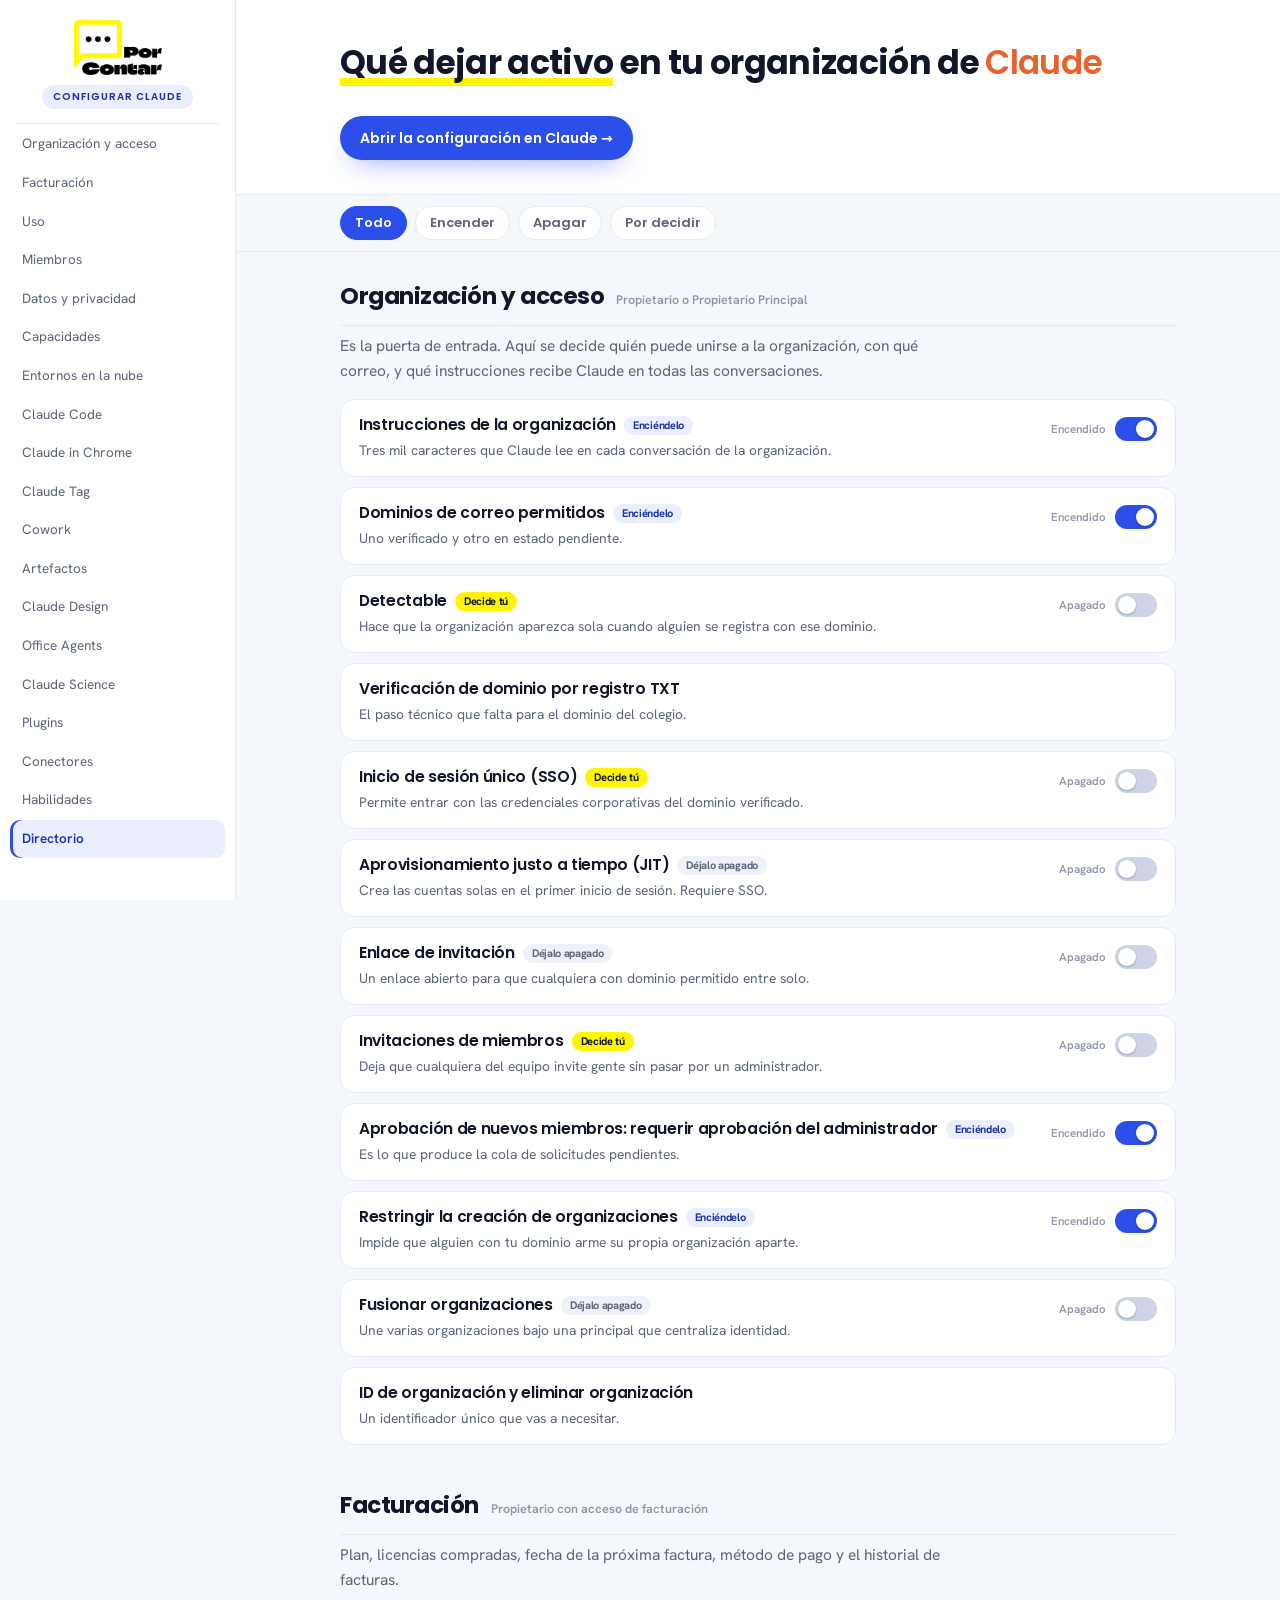
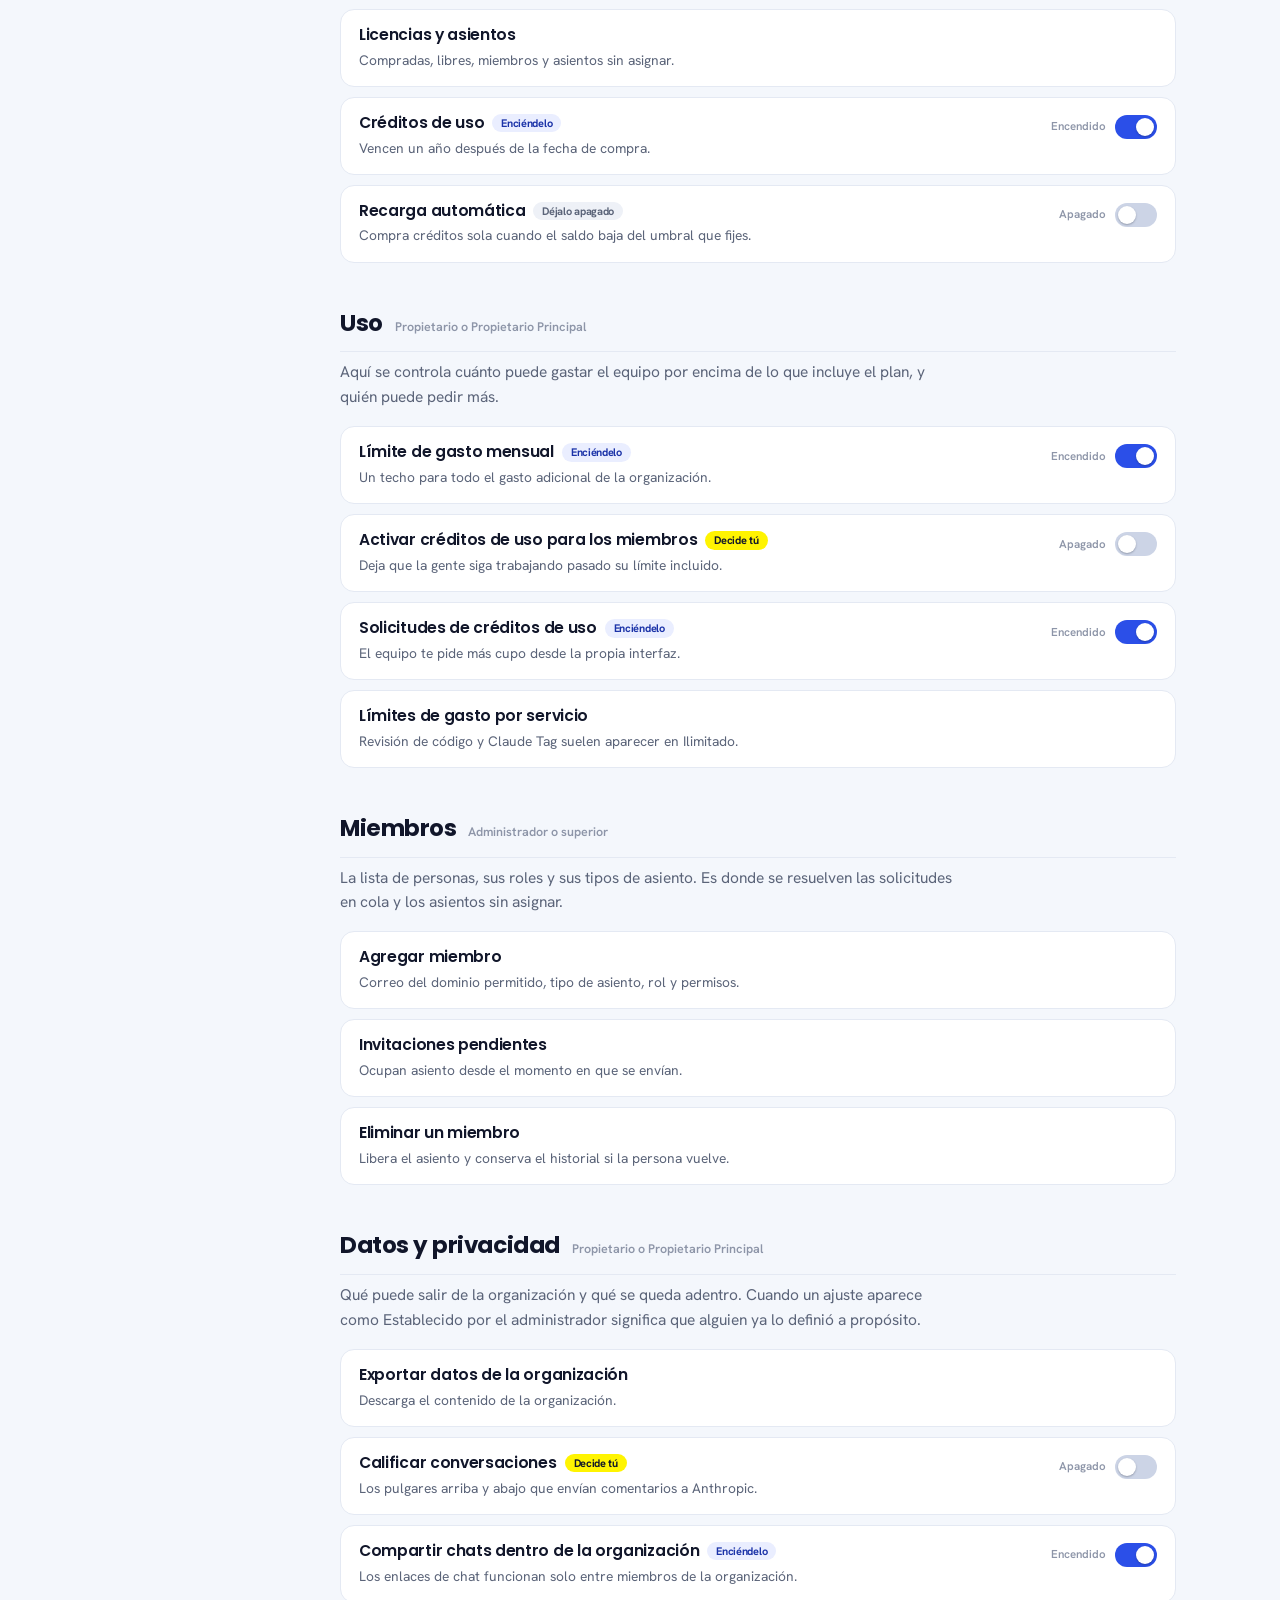
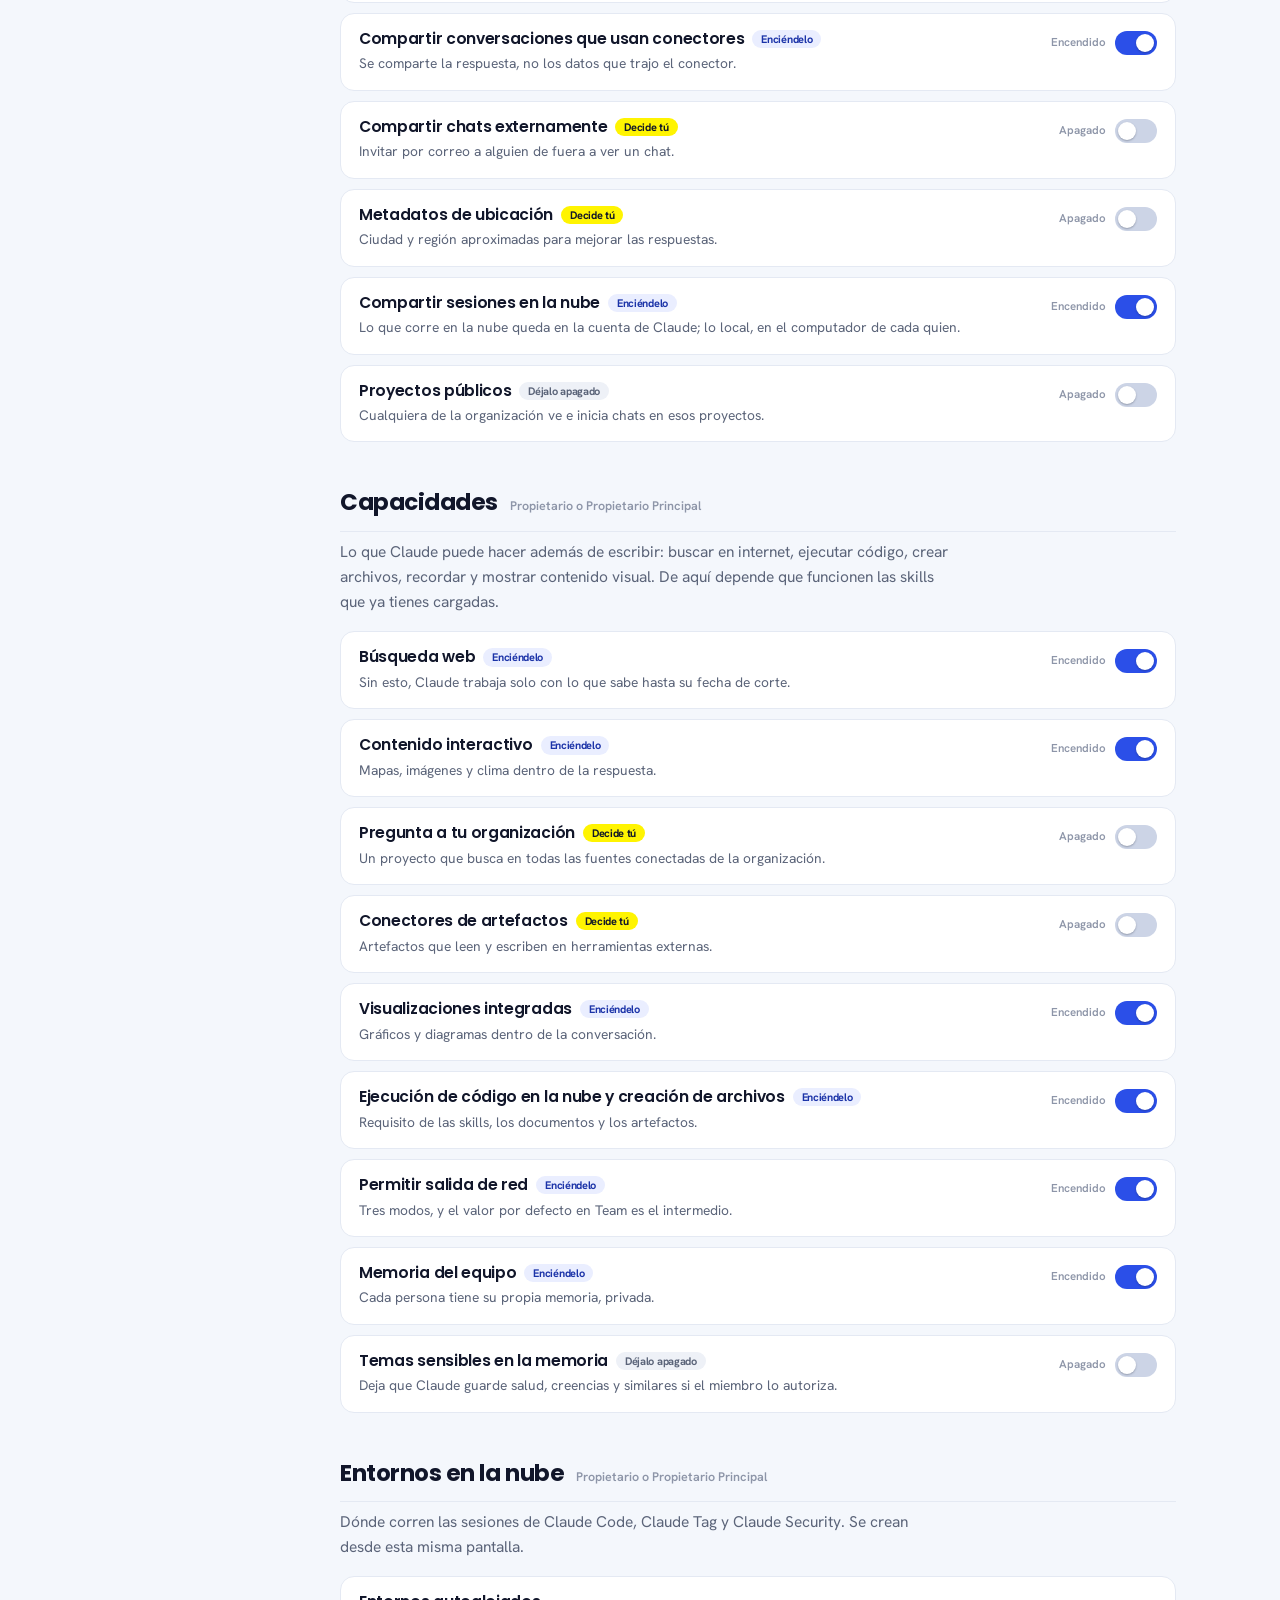
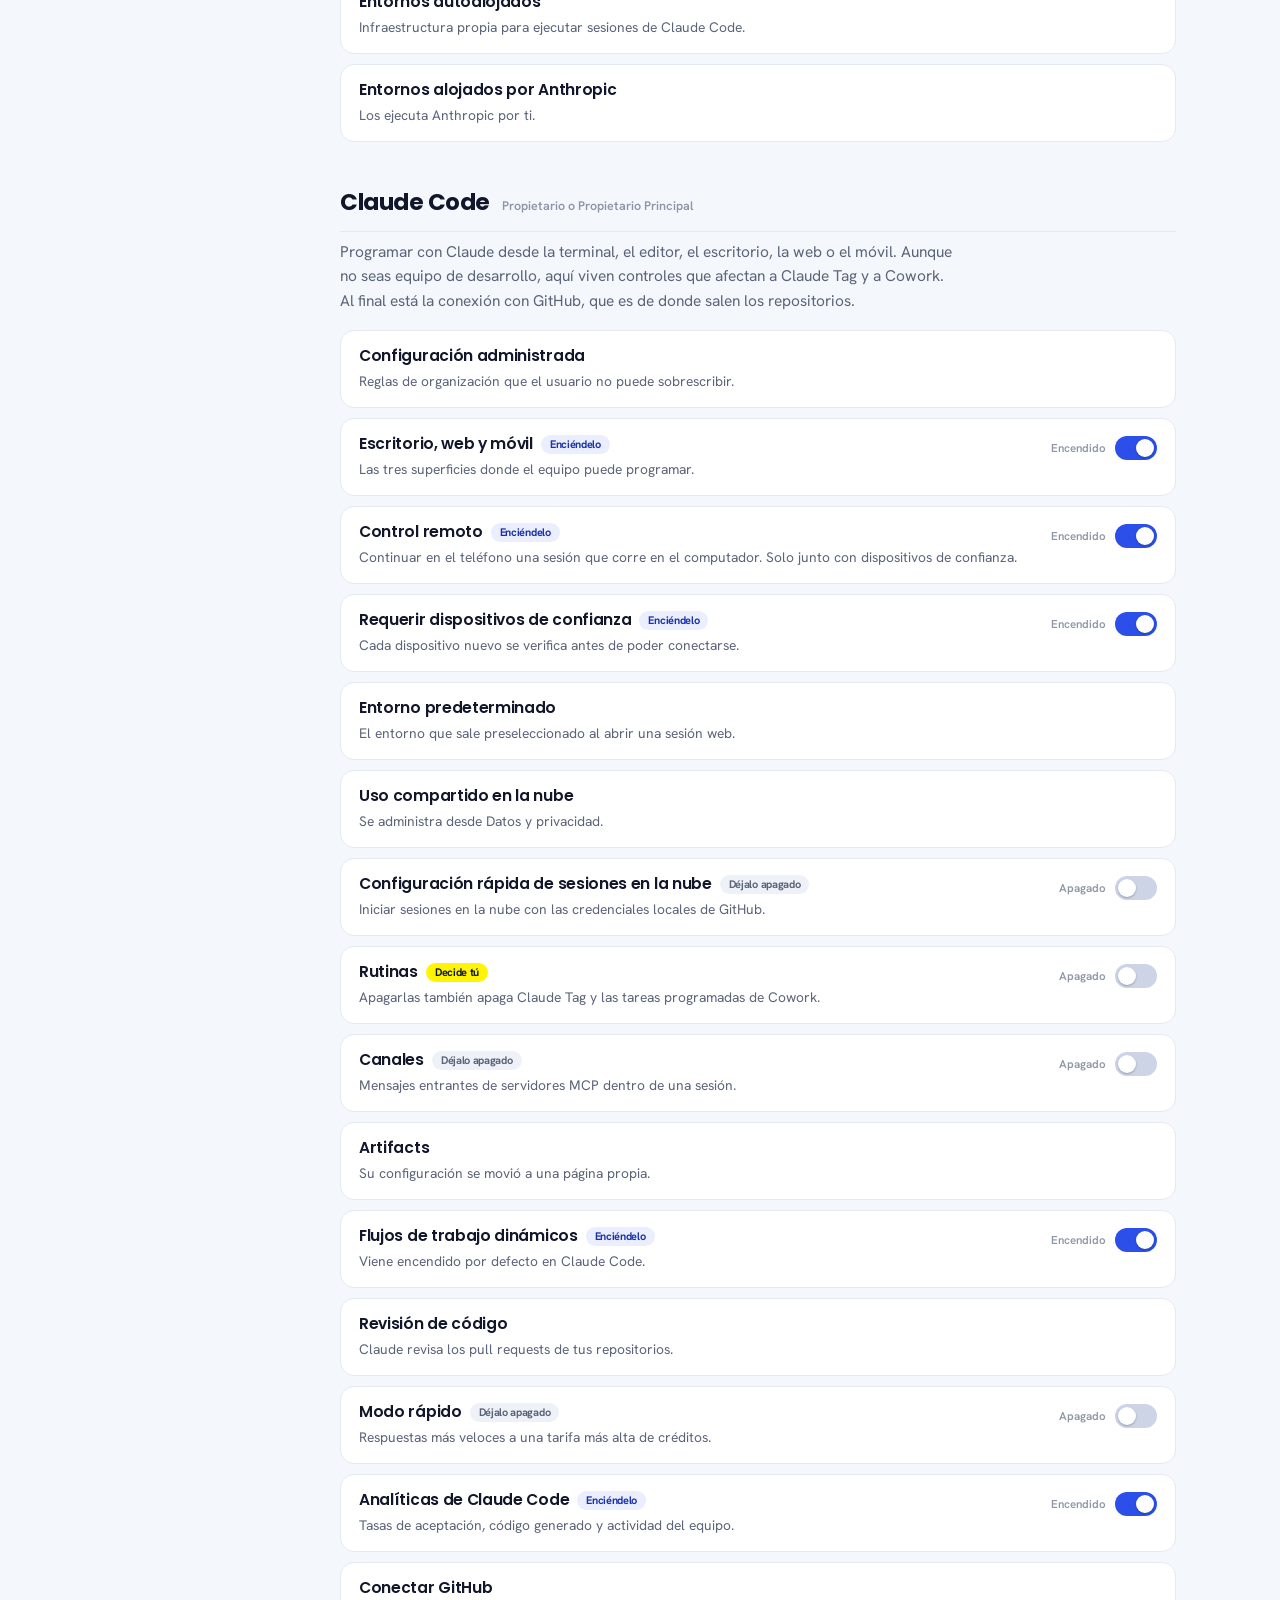
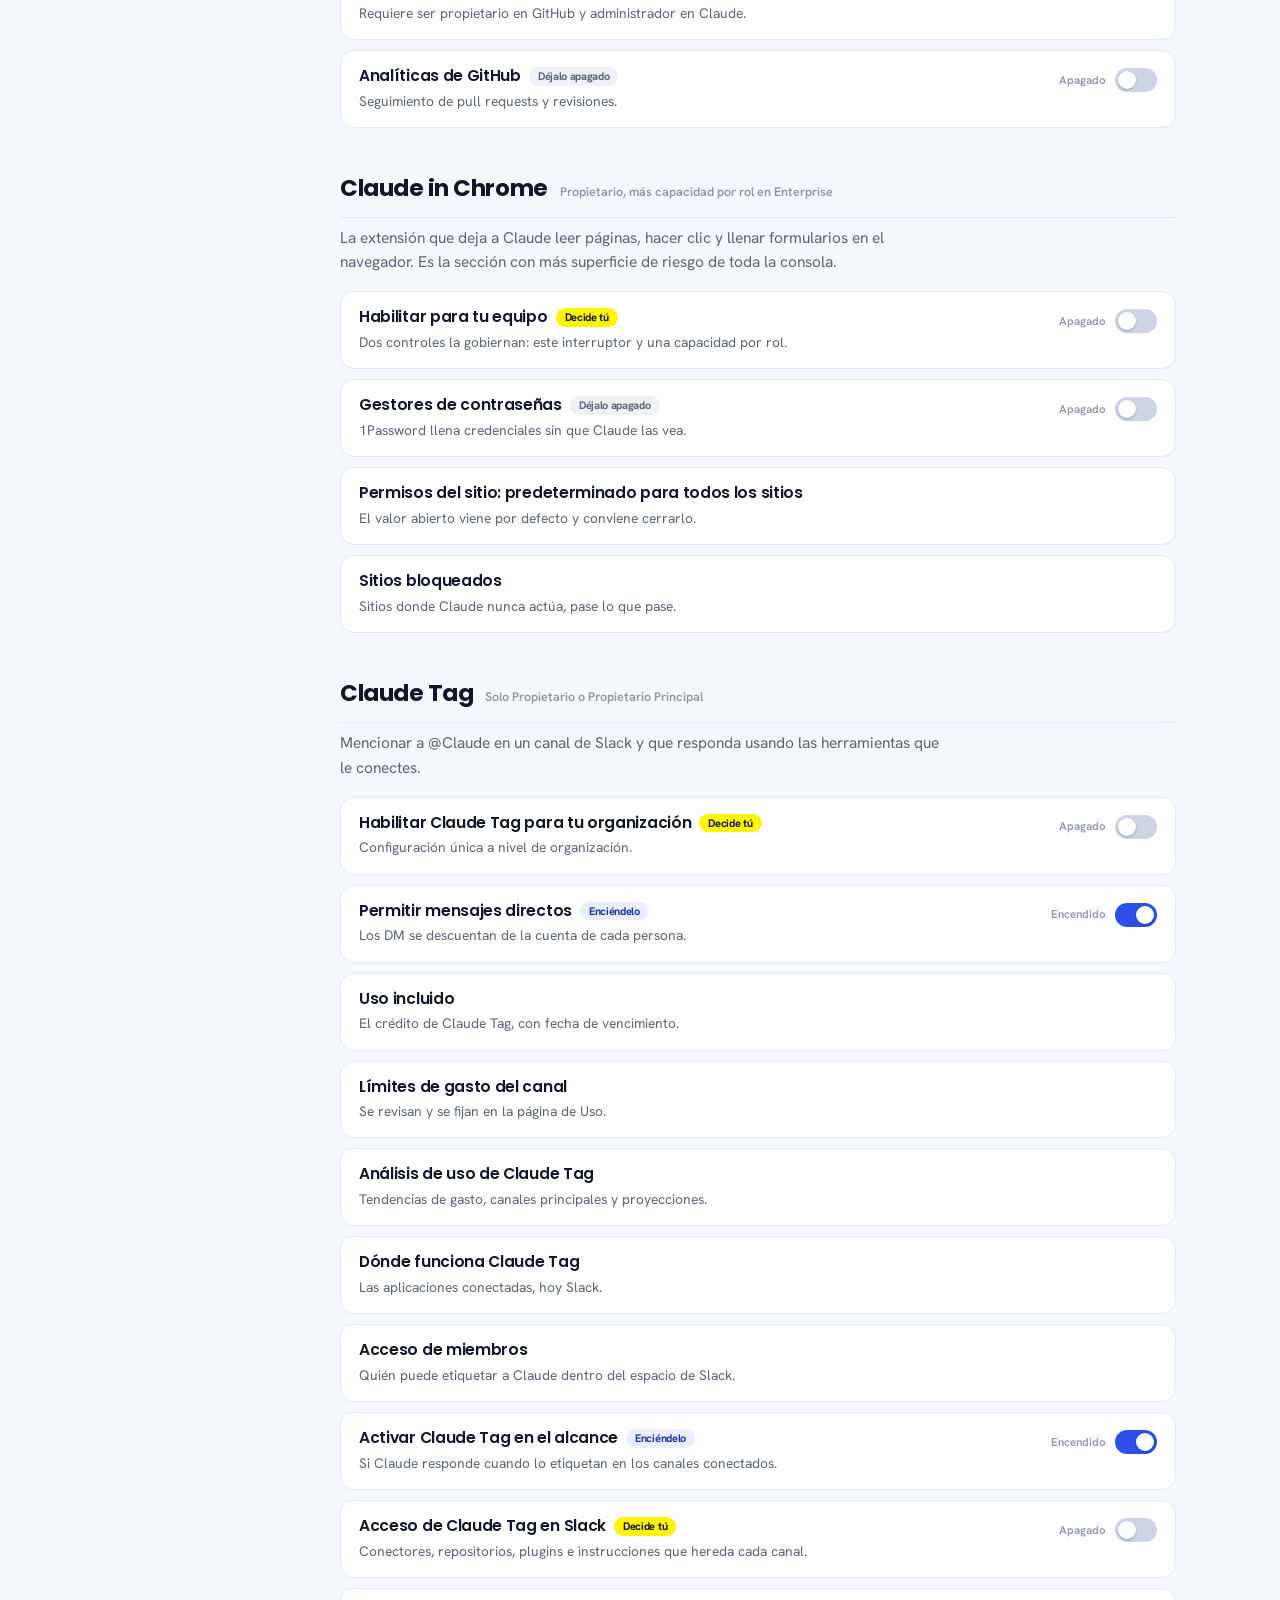
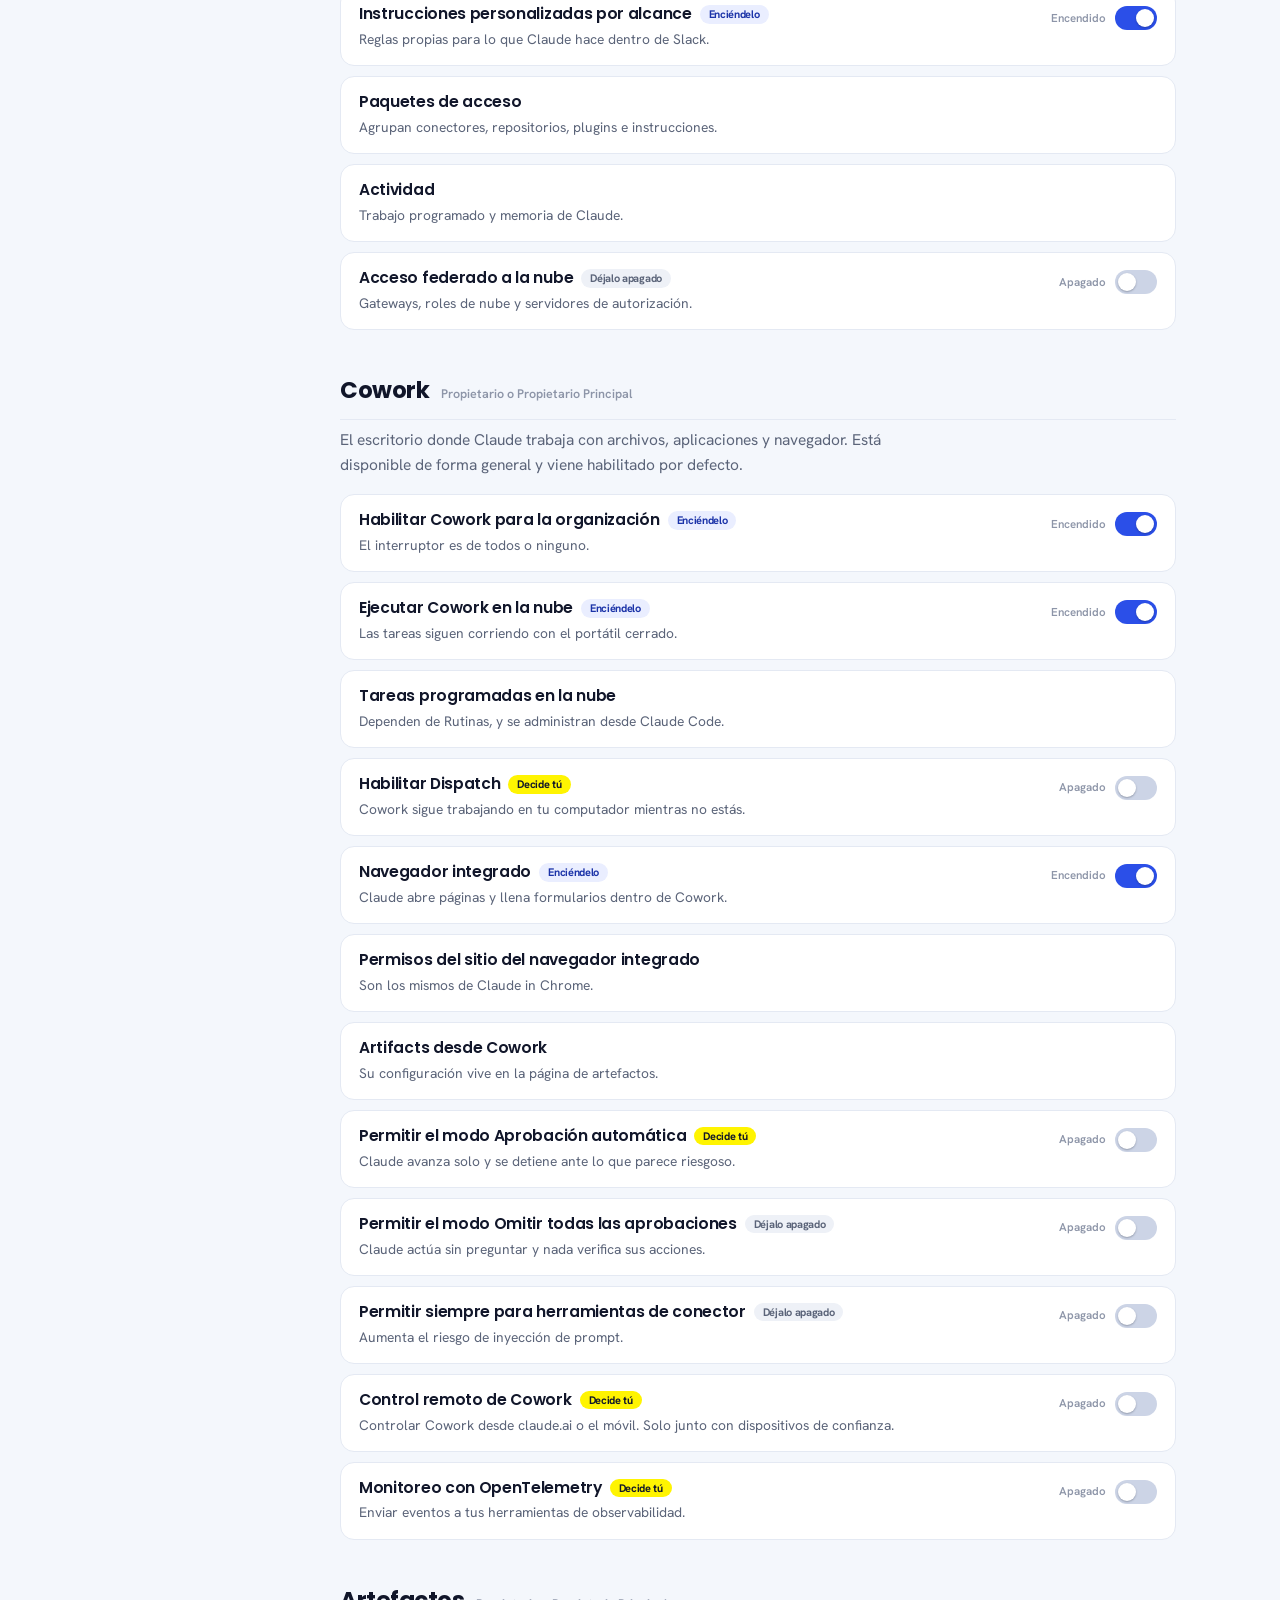
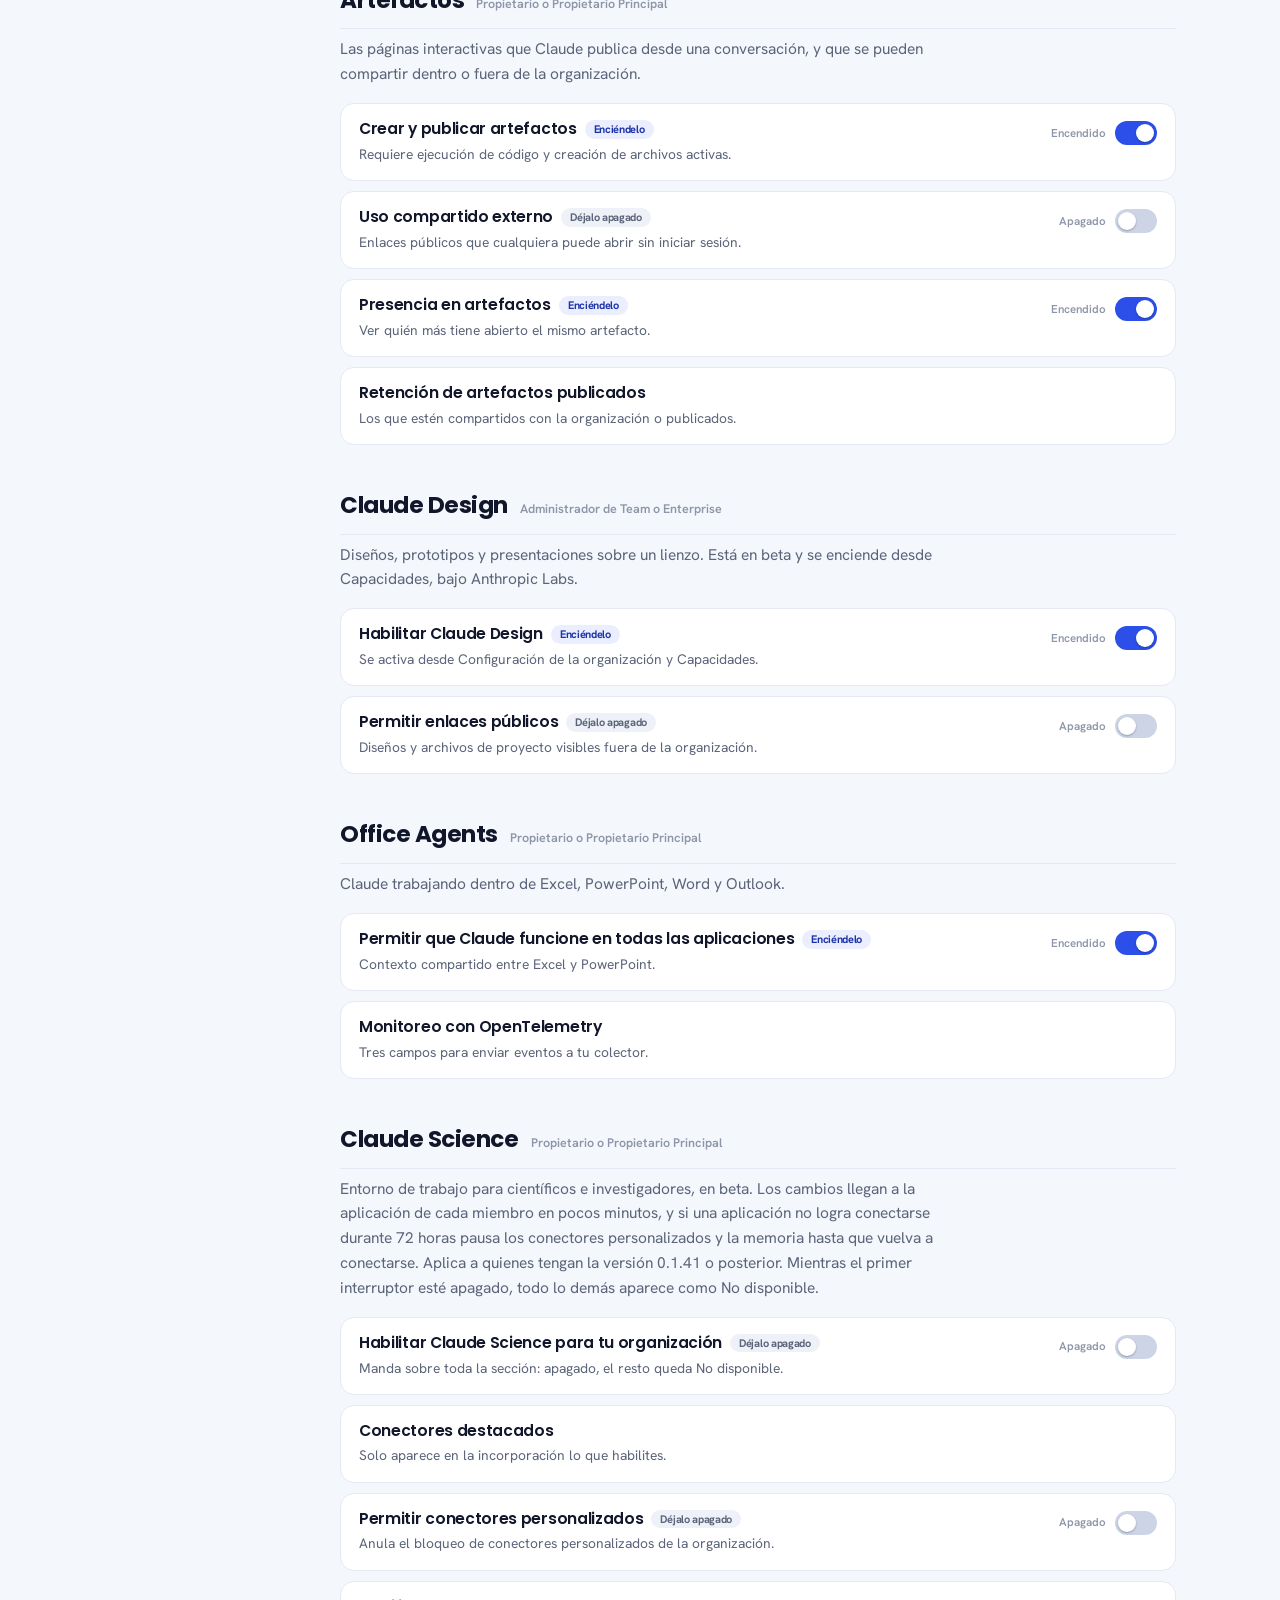
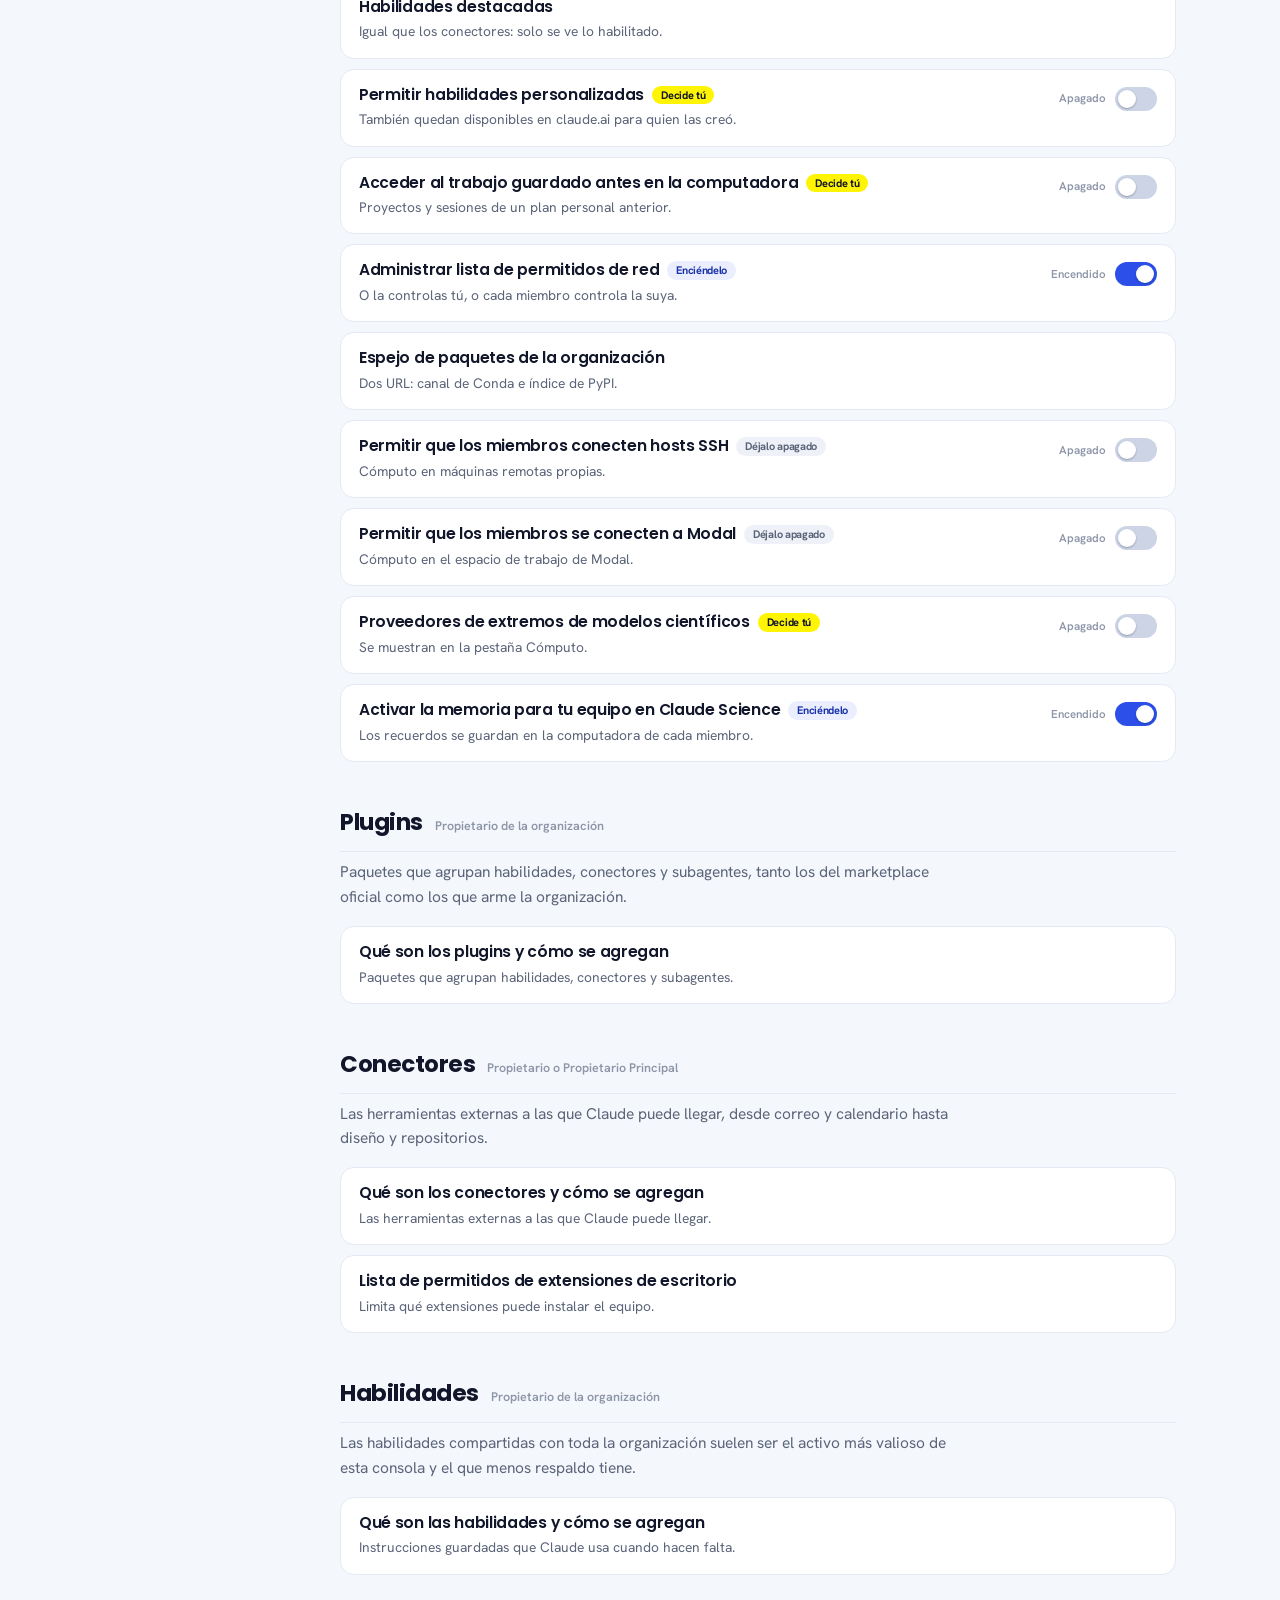
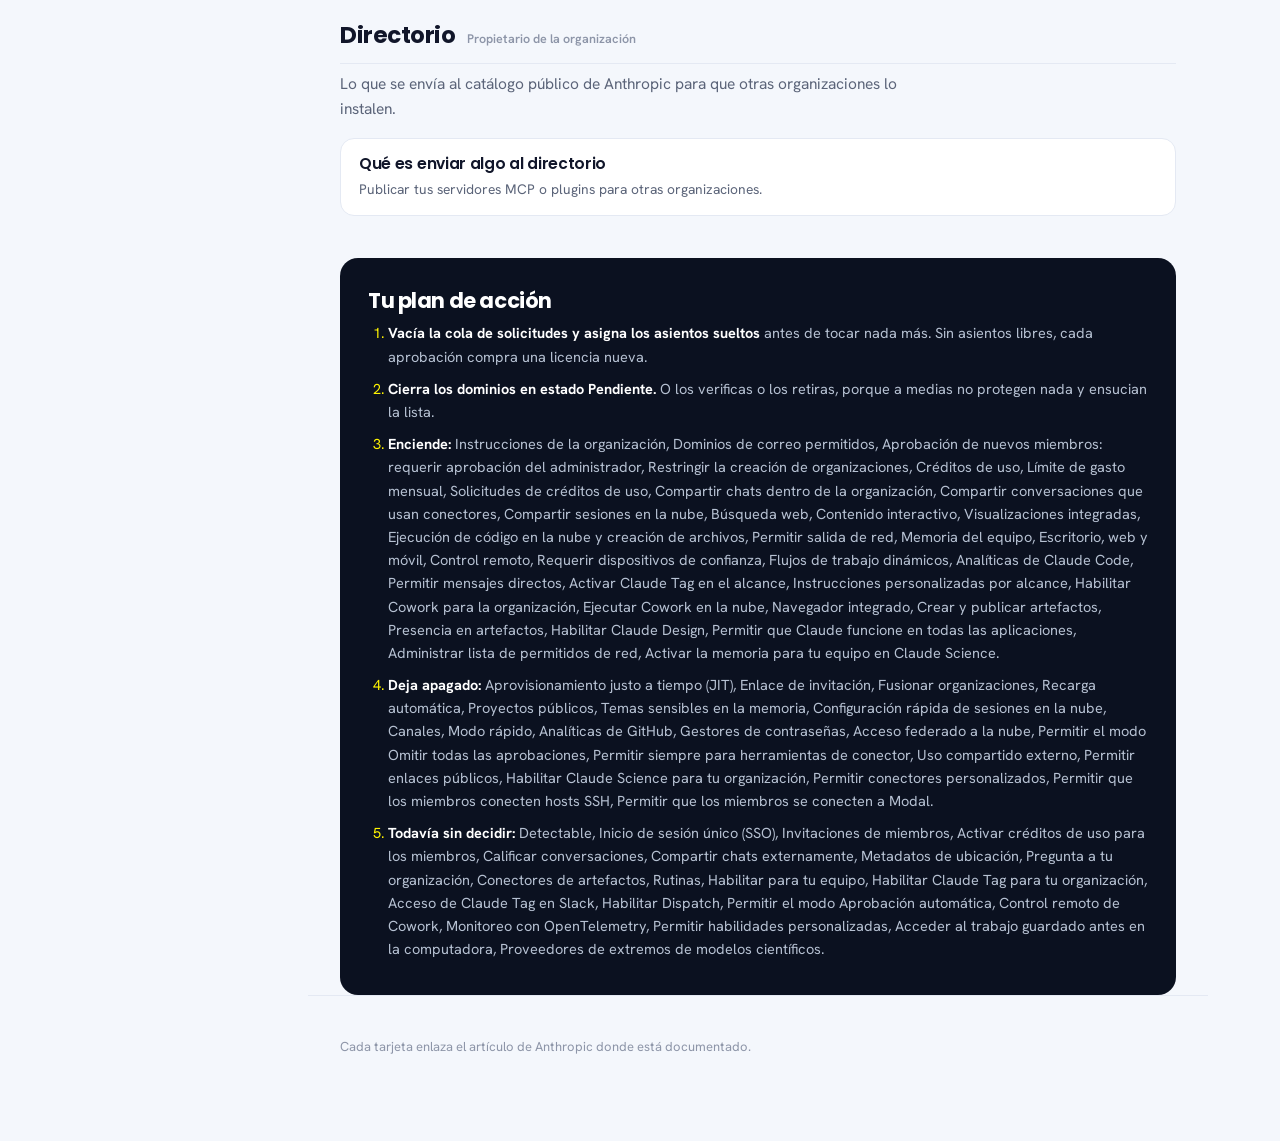
==== public/configuracion.html @ 643439f8 "PorContar Academia Oficial: primera version Copia del muro Program Biz IA Marketing con la linea gra" ====
<!DOCTYPE html>
<html lang="es">
<head>
<meta charset="utf-8">
<meta name="viewport" content="width=device-width, initial-scale=1">
<title>Configurar Claude — PorContar Academia</title>
<link rel="icon" type="image/svg+xml" href="marca/burbuja.svg">
<link rel="preconnect" href="https://fonts.googleapis.com">
<link rel="preconnect" href="https://fonts.gstatic.com" crossorigin>
<link href="https://fonts.googleapis.com/css2?family=Poppins:wght@500;600;700;800&family=Hanken+Grotesk:wght@400;500;600;700&display=swap" rel="stylesheet">
<style>
:root{
  /* marca */
  --pc-blue:#2b4fe8;
  --pc-blue-bright:#4668ff;
  --pc-blue-deep:#1b33a8;
  --pc-blue-tint:#eaeeff;
  --pc-yellow:#fff401;

  --claude:#e8622d;

  /* neutros */
  --ink:#11162a;
  --ink-2:#5b6479;
  --ink-3:#8d95a8;
  --paper:#f4f7fc;
  --card:#ffffff;
  --line:#e4e9f3;

  /* superficies oscuras */
  --night:#0b1120;
  --night-2:#111827;
  --night-line:rgba(255,255,255,.08);
  --on-night:#f1f5f9;
  --on-night-soft:#b6c1d2;

  --radius:14px;
  --pill:999px;
  --shadow:0 20px 50px -34px rgba(17,22,42,.35);
  --display:'Poppins','Segoe UI',system-ui,sans-serif;
  --body:'Hanken Grotesk','Segoe UI',system-ui,-apple-system,sans-serif;
}
*{box-sizing:border-box}
html{scroll-behavior:smooth}
body{
  margin:0;background:var(--paper);color:var(--ink);
  font-family:var(--body);font-size:15.5px;line-height:1.6;-webkit-font-smoothing:antialiased;
}
h1,h2,h3,h4{font-family:var(--display);letter-spacing:-.02em;margin:0}
a{color:var(--pc-blue);text-decoration:underline;text-underline-offset:3px;text-decoration-thickness:1.5px}
a:hover{color:var(--pc-blue-deep)}
:focus-visible{outline:3px solid var(--pc-blue-bright);outline-offset:2px;border-radius:8px}
.u-claude{color:var(--claude);font-weight:600}

/* ---------- layout ---------- */
.shell{display:flex;min-height:100vh}
/* Menú claro: dentro del muro ya hay una barra oscura, no compiten */
.side{
  width:236px;flex:0 0 236px;background:var(--card);color:var(--ink-2);
  border-right:1px solid var(--line);
  position:sticky;top:0;height:100vh;overflow-y:auto;padding:0 0 32px;z-index:60;
}
.side::-webkit-scrollbar{width:6px}
.side::-webkit-scrollbar-thumb{background:#dbe2f0;border-radius:6px}
.brand{
  display:flex;flex-direction:column;align-items:center;gap:10px;text-align:center;
  margin:0 16px;padding:20px 0 14px;border-bottom:1px solid var(--line);
}
.brand img{width:88px;height:auto;display:block}
.brand b{
  display:inline-block;padding:4px 11px;border-radius:var(--pill);
  background:var(--pc-blue-tint);font-family:var(--display);font-size:10px;font-weight:600;
  letter-spacing:.1em;text-transform:uppercase;color:var(--pc-blue-deep);
}
.brand span{display:none}
.side h4{
  margin:18px 0 6px;padding:0 20px;font-family:var(--display);font-size:10.5px;font-weight:600;
  letter-spacing:.12em;text-transform:uppercase;color:var(--ink-3);
}
.side a.nav{
  cursor:pointer;display:flex;align-items:center;justify-content:space-between;gap:8px;
  margin:1px 10px;padding:8px 12px;border-radius:10px;
  color:var(--ink-2);font-size:13.5px;border:0;text-decoration:none;
}
.side a.nav:hover{background:var(--paper);color:var(--ink)}
.side a.nav.on{background:var(--pc-blue-tint);color:var(--pc-blue-deep);font-weight:600;box-shadow:inset 3px 0 0 var(--pc-blue)}
.pill{font-size:11px;font-weight:600;padding:1px 8px;border-radius:var(--pill);background:var(--paper);color:var(--ink-3)}
.pill.alerta{background:var(--pc-yellow);color:var(--ink)}

#abrirMenu{
  display:none;position:fixed;left:14px;bottom:16px;z-index:80;
  font-family:var(--display);font-size:14px;font-weight:600;cursor:pointer;
  background:var(--pc-blue);color:#fff;border:0;border-radius:var(--pill);
  padding:11px 20px;box-shadow:0 12px 26px -12px rgba(43,79,232,.55);
}
#velo{display:none;position:fixed;inset:0;background:rgba(11,17,32,.55);z-index:55}
body.menu #velo{display:block}

.main{flex:1;min-width:0;padding:0 0 70px}
.wrap{max-width:900px;margin:0 auto;padding:0 32px}

/* ---------- portada ---------- */
.hero{background:var(--card);border-bottom:1px solid var(--line);padding:44px 0 34px}
.deco{display:none}
.hero h1{margin:0 0 14px;font-size:33px;line-height:1.14;font-weight:700}
.hero h1 br{display:none}
.hero h1 .bloque{display:inline;font-size:inherit;padding:0}
.hero h1 .am{background:linear-gradient(transparent 82%,var(--pc-yellow) 82%)}
.hero h1 .bl:before{content:' '}
.hero p{margin:0;max-width:64ch;color:var(--ink-2);font-size:16px}
.hero-cta{
  display:inline-flex;align-items:center;gap:8px;margin-top:20px;padding:11px 20px;
  border-radius:var(--pill);background:var(--pc-blue);color:#fff;text-decoration:none;
  font-family:var(--display);font-size:14px;font-weight:600;
  box-shadow:0 12px 26px -12px rgba(43,79,232,.55);
}
.hero-cta:hover{background:var(--pc-blue-deep);color:#fff}

/* ---------- barra de progreso y filtros ---------- */
.barra{
  position:sticky;top:0;z-index:20;background:rgba(244,247,252,.94);backdrop-filter:blur(8px);
  border-bottom:1px solid var(--line);padding:11px 0;margin-bottom:26px;
}
.barra .wrap{display:flex;align-items:center;gap:8px;flex-wrap:wrap}
button.filtro{
  font-family:var(--display);font-size:13px;font-weight:600;border:1px solid var(--line);
  background:#fff;color:var(--ink-2);border-radius:var(--pill);padding:6px 14px;cursor:pointer;
}
button.filtro:hover{border-color:var(--pc-blue);color:var(--pc-blue)}
button.filtro[aria-pressed="true"]{background:var(--pc-blue);color:#fff;border-color:var(--pc-blue)}

/* ---------- secciones ---------- */
section{margin:0 0 42px;scroll-margin-top:78px}
.cab{border-bottom:1px solid var(--line);padding-bottom:10px;margin-bottom:8px;
     display:flex;align-items:baseline;gap:12px;flex-wrap:wrap}
.cab h2{font-size:23px;font-weight:700}
.cab .quien{font-size:12.5px;color:var(--ink-3);font-weight:600}
.intro{margin:0 0 16px;color:var(--ink-2);max-width:68ch}

.item{background:var(--card);border:1px solid var(--line);border-radius:var(--radius);margin-bottom:10px;overflow:hidden}
.item.oculto{display:none}
.fila{display:flex;align-items:flex-start;gap:14px;padding:15px 18px;cursor:pointer}
.fila:hover{background:#fafbff}
.fila .txt{flex:1;min-width:0}
.fila h3{margin:0 0 3px;font-size:15.5px;font-weight:600;line-height:1.35}
.fila p{margin:0;font-size:13.8px;color:var(--ink-2)}
.marca{
  display:inline-block;font-family:var(--body);font-size:11px;font-weight:700;padding:2px 9px;
  border-radius:var(--pill);margin-left:8px;vertical-align:1px;white-space:nowrap;
}
.m-activar{background:var(--pc-blue-tint);color:var(--pc-blue-deep)}
.m-desactivar{background:#eef1f7;color:var(--ink-2)}
.m-decidir{background:var(--pc-yellow);color:var(--ink)}
.m-info{background:#f1f4f9;color:var(--ink-3)}

.sw{flex:0 0 auto;display:flex;align-items:center;gap:9px;padding-top:2px}
.sw small{font-size:11.5px;color:var(--ink-3);width:56px;text-align:right;font-weight:600}
.toggle{
  width:42px;height:24px;border-radius:var(--pill);background:#ccd4e6;border:0;
  position:relative;cursor:pointer;flex:0 0 42px;transition:background .18s;
}
.toggle::after{
  content:'';position:absolute;top:3px;left:3px;width:18px;height:18px;border-radius:50%;
  background:#fff;box-shadow:0 1px 2px rgba(17,22,42,.3);transition:transform .18s;
}
.toggle[aria-checked="true"]{background:var(--pc-blue)}
.toggle[aria-checked="true"]::after{transform:translateX(18px)}
.toggle[disabled]{opacity:.4;cursor:not-allowed}
/* Estos no se prenden ni se apagan: se agregan a mano. Sin switch y sin etiqueta:
   la tarjeta queda solo con la explicación. */
.item[data-rec="info"] .toggle{display:none}
.marca.m-info{display:none}

.detalle{display:none;padding:0 18px 18px;border-top:1px solid var(--line)}
.item.abierto .detalle{display:block}
.detalle h5{
  margin:15px 0 5px;font-family:var(--display);font-size:11px;font-weight:600;
  text-transform:uppercase;letter-spacing:.09em;color:var(--ink-3);
}
.detalle p{margin:0 0 8px;font-size:14.5px;color:var(--ink-2);max-width:70ch}
.detalle .criterio{border-left:3px solid var(--pc-blue);padding:2px 0 2px 14px;background:none}
.detalle .criterio p{margin:0;color:var(--ink)}
.fuente{margin-top:12px;font-size:12.5px;color:var(--ink-3);display:flex;gap:7px;align-items:baseline;flex-wrap:wrap}
.aviso{
  border-left:3px solid var(--pc-yellow);background:#fffdf0;padding:10px 14px;
  border-radius:0 8px 8px 0;font-size:14px;margin:10px 0;color:var(--ink);
}
.sinverificar{
  border-left:3px solid var(--line);background:var(--paper);padding:10px 14px;
  border-radius:0 8px 8px 0;font-size:13.6px;color:var(--ink-2);margin:10px 0;
}

/* ---------- plan ---------- */
.plan{background:var(--night);color:var(--on-night-soft);border-radius:18px;padding:26px 28px;margin-top:14px}
.plan h2{margin:0 0 4px;color:#fff;font-size:21px;font-weight:700}
.plan p.sub{margin:0 0 16px;color:var(--on-night-soft);opacity:.8;font-size:14px}
.plan ol{margin:0;padding-left:20px}
.plan li{margin-bottom:9px;font-size:14.5px}
.plan li b{color:#fff}
.plan li::marker{color:var(--pc-yellow)}
.plan .vacio{color:var(--on-night-soft);opacity:.8}

footer{max-width:900px;margin:0 auto;padding:28px 32px 0;color:var(--ink-3);font-size:13px;border-top:1px solid var(--line)}

@media(max-width:860px){
  .side{position:fixed;top:0;left:0;height:100vh;transform:translateX(-100%);transition:transform .22s ease}
  body.menu .side{transform:translateX(0);box-shadow:0 0 40px rgba(11,17,32,.4)}
  #abrirMenu{display:block;left:auto;right:14px;bottom:14px}   /* a la derecha: no tapa los filtros */
  .main{padding-bottom:96px}
  .wrap{padding:0 20px}
  .hero h1{font-size:27px}
  .sw small{display:none}
}
@media(prefers-reduced-motion:reduce){*{transition:none!important}}
</style>
</head>
<body>
<button id="abrirMenu" aria-expanded="false">Secciones</button>
<div id="velo"></div>
<div class="shell">
<nav class="side" id="side">
  <div class="brand">
    <img src="marca/porcontar-tinta.png" alt="PorContar" width="480" height="302">
    <b>Configurar Claude</b>
  </div>
  <div id="nav"></div>
</nav>

<main class="main">
  <div class="hero">
    <div class="deco rayas"></div>
    <div class="deco cuarto"></div>
    <div class="wrap">
      <h1><span class="bloque am">Qué dejar activo</span> <span class="bloque bl">en tu organización de <span class="u-claude">Claude</span></span></h1>
      <a class="hero-cta" href="https://claude.ai/admin-settings/organization" target="_blank" rel="noopener">
        Abrir la configuración en Claude →
      </a>
    </div>
  </div>


  <div class="barra">
    <div class="wrap">
      <button class="filtro" data-f="todo" aria-pressed="true">Todo</button>
      <button class="filtro" data-f="activar" aria-pressed="false">Encender</button>
      <button class="filtro" data-f="desactivar" aria-pressed="false">Apagar</button>
      <button class="filtro" data-f="decidir" aria-pressed="false">Por decidir</button>
    </div>
  </div>

  <div class="wrap" id="contenido"></div>

  <div class="wrap">
    <div class="plan" id="plan"></div>
  </div>

  <footer>
    <p>Cada tarjeta enlaza el artículo de Anthropic donde está documentado.</p>
  </footer>
</main>
</div>

<script>
const S = [];

S.push({
id:'org', nombre:'Organización y acceso', quien:'Propietario o Propietario Principal',
intro:'Es la puerta de entrada. Aquí se decide quién puede unirse a la organización, con qué correo, y qué instrucciones recibe Claude en todas las conversaciones.',
items:[
 {titulo:'Instrucciones de la organización', rec:'activar', resumen:'Tres mil caracteres que Claude lee en cada conversación de la organización.',
  que:'Son instrucciones que Claude sigue en cada conversación de toda la organización. Cuando una instrucción personal de un miembro contradice una de la organización, Claude favorece la de la organización. El máximo es de 3000 caracteres y los cambios tardan hasta una hora en aplicarse en todos los productos. Para borrarlas, se vacía el campo y se guarda. Anthropic recomienda mantenerlas cortas porque se incluyen en cada mensaje que envía cualquier persona del equipo.',
  criterio:'La mayoría lo deja con una regla suelta de formato y ahí se queda. Ese campo es el lugar para lo que no quieres repetir nunca, como el idioma en que escribe el equipo, el paso de revisión obligatorio antes de publicar o las promesas que nunca se pueden hacer. Escríbelo corto y revísalo cada trimestre.',
  fuente:{t:'Establecer instrucciones de organización', u:'https://support.claude.com/es/articles/14546867-establecer-instrucciones-de-organizacion'}},

 {titulo:'Dominios de correo permitidos', rec:'activar', resumen:'Uno verificado y otro en estado pendiente.',
  que:'El dominio del propietario aparece en la lista automáticamente. Los administradores pueden agregar dominios adicionales, verificarlos y activarlos como Detectable. La documentación advierte que los dominios de correo personal, como Gmail, y los dominios .edu no se pueden agregar a la lista permitida.',
  aviso:'Si el dominio que tienes pendiente es un .edu o una variante por país como .edu.co, revisa esto antes de insistir. La documentación menciona los .edu como no permitidos, aunque no dice de forma explícita si esa regla cubre las variantes por país. Antes de invertir más tiempo en el registro TXT, vale confirmarlo con soporte.',
  criterio:'Un dominio en Pendiente no protege nada y confunde a quien lea la consola después de ti. O lo verificas esta semana o lo retiras y trabajas con esa contraparte por invitación individual.',
  fuente:{t:'Buscar y unirse a una organización de Team o Enterprise', u:'https://support.claude.com/es/articles/13566435-buscar-y-unirse-a-una-organizacion-de-team-o-enterprise'}},

 {titulo:'Detectable', rec:'decidir', resumen:'Hace que la organización aparezca sola cuando alguien se registra con ese dominio.',
  que:'Cuando alguien se registra en Claude con un correo de trabajo que coincide con una organización detectable, ve la opción de unirse durante el flujo de registro. Puede unirse o seguir con una cuenta personal. Si varias organizaciones comparten el mismo dominio y todas son detectables, la persona las ve todas y elige.',
  criterio:'Sin asientos libres, Detectable es una llave abierta hacia una fila de solicitudes que no puedes atender. Enciéndelo cuando haya asientos comprados y un criterio claro de quién entra.',
  fuente:{t:'Buscar y unirse a una organización de Team o Enterprise', u:'https://support.claude.com/es/articles/13566435-buscar-y-unirse-a-una-organizacion-de-team-o-enterprise'}},

 {titulo:'Verificación de dominio por registro TXT', rec:'info', resumen:'El paso técnico que falta para el dominio del colegio.',
  que:'La pantalla de configuración muestra un registro TXT que empieza con anthropic-domain-verification-. En tu proveedor de DNS se agrega un registro TXT con Host o Nombre en @, que es la raíz del dominio, y el valor pegado exacto. Se suma a los registros TXT existentes, no los reemplaza. El valor distingue mayúsculas de minúsculas y hay que copiarlo completo. Guárdalo antes de salir de la pantalla: una vez que el dominio queda en Pendiente, la consola no vuelve a mostrarlo y hay que eliminar y volver a agregar el dominio para generar uno nuevo.',
  criterio:'Aquí es donde se atascan casi todos los dominios que quedan en Pendiente. Si nadie guardó ese valor TXT, la salida es eliminar el dominio y empezar de nuevo con el DNS abierto en otra pestaña.',
  fuente:{t:'Configurar inicio de sesión único (SSO)', u:'https://support.claude.com/es/articles/13132885-configurar-inicio-de-sesion-unico-sso'}},

 {titulo:'Inicio de sesión único (SSO)', rec:'decidir', resumen:'Permite entrar con las credenciales corporativas del dominio verificado.',
  que:'Permite que las cuentas con correos de dominio verificado inicien sesión mediante SSO. Anthropic usa WorkOS como proveedor para la verificación de dominio y la configuración de SSO. Al activarlo, los usuarios existentes son forzados a cerrar sesión e iniciar sesión de nuevo. El descubrimiento de organizaciones deja de aplicar: el aprovisionamiento pasa a manejarse desde el proveedor de identidad.',
  criterio:'En un equipo pequeño no vale la fricción. SSO empieza a pagar cuando entra y sale gente seguido o cuando un cliente corporativo lo exige por contrato.',
  fuente:{t:'Configurar inicio de sesión único (SSO)', u:'https://support.claude.com/es/articles/13132885-configurar-inicio-de-sesion-unico-sso'}},

 {titulo:'Aprovisionamiento justo a tiempo (JIT)', rec:'desactivar', resumen:'Crea las cuentas solas en el primer inicio de sesión. Requiere SSO.',
  que:'Los miembros asignados a la aplicación de Anthropic en tu proveedor de identidad tienen cuentas creadas automáticamente la primera vez que inician sesión. En planes con varios tipos de asiento, los usuarios se asignan al tipo disponible más alto en ese primer ingreso, y los administradores pueden reasignarlos después. Solo funciona con SSO habilitado.',
  criterio:'Sin SSO no es una opción real, y sin asientos libres se convierte en una máquina de comprar licencias sin que nadie lo apruebe.',
  fuente:{t:'Gestionar miembros en planes Team y Enterprise', u:'https://support.claude.com/es/articles/13133750-gestionar-miembros-en-planes-team-y-enterprise'}},

 {titulo:'Enlace de invitación', rec:'desactivar', resumen:'Un enlace abierto para que cualquiera con dominio permitido entre solo.',
  que:'Comparte un enlace para que las personas con un dominio de correo permitido se unan, y quien entra por ahí se aprueba automáticamente. Los nuevos miembros se asignan al nivel de asiento disponible más bajo, con un asiento estándar por defecto si no hay ninguno. Deshabilitar el enlace invalida de inmediato todos los enlaces existentes, y regenerarlo también invalida el anterior.',
  criterio:'Es el ajuste que más rápido vacía el presupuesto sin que nadie decida nada. Déjalo apagado mientras el equipo sea pequeño y las licencias estén al tope.',
  fuente:{t:'Gestionar miembros en planes Team y Enterprise', u:'https://support.claude.com/es/articles/13133750-gestionar-miembros-en-planes-team-y-enterprise'}},

 {titulo:'Invitaciones de miembros', rec:'decidir', resumen:'Deja que cualquiera del equipo invite gente sin pasar por un administrador.',
  que:'Cualquier miembro accede al flujo de invitación desde el selector de cuenta en Claude. Lo que pasa después depende de tu configuración de aprobación: con aprobación individual la solicitud llega a un administrador y la invitación solo se envía cuando la apruebas; con aprobación automática se envía de inmediato. Las invitaciones enviadas por miembros siguen las mismas restricciones de dominio que cualquier otra vía de entrada.',
  criterio:'Encendido tiene sentido justamente cuando la aprobación está en manual, porque la persona propone y un administrador confirma. Si algún día pasas a aprobación automática, apágalo el mismo día.',
  fuente:{t:'Gestionar miembros en planes Team y Enterprise', u:'https://support.claude.com/es/articles/13133750-gestionar-miembros-en-planes-team-y-enterprise'}},

 {titulo:'Aprobación de nuevos miembros: requerir aprobación del administrador', rec:'activar', resumen:'Es lo que produce la cola de solicitudes pendientes.',
  que:'Con este modo el administrador revisa y aprueba cada solicitud de forma individual, y nadie entra hasta que apruebes. La facturación empieza cuando se aprueba la solicitud, y si en ese momento no hay asientos disponibles se compra un asiento nuevo. La alternativa, aprobar automáticamente, agrega a los usuarios al nivel de asiento disponible. Este modo también aplica a las invitaciones que envían los miembros existentes.',
  aviso:'Si la organización está sin asientos libres, cada aprobación compra una licencia nueva. Multiplica la cola pendiente por el precio del asiento antes de empezar a aprobar.',
  criterio:'Déjalo en manual, pero atiende la cola rápido. Las solicitudes sin responder terminan en gente que se creó una cuenta personal y trabaja por fuera de la organización, que es justo lo que este ajuste quiere evitar.',
  fuente:{t:'Buscar y unirse a una organización de Team o Enterprise', u:'https://support.claude.com/es/articles/13566435-buscar-y-unirse-a-una-organizacion-de-team-o-enterprise'}},

 {titulo:'Restringir la creación de organizaciones', rec:'activar', resumen:'Impide que alguien con tu dominio arme su propia organización aparte.',
  que:'Evita que se creen nuevas organizaciones bajo tus dominios verificados, incluidas las cuentas personales. Los propietarios ven este control una vez que los dominios de la organización están verificados.',
  criterio:'Enciéndelo. Es la diferencia entre que el trabajo viva en un solo lugar administrable o que se disperse en cuentas sueltas que nadie puede auditar ni exportar.',
  fuente:{t:'Consideraciones antes de habilitar SSO y aprovisionamiento JIT/SCIM', u:'https://support.claude.com/es/articles/10276682-consideraciones-importantes-antes-de-habilitar-el-inicio-de-sesion-unico-sso-y-el-aprovisionamiento-jit-scim'}},

 {titulo:'Fusionar organizaciones', rec:'desactivar', resumen:'Une varias organizaciones bajo una principal que centraliza identidad.',
  que:'Invita organizaciones a unirse a tu organización principal para centralizar SSO y cumplimiento. La organización que inicia la propuesta debe tener dominios verificados, todos los miembros de la invitada deben usar esos dominios, un administrador de la invitada debe aprobar la fusión y esa organización no puede pertenecer ya a otra principal. Las organizaciones principales solo administran identidad y acceso: la facturación y el seguimiento de uso siguen siendo de cada organización.',
  criterio:'Es para cuando manejes dos o más organizaciones separadas y quieras una sola identidad para todas. En un equipo pequeño no aplica.',
  fuente:{t:'Consideraciones antes de habilitar SSO y aprovisionamiento JIT/SCIM', u:'https://support.claude.com/es/articles/10276682-consideraciones-importantes-antes-de-habilitar-el-inicio-de-sesion-unico-sso-y-el-aprovisionamiento-jit-scim'}},

 {titulo:'ID de organización y eliminar organización', rec:'info', resumen:'Un identificador único que vas a necesitar.',
  que:'El identificador de la organización es el que piden algunas configuraciones avanzadas y el soporte de Anthropic. Para eliminar la organización primero hay que cancelar la suscripción.',
  criterio:'Guarda ese identificador donde lo encuentres rápido. Cuando escribas a soporte te lo van a pedir en el primer correo.',
  fuente:null}
]});

S.push({
id:'facturacion', nombre:'Facturación', quien:'Propietario con acceso de facturación',
intro:'Plan, licencias compradas, fecha de la próxima factura, método de pago y el historial de facturas.',
items:[
 {titulo:'Licencias y asientos', rec:'info', resumen:'Compradas, libres, miembros y asientos sin asignar.',
  que:'Las invitaciones pendientes ocupan tus asientos disponibles de inmediato: un nuevo miembro no necesita aceptar la invitación para ocupar un asiento. Al eliminar a alguien del equipo, el asiento queda libre para reasignarlo, y si más adelante lo agregas con el mismo correo se mantiene el historial de su cuenta.',
  criterio:'Si tienes más miembros que licencias, alguien va a aparecer sin asiento asignado y esa persona no tiene acceso hasta que se lo des. Antes de comprar licencias nuevas, revisa si alguno de los asientos actuales está en manos de alguien que ya no abre Claude.',
  fuente:{t:'Gestionar miembros en planes Team y Enterprise', u:'https://support.claude.com/es/articles/13133750-gestionar-miembros-en-planes-team-y-enterprise'}},

 {titulo:'Créditos de uso', rec:'activar', resumen:'Vencen un año después de la fecha de compra.',
  que:'Los créditos de uso permiten que el equipo siga trabajando cuando alcanza el límite del plan. Se facturan a tarifas estándar de API. Los créditos comprados vencen un año después de la fecha de compra, la fecha de vencimiento no se puede extender y las compras no son reembolsables.',
  criterio:'Si ya compraste créditos y el panel de uso muestra cero gastado, ese saldo está parado con reloj corriendo. Mira en Uso quién está topando límites y activa los créditos para esas personas antes de que caduque.',
  fuente:{t:'Gestionar créditos de uso para planes Team y Enterprise', u:'https://support.claude.com/es/articles/12005970-gestionar-creditos-de-uso-para-planes-team-y-enterprise-basados-en-asientos'}},

 {titulo:'Recarga automática', rec:'desactivar', resumen:'Compra créditos sola cuando el saldo baja del umbral que fijes.',
  que:'Compra automáticamente más créditos de uso cuando el saldo se acerca a cero. Se configura eligiendo el saldo que dispara la compra y la cantidad a recargar. El límite de gasto mensual sigue aplicando por encima de esto.',
  criterio:'Si el saldo está intacto no hay nada que recargar. Enciéndela el día que el consumo sea real y predecible, no antes.',
  fuente:{t:'Gestionar créditos de uso para planes Team y Enterprise', u:'https://support.claude.com/es/articles/12005970-gestionar-creditos-de-uso-para-planes-team-y-enterprise-basados-en-asientos'}}
]});

S.push({
id:'uso', nombre:'Uso', quien:'Propietario o Propietario Principal',
intro:'Aquí se controla cuánto puede gastar el equipo por encima de lo que incluye el plan, y quién puede pedir más.',
items:[
 {titulo:'Límite de gasto mensual', rec:'activar', resumen:'Un techo para todo el gasto adicional de la organización.',
  que:'Los propietarios pueden establecer un límite de gasto mensual que aplica al uso adicional de toda la organización, y también fijar límites por nivel de asiento o por miembro individual. Cuando un usuario alcanza su límite, sus créditos se pausan automáticamente hasta el fin del mes y debe esperar a que se restablezcan los límites incluidos. La sección de límites por usuario trae una columna de gasto del mes hasta la fecha.',
  criterio:'Mantén el techo global, pero baja el detalle a nivel persona. Un límite único para toda la organización no te dice nada hasta que alguien se lo gasta entero en una tarde.',
  fuente:{t:'Gestionar créditos de uso para planes Team y Enterprise', u:'https://support.claude.com/es/articles/12005970-gestionar-creditos-de-uso-para-planes-team-y-enterprise-basados-en-asientos'}},

 {titulo:'Activar créditos de uso para los miembros', rec:'decidir', resumen:'Deja que la gente siga trabajando pasado su límite incluido.',
  que:'Un propietario habilita los créditos de uso desde Configuración de la organización y luego los activa para toda la organización o para usuarios específicos. Una vez habilitados, cuando alguien alcanza su límite de uso y elige continuar, su consumo se rastrea y se factura según el tipo de plan.',
  criterio:'Actívalo persona por persona, empezando por quien produce entregables de cliente. No lo abras a toda la organización de una vez: la factura llega antes que el aprendizaje.',
  fuente:{t:'Gestionar créditos de uso para planes Team y Enterprise', u:'https://support.claude.com/es/articles/12005970-gestionar-creditos-de-uso-para-planes-team-y-enterprise-basados-en-asientos'}},

 {titulo:'Solicitudes de créditos de uso', rec:'activar', resumen:'El equipo te pide más cupo desde la propia interfaz.',
  que:'Los miembros ven un enlace para solicitar créditos de uso al alcanzar su límite incluido. Al usarlo envían una solicitud a los administradores para que los pasen a un asiento superior o les habiliten créditos en su cuenta. En Claude Code, los miembros sin acceso de facturación envían la solicitud desde la línea de comandos.',
  criterio:'Enciéndelo. Es una señal gratis de quién está trabajando de verdad con Claude, que es exactamente el dato que necesitas para decidir dónde poner las próximas licencias.',
  fuente:{t:'Gestionar costos de manera efectiva (Claude Code)', u:'https://code.claude.com/docs/es/costs'}},

 {titulo:'Límites de gasto por servicio', rec:'info', resumen:'Revisión de código y Claude Tag suelen aparecer en Ilimitado.',
  que:'La tabla de servicios muestra el gasto del mes hasta la fecha y el límite de cada servicio automatizado. En Claude Tag, el gasto por canal se revisa y se limita desde la página de Uso.',
  criterio:'Ilimitado en un servicio que responde solo dentro de Slack es la combinación con la que uno se lleva sorpresas. Ponle techo antes de activar Claude Tag, no después.',
  fuente:null}
]});

S.push({
id:'miembros', nombre:'Miembros', quien:'Administrador o superior',
intro:'La lista de personas, sus roles y sus tipos de asiento. Es donde se resuelven las solicitudes en cola y los asientos sin asignar.',
items:[
 {titulo:'Agregar miembro', rec:'info', resumen:'Correo del dominio permitido, tipo de asiento, rol y permisos.',
  que:'Se navega a Configuración de la organización y Miembros, se hace clic en Agregar miembro y se ingresa el correo, que debe usar uno de los dominios permitidos. Se elige el tipo de asiento y se establecen el rol y los permisos. Los asientos estándar dan funciones básicas y límites de uso normales; los asientos premium dan límites más altos y acceso a Claude Code.',
  criterio:'Antes de agregar a nadie más, decide qué perfil merece asiento premium. Normalmente es quien toca Claude Code o construye agentes para clientes.',
  fuente:{t:'Gestión de miembros y puestos en Team y Enterprise', u:'https://support.claude.com/es/articles/9778024-gestion-de-miembros-y-puestos-en-los-planes-team-y-enterprise-sin-sso-habilitado'}},

 {titulo:'Invitaciones pendientes', rec:'info', resumen:'Ocupan asiento desde el momento en que se envían.',
  que:'La invitación por correo expira después de 21 días, y si la persona no la usa hay que volver a invitarla. Desde la pestaña Pendiente se puede reenviar la invitación o revocarla. Las invitaciones pendientes ocupan asientos disponibles de inmediato.',
  criterio:'Revísala antes de comprar nada. Si hay invitaciones viejas sin aceptar, cada una está reteniendo un asiento que podrías darle a alguien de la cola.',
  fuente:{t:'Gestionar miembros en planes Team y Enterprise', u:'https://support.claude.com/es/articles/13133750-gestionar-miembros-en-planes-team-y-enterprise'}},

 {titulo:'Eliminar un miembro', rec:'info', resumen:'Libera el asiento y conserva el historial si la persona vuelve.',
  que:'Se elimina desde el menú a la derecha del miembro. La persona sale de la organización y el asiento que ocupaba queda disponible para otro usuario. Si más adelante se agrega de nuevo con el mismo correo, se mantiene el historial de su cuenta.',
  criterio:'Esta es tu fuente de asientos gratis. Antes de comprar licencias nuevas, mira quién de las actuales no abre Claude hace un mes.',
  fuente:{t:'Gestión de miembros y puestos en Team y Enterprise', u:'https://support.claude.com/es/articles/9778024-gestion-de-miembros-y-puestos-en-los-planes-team-y-enterprise-sin-sso-habilitado'}}
]});
S.push({
id:'privacidad', nombre:'Datos y privacidad', quien:'Propietario o Propietario Principal',
intro:'Qué puede salir de la organización y qué se queda adentro. Cuando un ajuste aparece como Establecido por el administrador significa que alguien ya lo definió a propósito.',
items:[
 {titulo:'Exportar datos de la organización', rec:'info', resumen:'Descarga el contenido de la organización.',
  que:'La consola permite exportar los datos de la organización desde la sección de configuración de privacidad.',
  criterio:'Hazlo una vez al trimestre y guarda el archivo fuera de Claude. Es tu respaldo si algún día hay que migrar de plan o de organización.',
  fuente:null},

 {titulo:'Calificar conversaciones', rec:'decidir', resumen:'Los pulgares arriba y abajo que envían comentarios a Anthropic.',
  que:'Como Propietario Principal o Propietario puedes gestionar la capacidad de los miembros de enviar comentarios a Anthropic mediante pulgar arriba o pulgar abajo, habilitándola o deshabilitándola para toda la organización.',
  criterio:'Si el equipo trabaja con material de clientes que no debería salir ni siquiera en un reporte de calidad, apágalo. Si lo que se busca es que Claude mejore en esos casos de uso, déjalo encendido y explícale al equipo qué implica.',
  fuente:{t:'Gestión de configuraciones de comentarios de usuarios', u:'https://support.anthropic.com/es/articles/10504844-gestion-de-configuraciones-de-comentarios-de-usuarios-en-claude-for-work-planes-team-y-enterprise'}},

 {titulo:'Compartir chats dentro de la organización', rec:'activar', resumen:'Los enlaces de chat funcionan solo entre miembros de la organización.',
  que:'En Team y Enterprise los enlaces a chats solo funcionan para miembros de la misma organización. Al compartir, solo el resultado final y la conversación quedan visibles para quien la abre: los datos de las llamadas de herramientas subyacentes permanecen privados, de modo que la información de archivos y herramientas conectadas no se expone en la instantánea.',
  criterio:'Es la forma más barata de que el equipo aprenda de los prompts de los demás. Enciéndelo y usa los chats compartidos como material de formación interna.',
  fuente:{t:'Compartir y dejar de compartir chats', u:'https://support.claude.com/es/articles/10593882-compartir-y-dejar-de-compartir-chats'}},

 {titulo:'Compartir conversaciones que usan conectores', rec:'activar', resumen:'Se comparte la respuesta, no los datos que trajo el conector.',
  que:'Permite que las personas compartan chats que usan conectores con otros en la organización. Los destinatarios ven la respuesta de Claude, pero no los datos del conector.',
  criterio:'El corte que hace Claude aquí es sensato: se comparte el razonamiento, no la base de datos. Déjalo encendido.',
  fuente:{t:'Compartir y dejar de compartir chats', u:'https://support.claude.com/es/articles/10593882-compartir-y-dejar-de-compartir-chats'}},

 {titulo:'Compartir chats externamente', rec:'decidir', resumen:'Invitar por correo a alguien de fuera a ver un chat.',
  que:'Permite que las personas invitadas inviten a alguien fuera de la organización a un chat por correo. El destinatario inicia sesión con la dirección invitada y obtiene una copia de solo lectura.',
  criterio:'Es útil para mostrarle a un cliente cómo se llegó a un entregable. También es la puerta por la que sale material que no debía salir. Si lo enciendes, que sea con una regla escrita en las instrucciones de la organización sobre cuándo se puede usar.',
  fuente:{t:'Compartir y dejar de compartir chats', u:'https://support.claude.com/es/articles/10593882-compartir-y-dejar-de-compartir-chats'}},

 {titulo:'Metadatos de ubicación', rec:'decidir', resumen:'Ciudad y región aproximadas para mejorar las respuestas.',
  que:'Permite que Claude use metadatos de ubicación aproximada, a nivel de ciudad o región, para mejorar la experiencia de producto de los miembros del equipo.',
  criterio:'Si el equipo trabaja en varios países, ahorra tener que aclarar la ubicación en cada consulta. Es dato de las personas, no de la empresa, así que decídelo con la misma regla que uses para cualquier otro dato personal.',
  fuente:null},

 {titulo:'Compartir sesiones en la nube', rec:'activar', resumen:'Lo que corre en la nube queda en la cuenta de Claude; lo local, en el computador de cada quien.',
  que:'En las sesiones en la nube, las sesiones y los archivos se guardan en la cuenta de Claude del miembro. En las sesiones locales, el historial se guarda en el computador del usuario: esos datos no están sujetos a las políticas estándar de retención de Anthropic y los administradores no pueden gestionarlos ni exportarlos de forma centralizada.',
  criterio:'Enciéndelo. Suena al revés, pero es lo más seguro: lo que vive en la nube se puede administrar, auditar y exportar; lo que queda en un portátil, no. Compartir dentro de la organización no expone los datos de los conectores, solo la respuesta.',
  fuente:{t:'Usar Claude Cowork en planes Team y Enterprise', u:'https://support.claude.com/es/articles/13455879-usar-claude-cowork-en-planes-team-y-enterprise'}},

 {titulo:'Proyectos públicos', rec:'desactivar', resumen:'Cualquiera de la organización ve e inicia chats en esos proyectos.',
  que:'Todos los usuarios de la organización pueden ver e iniciar chats en los proyectos marcados como públicos. Existe un procedimiento documentado para desactivar los proyectos públicos a nivel de organización.',
  criterio:'Déjalo apagado. Público aquí significa que cualquiera de la organización ve e inicia chats en ese proyecto, y los de cliente no deberían estarlo. Si quieres uno abierto de marca o formación, abre ese proyecto en particular, no la opción general.',
  fuente:{t:'Gestionar la visibilidad y el intercambio de proyectos', u:'https://support.claude.com/es/articles/9519189-gestionar-la-visibilidad-y-el-intercambio-de-proyectos'}}
]});

S.push({
id:'capacidades', nombre:'Capacidades', quien:'Propietario o Propietario Principal',
intro:'Lo que Claude puede hacer además de escribir: buscar en internet, ejecutar código, crear archivos, recordar y mostrar contenido visual. De aquí depende que funcionen las skills que ya tienes cargadas.',
items:[
 {titulo:'Búsqueda web', rec:'activar', resumen:'Sin esto, Claude trabaja solo con lo que sabe hasta su fecha de corte.',
  que:'Un Propietario o Propietario Principal debe habilitar primero la búsqueda web para todo el espacio de trabajo. Una vez habilitada a nivel de organización, cada miembro puede activarla en su propia configuración. Cuando está encendida, Claude también puede buscar y mostrar imágenes en la conversación: no hay que habilitar nada aparte porque los resultados de imágenes son parte de la búsqueda web y vienen de Bing.',
  criterio:'Para cualquier equipo que trabaje con información de mercado o actualidad esto no se discute. Encendido.',
  fuente:{t:'Habilitar y usar búsqueda web', u:'https://support.claude.com/es/articles/10684626-habilitar-y-usar-busqueda-web'}},

 {titulo:'Contenido interactivo', rec:'activar', resumen:'Mapas, imágenes y clima dentro de la respuesta.',
  que:'Permite que Claude muestre mapas, imágenes y otro contenido visual usando servicios de terceros. En planes Team estas funciones vienen habilitadas de forma predeterminada. Los mensajes de los usuarios no se envían a Google ni a Bing: Claude transforma las consultas en solicitudes de búsqueda genéricas. Google sí recibe la dirección IP de los usuarios y, si dieron consentimiento, sus datos de ubicación. Las entradas interactivas no involucran servicios de terceros.',
  criterio:'El detalle que importa aquí es que la consulta original no viaja completa a Google ni a Bing. Con eso claro, no hay razón para apagarlo.',
  fuente:{t:'Contenido visual e interactivo para planes Team y Enterprise', u:'https://support.claude.com/es/articles/13663666-contenido-visual-e-interactivo-para-planes-team-y-enterprise'}},

 {titulo:'Pregunta a tu organización', rec:'decidir', resumen:'Un proyecto que busca en todas las fuentes conectadas de la organización.',
  que:'La búsqueda empresarial agrega un proyecto preconfigurado que aparece en la barra lateral de cada miembro y que busca en las fuentes de datos conectadas de la organización para dar respuestas citadas. Viene habilitado por defecto en Team y Enterprise, pero el Propietario debe completar la configuración inicial antes de que otros miembros puedan usarlo, y es quien controla qué aplicaciones quedan conectadas al proyecto. Cada usuario debe autenticarse por su cuenta en esas aplicaciones antes de usarlas.',
  criterio:'Suele estar encendido pero sin configurar, que es lo mismo que apagado con ruido visual. Dedícale veinte minutos. Con Drive y el correo conectados deja de existir la pregunta de dónde quedó tal documento.',
  fuente:{t:'Usar búsqueda empresarial', u:'https://support.claude.com/es/articles/12489464-usar-busqueda-empresarial'}},

 {titulo:'Conectores de artefactos', rec:'decidir', resumen:'Artefactos que leen y escriben en herramientas externas.',
  que:'Los artefactos pueden conectarse a servicios externos mediante MCP, lo que permite aplicaciones interactivas que leen y escriben en herramientas como Asana, Google Calendar o Slack, incluidos servidores MCP personalizados. Cuando un artefacto necesita acceder a una herramienta, se pide aprobación en la primera interacción. Cada usuario debe autenticar los servidores por separado, incluso con artefactos compartidos. Los administradores pueden habilitar o deshabilitar el acceso MCP de artefactos a nivel de organización, pero no pueden administrar qué servidores MCP específicos usan los artefactos.',
  aviso:'Esa última parte es la que hay que sopesar: puedes abrir o cerrar la puerta, pero no elegir por dónde entran una vez abierta.',
  criterio:'Enciéndelo si vas a construir tableros vivos para clientes. Si no tienes ese caso todavía, no abras una puerta que no puedes acotar.',
  fuente:{t:'Qué son los artefactos y cómo los uso', u:'https://support.claude.com/es/articles/9487310-que-son-los-artefactos-y-como-los-uso'}},

 {titulo:'Visualizaciones integradas', rec:'activar', resumen:'Gráficos y diagramas dentro de la conversación.',
  que:'Permite que Claude genere visualizaciones interactivas, gráficos y diagramas directamente en la conversación para los miembros de la organización.',
  criterio:'Encendido. Explicarle un embudo o una estructura de campaña a un cliente con un diagrama en pantalla ahorra media reunión.',
  fuente:null},

 {titulo:'Ejecución de código en la nube y creación de archivos', rec:'activar', resumen:'Requisito de las skills, los documentos y los artefactos.',
  que:'Permite que Claude ejecute código en un servidor y cree o edite documentos, hojas de cálculo, presentaciones, PDF y reportes. Es necesario para las skills. En planes Team viene habilitada por defecto a nivel de organización, con la salida de red activada solo a gestores de paquetes. También es requisito para los artefactos.',
  criterio:'Es la base de casi todo lo que un equipo hace con Claude. Si esto se apaga, se caen todas las habilidades de la organización de un golpe.',
  fuente:{t:'Crear y editar archivos con Claude', u:'https://support.claude.com/es/articles/12111783-crear-y-editar-archivos-con-claude'}},

 {titulo:'Permitir salida de red', rec:'activar', resumen:'Tres modos, y el valor por defecto en Team es el intermedio.',
  que:'Hay tres modos. Con la salida de red desactivada, Claude opera solo con paquetes preinstalados y sin acceso a internet, lo que da la máxima seguridad. Con acceso solo a gestores de paquetes, que es el predeterminado, Claude puede llegar a npm, PyPI, GitHub y similares para instalar lo que necesite. El tercer modo agrega los dominios que tú especifiques. Estos controles no aplican a la búsqueda web, a web fetch ni a los conectores MCP: web fetch corre por los servidores de Anthropic y se limita a las URL del mensaje del usuario o de los resultados de búsqueda.',
  criterio:'Quédate en gestores de paquetes. Es el equilibrio que Anthropic ya eligió para Team y hace falta un caso muy concreto para abrirlo más.',
  fuente:{t:'Crear y editar archivos con Claude', u:'https://support.claude.com/es/articles/12111783-crear-y-editar-archivos-con-claude'}},

 {titulo:'Memoria del equipo', rec:'activar', resumen:'Cada persona tiene su propia memoria, privada.',
  que:'Cada miembro puede tener un Claude que recuerda el contexto de sus conversaciones anteriores. La memoria es privada para cada persona: los administradores controlan la disponibilidad general pero no pueden consultar ni editar los recuerdos individuales. El miembro la activa desde su configuración, la puede pausar sin borrar lo guardado, o restablecerla, lo que elimina de forma permanente todos los recuerdos incluidos los de proyectos.',
  criterio:'Enciéndela y explícale al equipo la diferencia entre pausar y restablecer, porque el segundo botón no tiene vuelta atrás.',
  fuente:{t:'Usa la búsqueda de chat y la memoria de Claude', u:'https://support.claude.com/es/articles/11817273-usa-la-busqueda-de-chat-y-la-memoria-de-claude-para-construir-sobre-contexto-anterior'}},

 {titulo:'Temas sensibles en la memoria', rec:'desactivar', resumen:'Deja que Claude guarde salud, creencias y similares si el miembro lo autoriza.',
  que:'Permite que cada miembro decida si Claude puede guardar detalles sobre temas sensibles, como afecciones de salud o creencias religiosas. La activación no es retroactiva y la interfaz avisa cuando incorpora información sensible. Si el miembro rechaza el aviso o desactiva la opción después, Claude elimina lo sensible ya guardado. Cierta información nunca se guarda aunque se pida: números de identificación gubernamental, antecedentes penales, números de cuentas financieras y estado migratorio.',
  criterio:'En una cuenta de trabajo no hay razón para que Claude recuerde la salud de nadie. Déjalo apagado a nivel organización y que quien lo necesite lo pida.',
  fuente:{t:'Usa la búsqueda de chat y la memoria de Claude', u:'https://support.claude.com/es/articles/11817273-usa-la-busqueda-de-chat-y-la-memoria-de-claude-para-construir-sobre-contexto-anterior'}}
]});

S.push({
id:'nube', nombre:'Entornos en la nube', quien:'Propietario o Propietario Principal',
intro:'Dónde corren las sesiones de Claude Code, Claude Tag y Claude Security. Se crean desde esta misma pantalla.',
items:[
 {titulo:'Entornos autoalojados', rec:'info', resumen:'Infraestructura propia para ejecutar sesiones de Claude Code.',
  que:'Permite que la organización implemente y use infraestructura de runners autoalojados para las sesiones de Claude Code.',
  nodoc:'No encontré un artículo de soporte publicado que detalle esta opción. Lo anterior es lo que declara la propia consola.',
  criterio:'No es un interruptor: los entornos se crean desde esa pantalla. Es un tema de equipo de infraestructura, así que déjalo sin crear hasta que un cliente exija que el cómputo no salga de su nube.',
  fuente:null},

 {titulo:'Entornos alojados por Anthropic', rec:'info', resumen:'Los ejecuta Anthropic por ti.',
  que:'Los entornos alojados por Anthropic ejecutan sesiones de Claude Code y son los que usan también Claude Tag y Claude Security. La configuración de cada producto se hace en su propia sección.',
  nodoc:'La documentación pública que encontré describe las sesiones en la nube de Claude Code, pero no el flujo de creación de entornos desde esta pantalla. Confirma los pasos en la consola antes de seguir una guía.',
  criterio:'Tampoco es un interruptor: se crea un entorno cuando hace falta. Solo lo necesitas si vas a activar Claude Tag o a correr Claude Code desde la web. Si no, se deja vacío.',
  fuente:{t:'Continuar sesiones con Remote Control (Claude Code)', u:'https://code.claude.com/docs/es/remote-control'}}
]});
S.push({
id:'code', nombre:'Claude Code', quien:'Propietario o Propietario Principal',
intro:'Programar con Claude desde la terminal, el editor, el escritorio, la web o el móvil. Aunque no seas equipo de desarrollo, aquí viven controles que afectan a Claude Tag y a Cowork. Al final está la conexión con GitHub, que es de donde salen los repositorios.',
items:[
 {titulo:'Configuración administrada', rec:'info', resumen:'Reglas de organización que el usuario no puede sobrescribir.',
  que:'Define permisos, directorios permitidos y otras políticas para toda la organización. Anula la configuración de usuarios y de proyectos, y se aplica a Claude Code en la línea de comandos, el editor y la aplicación de escritorio. Existen dos vías: la configuración administrada por endpoint, que se despliega con tu herramienta de MDM y queda protegida a nivel de sistema operativo, y la administrada por servidor, que se define en la consola. La de endpoint no llega a las sesiones en la nube, así que quien use Claude Code en la web también necesita la de servidor.',
  criterio:'En la consola no es un interruptor: se abre con el botón Administrar y adentro se definen los permisos. En un equipo pequeño, la de servidor desde la consola es suficiente. La de MDM es para cuando haya máquinas corporativas administradas, no antes.',
  fuente:{t:'Configuración administrada por servidor', u:'https://code.claude.com/docs/es/server-managed-settings'}},

 {titulo:'Escritorio, web y móvil', rec:'activar', resumen:'Las tres superficies donde el equipo puede programar.',
  que:'Cada superficie tiene su propio interruptor para permitir que la organización programe con Claude en la aplicación de escritorio, en la web o en la aplicación móvil. El acceso móvil sigue actualmente la configuración web.',
  criterio:'Déjalas encendidas. El costo lo controlas por límites de gasto, no cerrando puertas de entrada.',
  fuente:null},

 {titulo:'Control remoto', rec:'activar', resumen:'Continuar en el teléfono una sesión que corre en el computador. Solo junto con dispositivos de confianza.',
  que:'Permite continuar sesiones locales de Claude Code desde la web o la aplicación móvil. Las sesiones se ejecutan en la máquina del usuario con acceso completo a su sistema de archivos local, sus herramientas y la configuración del proyecto. Viene deshabilitado de forma predeterminada hasta que un administrador lo habilita.',
  aviso:'La frase clave es acceso completo al sistema de archivos local. Quien controle esa sesión desde un teléfono controla el computador de esa persona.',
  criterio:'Enciéndelo, pero nunca solo: va de la mano con Requerir dispositivos de confianza, que ya está encendido más abajo. Con los dos activos, seguir una sesión desde el teléfono exige un dispositivo verificado y un inicio de sesión reciente.',
  fuente:{t:'Continuar sesiones locales con Remote Control', u:'https://code.claude.com/docs/es/remote-control'}},

 {titulo:'Requerir dispositivos de confianza', rec:'activar', resumen:'Cada dispositivo nuevo se verifica antes de poder conectarse.',
  que:'Es una configuración de toda la organización que exige que los miembros verifiquen su dispositivo antes de ver o controlar sesiones de control remoto desde la web, la aplicación móvil o el escritorio. Aplica sin importar si el control remoto está activo en Claude Code, en Cowork o en ambos. Interactuar con una sesión requiere un dispositivo inscrito y un inicio de sesión reciente: si el último login tiene más de 18 horas, hay que volver a autenticarse con Face ID, Touch ID, Windows Hello o una clave de acceso. La inscripción ocurre como parte del inicio de sesión, no hay un comando aparte.',
  criterio:'Enciéndelo. Vincula el acceso a un dispositivo conocido en vez de a una sesión abierta que quedó viva en un navegador prestado.',
  fuente:{t:'Dispositivos de confianza en Remote Control', u:'https://code.claude.com/docs/es/remote-control'}},

 {titulo:'Entorno predeterminado', rec:'info', resumen:'El entorno que sale preseleccionado al abrir una sesión web.',
  que:'Es el entorno preseleccionado cuando los miembros inician una nueva sesión web de Claude Code. Solo los entornos compartidos con la organización pueden ser el predeterminado. En la consola es una lista desplegable, no un interruptor, y puede quedar en Sin predeterminado.',
  nodoc:'Sin artículo de soporte publicado localizado. Lo descrito es lo que declara la consola.',
  criterio:'Déjalo en Sin predeterminado mientras no tengas entornos creados. Cuando exista uno del equipo, ponlo aquí para que nadie tenga que elegir.',
  fuente:null},

 {titulo:'Uso compartido en la nube', rec:'info', resumen:'Se administra desde Datos y privacidad.',
  que:'La consola indica que la configuración de uso compartido en la nube se trasladó a la sección de Datos y privacidad, y deja un botón para ir allá.',
  criterio:'No lo busques aquí: es el ajuste de compartir sesiones en la nube que está en Datos y privacidad, el que conviene dejar encendido.',
  fuente:null},

 {titulo:'Configuración rápida de sesiones en la nube', rec:'desactivar', resumen:'Iniciar sesiones en la nube con las credenciales locales de GitHub.',
  que:'Permite que el equipo inicie sesiones en la nube usando sus credenciales locales de GitHub. Está marcado como vista previa y viene apagado.',
  nodoc:'Sin artículo de soporte publicado localizado. Lo descrito es lo que declara la consola.',
  criterio:'Déjalo apagado mientras GitHub no esté conectado a la organización. Cuando lo esté, el acceso a repositorios debería decidirse en la conexión, no con las credenciales sueltas de cada quien.',
  fuente:null},

 {titulo:'Rutinas', rec:'decidir', resumen:'Apagarlas también apaga Claude Tag y las tareas programadas de Cowork.',
  que:'Permite que el equipo cree rutinas programadas y activadas por webhook que ejecutan Claude Code de forma autónoma en la nube. Al desactivar esta opción también se desactivan Claude Tag y las tareas programadas para Cowork en la nube.',
  nodoc:'La dependencia entre Rutinas, Claude Tag y las tareas de Cowork está declarada en la consola. No encontré un artículo de soporte que la desarrolle.',
  criterio:'Ojo con este: es un interruptor que apaga tres cosas. Si algún día Claude Tag deja de responder en Slack sin explicación, este es el primer lugar donde mirar.',
  fuente:{t:'Rutinas de Claude Code', u:'https://code.claude.com/docs/en/routines'}},

 {titulo:'Canales', rec:'desactivar', resumen:'Mensajes entrantes de servidores MCP dentro de una sesión.',
  que:'Permite que el equipo reciba mensajes entrantes de servidores MCP en sesiones de Claude Code. Los usuarios conectan servidores de canales mediante un indicador al iniciar la sesión y eligen en cuáles confiar. Los eventos pueden venir de plataformas de mensajería o herramientas de monitoreo. En planes Team y Enterprise, el administrador de la organización debe habilitar los canales en la configuración administrada.',
  criterio:'Es una función para equipos que operan incidentes en vivo. Fuera de ese escenario, sobra.',
  fuente:{t:'Canales en Claude Code', u:'https://code.claude.com/docs/es/channels'}},

 {titulo:'Artifacts', rec:'info', resumen:'Su configuración se movió a una página propia.',
  que:'La consola indica que la configuración de artefactos se movió a su propia página y deja un botón para administrarla.',
  criterio:'Los ajustes de artefactos están en su sección de esta misma guía: crear y publicar encendido, y el uso compartido externo apagado.',
  fuente:null},

 {titulo:'Flujos de trabajo dinámicos', rec:'activar', resumen:'Viene encendido por defecto en Claude Code.',
  que:'Permite que el equipo ejecute flujos de trabajo dinámicos en Claude Code. En la consola aparece como interruptor y viene encendido de forma predeterminada.',
  nodoc:'Sin artículo de soporte publicado localizado. Lo descrito es lo que declara la consola.',
  criterio:'Déjalo como viene. Es una capacidad de Claude Code, no una puerta de acceso a datos, y el gasto ya lo controlas con los límites.',
  fuente:null},

 {titulo:'Revisión de código', rec:'info', resumen:'Claude revisa los pull requests de tus repositorios.',
  que:'Una vez que un administrador habilita la revisión de código para la organización, las revisiones se activan al abrir un pull request, en cada push, o cuando se piden manualmente, según lo que se configure por repositorio. Comentar una mención de revisión en un pull request inicia el proceso. Varios agentes analizan el diff en paralelo en la infraestructura de Anthropic y un paso de verificación filtra falsos positivos. El comportamiento se ajusta agregando un archivo de instrucciones al repositorio.',
  criterio:'En la consola no es un interruptor: se entra por el botón Configurar y se define repositorio por repositorio. Solo tiene sentido después de conectar GitHub; cuando lo hagas, empieza por uno y mira si los comentarios sirven antes de extenderlo.',
  fuente:{t:'Revisión de código', u:'https://code.claude.com/docs/es/code-review'}},

 {titulo:'Modo rápido', rec:'desactivar', resumen:'Respuestas más veloces a una tarifa más alta de créditos.',
  que:'Ofrece salida significativamente más rápida con la misma calidad del modelo. Se cobra a una tarifa más alta de los créditos de uso y requiere que los créditos estén activados.',
  nodoc:'Está en vista previa y no encontré artículo de soporte publicado. Lo descrito es lo que declara la consola.',
  criterio:'Pagar más por velocidad tiene sentido cuando alguien está esperando del otro lado. Para trabajo de fondo, no.',
  fuente:null},

 {titulo:'Analíticas de Claude Code', rec:'activar', resumen:'Tasas de aceptación, código generado y actividad del equipo.',
  que:'Muestra cómo trabaja el equipo con Claude Code, incluyendo tasas de aceptación y código generado. Existe además una API de analíticas para planes Enterprise que expone métricas de conversaciones, proyectos, archivos, artefactos, skills y conectores, con datos agregados por día.',
  criterio:'Si hay que defender el gasto de licencias frente a socios o dirección, estos números son el argumento. Enciéndelo desde el principio para tener histórico.',
  fuente:{t:'API de Analytics de Claude Enterprise', u:'https://support.claude.com/es/articles/13694757-comienza-con-la-api-de-analytics-de-claude-enterprise'}},

 /* ---- GitHub: de aquí salen los repositorios ---- */
 {titulo:'Conectar GitHub', rec:'info', resumen:'Requiere ser propietario en GitHub y administrador en Claude.',
  que:'Conectar GitHub es lo que le da a Claude acceso a los repositorios: es lo que habilita la revisión de pull requests, que Claude lea código cuando lo etiquetan en Slack y que el marketplace de plugins se sincronice con un repositorio. La pantalla tiene un solo botón, Conectar Claude a GitHub, y muestra las cuentas disponibles. La conexión la hace quien sea propietario de la cuenta de GitHub y además administrador del espacio de Claude; si no eres tú, ahí mismo hay un mensaje listo para copiar y enviárselo a esa persona. El permiso se otorga instalando la aplicación de GitHub de Claude, y es GitHub quien pregunta a qué repositorios puede acceder: ese alcance se cambia y se revoca después desde GitHub, no desde Claude. Desde la misma zona se conectan instancias de GitHub Enterprise y, aparte, GitLab, que hoy solo sirve para sincronizar el marketplace de plugins.',
  aviso:'La consola puede mostrar un crédito promocional que se libera al conectar GitHub y que tiene fecha de vencimiento.',
  criterio:'Si no vas a usar Claude Code ni Claude Tag, no conectes GitHub solo por el crédito: abrir acceso a repositorios es una decisión de seguridad, no una promoción. Cuando lo conectes, elige repositorios uno por uno en vez de Todos, empezando por uno donde no viva código de clientes. Y recuerda que Claude Tag actúa con una identidad compartida de la organización: si un canal de Slack tiene acceso al repositorio, alguien que no lo tiene por su cuenta puede pedirle a Claude que lo lea.',
  fuente:{t:'Revisión de código', u:'https://code.claude.com/docs/es/code-review'}},

 {titulo:'Analíticas de GitHub', rec:'desactivar', resumen:'Seguimiento de pull requests y revisiones.',
  que:'Hace seguimiento a las pull requests y a las revisiones de código para mostrar cambios en la productividad del equipo. Está en beta y viene apagado. Es distinto de las Analíticas de Claude Code, que miden el uso de la herramienta y sí conviene tener encendidas.',
  criterio:'Medir productividad por pull requests en un equipo que no es de desarrollo no dice nada útil, y medirla en uno que sí lo es suele salir mal. Déjalo apagado; para justificar licencias usa las analíticas de Claude Code.',
  fuente:null}
]});

S.push({
id:'chrome', nombre:'Claude in Chrome', quien:'Propietario, más capacidad por rol en Enterprise',
intro:'La extensión que deja a Claude leer páginas, hacer clic y llenar formularios en el navegador. Es la sección con más superficie de riesgo de toda la consola.',
items:[
 {titulo:'Habilitar para tu equipo', rec:'decidir', resumen:'Dos controles la gobiernan: este interruptor y una capacidad por rol.',
  que:'Claude in Chrome tiene su propio permiso, separado del de Cowork, y no hereda el acceso de Cowork de un usuario. Dos configuraciones lo controlan: un interruptor a nivel de organización y una capacidad por rol que se otorga o se retiene, esta última aplicable a organizaciones Enterprise con roles personalizados. El tráfico de chat de la extensión pasa por los mismos puntos de conexión de Claude que ya usas, así que los controles de red que tengas ahí también aplican.',
  criterio:'Si lo enciendes, hazlo como piloto con dos personas y con lista de permitidos, no para todo el equipo de golpe.',
  fuente:{t:'Controles de administrador de Claude en Chrome', u:'https://support.claude.com/es/articles/13065128-controles-de-administrador-de-claude-en-chrome'}},



 {titulo:'Gestores de contraseñas', rec:'desactivar', resumen:'1Password llena credenciales sin que Claude las vea.',
  que:'La integración con 1Password permite a usuarios de macOS completar tareas que requieren iniciar sesión: 1Password rellena la credencial directamente en la página, de modo que Claude nunca ve la contraseña ni el código de un solo uso, y cada solicitud se aprueba con biometría. La integración está desactivada de forma predeterminada para la organización.',
  criterio:'Viene apagada por algo. Enciéndela solo si ya hay 1Password desplegado en el equipo y la lista de permitidos ajustada.',
  fuente:{t:'Controles de administrador de Claude en Chrome', u:'https://support.claude.com/es/articles/13065128-controles-de-administrador-de-claude-en-chrome'}},

 {titulo:'Permisos del sitio: predeterminado para todos los sitios', rec:'info', resumen:'El valor abierto viene por defecto y conviene cerrarlo.',
  que:'En la consola es un desplegable, no un interruptor, y define dónde funciona la extensión de forma predeterminada. Con el valor Permitir todos los sitios, Claude funciona en todas partes menos en los sitios que agregues a la lista de bloqueados. La recomendación de la documentación es la contraria: empezar con una lista de permitidos más restrictiva, limitando Claude a sitios específicos y confiables, y expandir el acceso con el tiempo a medida que te sientes cómodo con el comportamiento de la extensión. Estos permisos se aplican también al navegador integrado de la aplicación de escritorio, de Claude Code y de Cowork.',
  aviso:'Dejarlo en Permitir todos los sitios es exactamente lo contrario de lo que recomienda Anthropic para empezar.',
  criterio:'En la consola no es un interruptor: se entra por el botón Administrar permisos del sitio, y esos permisos son los mismos del navegador integrado de Claude Code y de Cowork. Empieza con lista de permitidos: mete ahí los cinco o seis sitios donde el equipo realmente necesita que Claude actúe y abre desde ese punto.',
  fuente:{t:'Controles de administrador de Claude en Chrome', u:'https://support.claude.com/es/articles/13065128-controles-de-administrador-de-claude-en-chrome'}},

 {titulo:'Sitios bloqueados', rec:'info', resumen:'Sitios donde Claude nunca actúa, pase lo que pase.',
  que:'Es una tabla de dominios que se llena con el botón Agregar sitios web: son los sitios donde Claude nunca actúa, sin importar otras configuraciones. Se suma a las categorías que Claude ya bloquea por defecto, que incluyen servicios financieros, banca, plataformas de inversión, intercambios de criptomonedas, contenido para adultos y contenido pirateado.',
  criterio:'Si el valor por defecto está en Permitir todos los sitios, esta lista es lo único que te protege: llénala antes que nada. Agrega la banca, la pasarela de pagos, la nómina y las plataformas donde se mueve dinero de clientes. Las categorías por defecto cubren banca general, pero un proveedor local puede no estar clasificado.',
  fuente:{t:'Controles de administrador de Claude en Chrome', u:'https://support.claude.com/es/articles/13065128-controles-de-administrador-de-claude-en-chrome'}},
]});

S.push({
id:'tag', nombre:'Claude Tag', quien:'Solo Propietario o Propietario Principal',
intro:'Mencionar a @Claude en un canal de Slack y que responda usando las herramientas que le conectes.',
items:[
 {titulo:'Habilitar Claude Tag para tu organización', rec:'decidir', resumen:'Configuración única a nivel de organización.',
  que:'Permite que la organización etiquete a Claude y le delegue tareas en aplicaciones externas. Es una configuración de organización que solo puede ejecutar un Propietario o Propietario Principal, no el rol de Administrador. El orden que indica Anthropic es vincular el espacio de Slack, dar acceso a las herramientas y repositorios que Claude vaya a necesitar, definir un límite de gasto mensual y probar en un canal privado antes de abrirlo. Después de eso los usuarios no configuran nada: cualquiera en un canal donde esté activo puede mencionarlo.',
  aviso:'El trabajo que Claude hace en un canal se factura a la organización, no a la persona que lo mencionó.',
  criterio:'Pon el límite de gasto antes de encenderlo, no después. Y arranca en un canal privado con dos personas.',
  fuente:{t:'Claude Code en Slack', u:'https://code.claude.com/docs/es/slack'}},

 {titulo:'Permitir mensajes directos', rec:'activar', resumen:'Los DM se descuentan de la cuenta de cada persona.',
  que:'Los miembros pueden enviarle mensajes privados a Claude. El uso de esos mensajes directos se descuenta de sus propios límites de Claude, no del uso de Claude Tag de la organización.',
  criterio:'Encendido. Es la única parte de Claude Tag que no te cuesta plata a nivel organización y sirve para que la gente pruebe sin ruido.',
  fuente:{t:'Comienza con Claude en Slack', u:'https://support.claude.com/es/articles/11506255-comienza-con-claude-en-slack'}},

 {titulo:'Uso incluido', rec:'info', resumen:'El crédito de Claude Tag, con fecha de vencimiento.',
  que:'La consola muestra el crédito incluido para Claude Tag y el día en que vence. En algunos casos queda condicionado a conectar GitHub, y la propia pantalla deja el botón para hacerlo.',
  nodoc:'Sin artículo de soporte publicado localizado. Lo descrito es lo que declara la consola.',
  criterio:'Mira la fecha antes que el monto. Un crédito que vence sin haber montado el primer canal es plata que se pierde, y conectar GitHub solo para liberarlo abre acceso a repositorios: decide eso por separado.',
  fuente:null},

 {titulo:'Límites de gasto del canal', rec:'info', resumen:'Se revisan y se fijan en la página de Uso.',
  que:'Desde aquí se revisa el gasto por canal y se establecen límites mensuales, pero la configuración vive en la página de Uso. En la consola es un botón Administrar, no un interruptor.',
  criterio:'Pon el límite antes de abrir el primer canal. El trabajo que Claude hace al ser etiquetado se factura a la organización, no a quien lo mencionó.',
  fuente:{t:'Claude Code en Slack', u:'https://code.claude.com/docs/es/slack'}},

 {titulo:'Análisis de uso de Claude Tag', rec:'info', resumen:'Tendencias de gasto, canales principales y proyecciones.',
  que:'Abre el panel de Analytics con las tendencias de gasto, los canales que más consumen y las proyecciones mensuales. Es un botón Ver.',
  criterio:'Es la pantalla que te dice si un canal se volvió caro antes de que llegue la factura. Míralo semanal el primer mes.',
  fuente:null},

 {titulo:'Dónde funciona Claude Tag', rec:'info', resumen:'Las aplicaciones conectadas, hoy Slack.',
  que:'Lista las aplicaciones donde la organización puede etiquetar a Claude, con el estado de cada conexión y cuántos espacios de trabajo hay conectados. Se agregan con el botón Conectar.',
  criterio:'Conecta un solo espacio de trabajo y pruébalo ahí. Cada aplicación nueva multiplica los lugares donde Claude puede actuar con la identidad de la organización.',
  fuente:{t:'Comienza con Claude en Slack', u:'https://support.claude.com/es/articles/11506255-comienza-con-claude-en-slack'}},

 {titulo:'Acceso de miembros', rec:'info', resumen:'Quién puede etiquetar a Claude dentro del espacio de Slack.',
  que:'Define qué personas del espacio de trabajo pueden usar Claude Tag. La consola muestra el estado actual, que puede ser abierto para cualquier persona del espacio de trabajo, y se ajusta con el botón Administrar.',
  aviso:'Abierto para cualquier persona significa exactamente eso: cualquiera en ese Slack puede etiquetar a Claude y gastar del presupuesto de la organización.',
  criterio:'Mientras estés probando, restríngelo a las personas del equipo que lo estén montando. Se abre después, cuando ya haya límites de gasto y un canal piloto que funcione.',
  fuente:null},

 {titulo:'Activar Claude Tag en el alcance', rec:'activar', resumen:'Si Claude responde cuando lo etiquetan en los canales conectados.',
  que:'Dentro del acceso predeterminado de cada aplicación hay un interruptor que indica si Claude responde cuando se le etiqueta en los canales de los espacios de trabajo conectados. Lo que definas en el acceso predeterminado se hereda en todos los espacios y canales.',
  criterio:'Si ya encendiste Claude Tag para la organización, este va encendido: es el que hace que responda. Lo que hay que cuidar no es este interruptor, sino qué conectores y repositorios cuelgan de ese alcance.',
  fuente:{t:'Claude Code en Slack', u:'https://code.claude.com/docs/es/slack'}},

 {titulo:'Acceso de Claude Tag en Slack', rec:'decidir', resumen:'Conectores, repositorios, plugins e instrucciones que hereda cada canal.',
  que:'El acceso predeterminado de Slack define a qué puede llegar Claude en todos los espacios y canales donde los miembros lo etiqueten. Se compone de conectores, repositorios, plugins e instrucciones personalizadas que se incluyen en el prompt del sistema para ese alcance. Los paquetes de acceso permiten adjuntar un conjunto de estos elementos de una sola vez.',
  aviso:'Claude Tag opera como una identidad compartida de la organización y no con las credenciales personales de cada quien. Eso significa que alguien sin acceso directo a un repositorio puede pedirle a Claude que lo lea, si el acceso del canal lo permite.',
  criterio:'Esa última frase es la que hay que entender antes de conectar nada. Configura el acceso pensando en el canal más abierto donde vayas a usarlo, no en el más cerrado.',
  fuente:{t:'Claude Code en Slack', u:'https://code.claude.com/docs/es/slack'}},

 {titulo:'Instrucciones personalizadas por alcance', rec:'activar', resumen:'Reglas propias para lo que Claude hace dentro de Slack.',
  que:'Permite incluir instrucciones específicas en el prompt del sistema de Claude para ese alcance, de modo que su comportamiento en Slack pueda diferir del que tiene en la aplicación.',
  criterio:'Aprovecha para fijar ahí el tono corto de Slack. Lo que sirve en un documento no sirve en un canal donde la gente lee de pasada.',
  fuente:null},

 {titulo:'Paquetes de acceso', rec:'info', resumen:'Agrupan conectores, repositorios, plugins e instrucciones.',
  que:'Los paquetes de acceso agrupan conectores, repositorios, plugins e instrucciones para adjuntarlos a un alcance de una sola vez. En la consola cada paquete muestra cuántas reglas, repositorios y plugins lleva, y se asigna por tipo de canal: canales solo con miembros, canales con invitados y canales con Slack Connect, cada uno con su propio paquete o ninguno.',
  nodoc:'No encontré un artículo de soporte publicado que documente los paquetes de acceso. Lo anterior viene de la consola.',
  criterio:'Ponle nombre a cualquier Paquete de acceso sin título antes de que existan cuatro y nadie sepa cuál hace qué. Y mira bien los tipos de canal: los de invitados y los de Slack Connect incluyen gente de fuera de la organización, así que ahí lo correcto casi siempre es Ninguno.',
  fuente:null},

 {titulo:'Actividad', rec:'info', resumen:'Trabajo programado y memoria de Claude.',
  que:'La sección de actividad permite revisar el trabajo programado y la memoria de Claude para hacer seguimiento de lo que hace.',
  nodoc:'Sin artículo de soporte publicado localizado.',
  criterio:'Cuando enciendas Claude Tag, esta pantalla es la bitácora. Míralas todos los días la primera semana.',
  fuente:null},

 {titulo:'Acceso federado a la nube', rec:'desactivar', resumen:'Gateways, roles de nube y servidores de autorización.',
  que:'Claude se conecta a gateways, roles de nube y servidores de autorización con tokens emitidos para la organización, sin almacenar claves. Cada elemento se conecta y luego se agrega a un paquete de acceso para que Claude pueda usarlo.',
  nodoc:'Sin artículo de soporte publicado localizado. Lo descrito es lo que declara la consola.',
  criterio:'Territorio de infraestructura corporativa. No lo toques hasta que un cliente pida integrarse a su nube con sus reglas.',
  fuente:null}
]});

S.push({
id:'cowork', nombre:'Cowork', quien:'Propietario o Propietario Principal',
intro:'El escritorio donde Claude trabaja con archivos, aplicaciones y navegador. Está disponible de forma general y viene habilitado por defecto.',
items:[
 {titulo:'Habilitar Cowork para la organización', rec:'activar', resumen:'El interruptor es de todos o ninguno.',
  que:'Cowork está habilitado de forma predeterminada, pero los propietarios pueden deshabilitarlo. El interruptor aplica a toda la organización: todos los miembros tienen acceso o ninguno. En planes Enterprise los administradores que necesiten control por equipo pueden usar grupos y roles personalizados. La configuración de salida de red que definiste en Capacidades se aplica al crear cada nueva sesión, y si cambias el modo de red mientras una conversación está activa, esos cambios no afectan esa sesión: hay que iniciar una nueva.',
  criterio:'Déjalo encendido. Es donde se hace el trabajo pesado de archivos y entregables.',
  fuente:{t:'Usar Claude Cowork en planes Team y Enterprise', u:'https://support.claude.com/es/articles/13455879-usar-claude-cowork-en-planes-team-y-enterprise'}},

 {titulo:'Ejecutar Cowork en la nube', rec:'activar', resumen:'Las tareas siguen corriendo con el portátil cerrado.',
  que:'Permite que los miembros ejecuten tareas en la infraestructura de Anthropic en lugar de sus propias máquinas, de modo que el trabajo continúa entre escritorio, web y móvil, y las tareas programadas corren aunque el computador esté cerrado y ningún dispositivo esté en línea. En las sesiones en la nube, las sesiones y los archivos se guardan en la cuenta de Claude del miembro.',
  aviso:'En las sesiones locales, Cowork guarda el historial en el computador del usuario. Esos datos no están sujetos a las políticas estándar de retención de Anthropic y los administradores no pueden gestionarlos ni exportarlos de forma centralizada.',
  criterio:'Enciéndelo justamente por ese aviso. Lo que corre en la nube queda en la cuenta y es administrable, lo local no.',
  fuente:{t:'Usar Claude Cowork en planes Team y Enterprise', u:'https://support.claude.com/es/articles/13455879-usar-claude-cowork-en-planes-team-y-enterprise'}},

 {titulo:'Tareas programadas en la nube', rec:'info', resumen:'Dependen de Rutinas, y se administran desde Claude Code.',
  que:'Las tareas programadas de Cowork usan Rutinas para ejecutarse en la nube. La consola no las enciende aquí: manda a la configuración de Claude Code, donde vive el interruptor de Rutinas.',
  criterio:'Si un día dejan de correr, revisa Rutinas en Claude Code antes que nada: ese interruptor apaga estas tareas y también Claude Tag.',
  fuente:{t:'Rutinas de Claude Code', u:'https://code.claude.com/docs/en/routines'}},

 {titulo:'Habilitar Dispatch', rec:'decidir', resumen:'Cowork sigue trabajando en tu computador mientras no estás.',
  que:'Permite que los miembros mantengan Cowork ejecutándose en su computador para trabajar en tareas en segundo plano. Pueden enviar instrucciones desde cualquier dispositivo con sesión iniciada, y Cowork puede acceder a archivos, aplicaciones y sitios web en esa máquina sin supervisión directa.',
  aviso:'Sin supervisión directa es la parte que hay que leer dos veces.',
  criterio:'Si lo enciendes, que sea con dispositivos de confianza activo. Es la misma exposición que el control remoto de Claude Code.',
  fuente:{t:'Usar Claude Cowork de forma segura', u:'https://support.claude.com/es/articles/13364135-usar-claude-cowork-de-forma-segura'}},

 {titulo:'Navegador integrado', rec:'activar', resumen:'Claude abre páginas y llena formularios dentro de Cowork.',
  que:'Permite que Claude use un navegador integrado dentro de Cowork para abrir sitios web, leer páginas y completar formularios. Si se desactiva, el panel del navegador y las herramientas de navegador desaparecen de Cowork, sin afectar a Claude in Chrome ni al navegador de Claude Code.',
  criterio:'Encendido, pero recuerda que los permisos de sitio que definas en Claude in Chrome también gobiernan este navegador.',
  fuente:null},

 {titulo:'Permisos del sitio del navegador integrado', rec:'info', resumen:'Son los mismos de Claude in Chrome.',
  que:'Controla en qué sitios puede actuar Claude dentro del navegador integrado. La consola aclara que se comparten con Claude in Chrome, y se ajustan con el botón Administrar permisos del sitio.',
  criterio:'No es una lista aparte: lo que definas en Chrome vale aquí. Por eso, dejar Chrome en Permitir todos los sitios también abre el navegador de Cowork.',
  fuente:{t:'Controles de administrador de Claude en Chrome', u:'https://support.claude.com/es/articles/13065128-controles-de-administrador-de-claude-en-chrome'}},

 {titulo:'Artifacts desde Cowork', rec:'info', resumen:'Su configuración vive en la página de artefactos.',
  que:'La consola indica que la configuración de artefactos se movió a su propia página y deja el botón para administrarla.',
  criterio:'Los ajustes están en la sección Artefactos de esta guía: crear y publicar encendido, uso compartido externo apagado.',
  fuente:null},

 {titulo:'Permitir el modo Aprobación automática', rec:'decidir', resumen:'Claude avanza solo y se detiene ante lo que parece riesgoso.',
  que:'Cuando está habilitado, los usuarios pueden permitir que Claude apruebe acciones por su cuenta en lugar de aprobar cada una, incluido el uso de herramientas, la edición de archivos y la navegación. Claude revisa cada acción por seguridad y hace una pausa ante cualquier cosa que parezca insegura. Está disponible de forma predeterminada, y si el administrador lo desactiva, el modo no aparece en el selector de los usuarios.',
  criterio:'Es el punto medio razonable: sin él, la gente aprueba cincuenta veces por tarea y termina aprobando sin leer. Aun así es una relajación de control, no una protección, así que decídelo según con qué material trabaje el equipo. Con archivos de clientes, aprobación por acción.',
  fuente:{t:'Comienza con Claude Cowork', u:'https://support.claude.com/es/articles/13345190-comienza-con-claude-cowork'}},

 {titulo:'Permitir el modo Omitir todas las aprobaciones', rec:'desactivar', resumen:'Claude actúa sin preguntar y nada verifica sus acciones.',
  que:'Cuando está habilitado, los usuarios pueden permitir que Claude actúe sin pedir aprobación, incluyendo uso de herramientas, edición de archivos y navegación. La documentación advierte que esto puede poner en riesgo los datos de la organización y que solo debe usarse cuando se confía por completo en cada acción, conector, archivo y aplicación involucrados.',
  criterio:'Apagado. No hay tarea que justifique quitarle el freno de mano a un agente que toca archivos de clientes.',
  fuente:{t:'Usar Claude Cowork de forma segura', u:'https://support.claude.com/es/articles/13364135-usar-claude-cowork-de-forma-segura'}},

 {titulo:'Permitir siempre para herramientas de conector', rec:'desactivar', resumen:'Aumenta el riesgo de inyección de prompt.',
  que:'Permite que los miembros elijan Permitir siempre al aprobar herramientas de conector. Solo aplica a herramientas que pueden realizar cambios; las de solo lectura no se ven afectadas. La documentación advierte de forma explícita que esto aumenta el riesgo de inyección de prompt, porque el contenido de las aplicaciones conectadas podría hacer que Claude realice acciones no deseadas sin aprobación por uso.',
  criterio:'Apagado. Una instrucción escondida en un correo o en un documento de cliente no debería poder escribir en el CRM sin que alguien lo vea.',
  fuente:{t:'Usar Claude Cowork de forma segura', u:'https://support.claude.com/es/articles/13364135-usar-claude-cowork-de-forma-segura'}},

 {titulo:'Control remoto de Cowork', rec:'decidir', resumen:'Controlar Cowork desde claude.ai o el móvil. Solo junto con dispositivos de confianza.',
  que:'Permite que el equipo controle Cowork en sus computadoras desde claude.ai o la aplicación móvil. Esas sesiones pueden acceder a archivos, herramientas y aplicaciones en la computadora del usuario. Es un interruptor distinto al de Claude Code, pero Requerir dispositivos de confianza es uno solo: aplica sin importar cuál de los dos controles remotos esté activo.',
  aviso:'Acceder a archivos, herramientas y aplicaciones de la computadora es exactamente lo que suena. Sin dispositivos de confianza, basta una sesión abierta en un navegador ajeno.',
  criterio:'Enciéndelo junto con Requerir dispositivos de confianza, nunca solo. Si hoy tienes el control remoto encendido y los dispositivos de confianza apagados, ese es el primer ajuste que hay que cambiar.',
  fuente:{t:'Usar Claude Cowork de forma segura', u:'https://support.claude.com/es/articles/13364135-usar-claude-cowork-de-forma-segura'}},

 {titulo:'Monitoreo con OpenTelemetry', rec:'decidir', resumen:'Enviar eventos a tus herramientas de observabilidad.',
  que:'Los propietarios pueden transmitir eventos de Cowork a herramientas de seguridad y observabilidad mediante OpenTelemetry, lo que da visibilidad sobre llamadas de herramientas, acceso a archivos y decisiones de aprobación humana. Cowork reutiliza el esquema de eventos de Claude Code a través del Claude Agent SDK. En la consola se llenan cuatro campos: punto de conexión OTLP, protocolo, encabezados y atributos de recurso. La documentación aclara que no reemplaza el registro de auditoría para fines de cumplimiento.',
  criterio:'Solo si hay dónde recibir esos eventos. Si no, es configurar un tubo que desemboca en el vacío.',
  fuente:{t:'Usar Claude Cowork en planes Team y Enterprise', u:'https://support.claude.com/es/articles/13455879-usar-claude-cowork-en-planes-team-y-enterprise'}}
]});

S.push({
id:'artefactos', nombre:'Artefactos', quien:'Propietario o Propietario Principal',
intro:'Las páginas interactivas que Claude publica desde una conversación, y que se pueden compartir dentro o fuera de la organización.',
items:[
 {titulo:'Crear y publicar artefactos', rec:'activar', resumen:'Requiere ejecución de código y creación de archivos activas.',
  que:'Permite que los miembros creen y publiquen artefactos desde Claude Code y Cowork en una página compartible alojada por Anthropic. Desactivarlo también impide compartir artefactos de chat y de Cowork con la organización, aunque los enlaces ya compartidos siguen funcionando. Anthropic dejó de admitir artefactos sin la ejecución de código y creación de archivos habilitada.',
  criterio:'Encendido. Es la forma más rápida de entregar algo que la otra persona puede tocar en vez de un PDF.',
  fuente:{t:'Publicar y compartir artefactos', u:'https://support.claude.com/es/articles/9547008-publicar-y-compartir-artefactos'}},

 {titulo:'Uso compartido externo', rec:'desactivar', resumen:'Enlaces públicos que cualquiera puede abrir sin iniciar sesión.',
  que:'Permite que los miembros publiquen artefactos que cualquier persona fuera de la organización pueda ver. El compartir público viene desactivado de forma predeterminada en Team y Enterprise, así que los miembros solo pueden compartir dentro de la organización hasta que un administrador lo active. Desactivarlo después hace que los enlaces públicos existentes dejen de funcionar sin cambiar la audiencia de cada artefacto, y el acceso se reanuda si lo vuelves a habilitar.',
  aviso:'Cuando compartes un artefacto, quien lo ve también obtiene acceso a los archivos adjuntos y a los archivos de la conversación que lo creó. Piénsalo dos veces si esa conversación tenía documentos de cliente.',
  criterio:'Déjalo apagado. Quien abre el artefacto también accede a los archivos de la conversación que lo creó. Si necesitas publicar uno concreto, enciéndelo ese día y vuelve a apagarlo.',
  fuente:{t:'Compartir la salida de la sesión como artefactos', u:'https://code.claude.com/docs/es/artifacts'}},

 {titulo:'Presencia en artefactos', rec:'activar', resumen:'Ver quién más tiene abierto el mismo artefacto.',
  que:'Permite que los miembros vean quién más en la organización tiene un artefacto abierto, junto con la actividad en vivo. Si se desactiva, aplica de inmediato a las páginas nuevas y en un plazo de una hora a las pestañas ya abiertas.',
  criterio:'Encendido. En trabajo a cuatro manos, saber que la otra persona está viendo lo mismo evita edición cruzada.',
  fuente:null},

 {titulo:'Retención de artefactos publicados', rec:'info', resumen:'Los que estén compartidos con la organización o publicados.',
  que:'La tabla lista los artefactos compartidos con la organización o públicamente, ordenados por actualización más reciente. Eliminar un artefacto lo borra de forma permanente junto con todas sus versiones. Los periodos de retención antes de la eliminación automática se establecen en la configuración de datos y privacidad, con plazos separados para artefactos privados y compartidos.',
  criterio:'Revisa esta lista cada cierre de mes y baja lo que ya no representa la oferta vigente. Un artefacto viejo circulando es una promesa desactualizada con enlace propio.',
  fuente:{t:'Compartir la salida de la sesión como artefactos', u:'https://code.claude.com/docs/es/artifacts'}}
]});

S.push({
id:'design', nombre:'Claude Design', quien:'Administrador de Team o Enterprise',
intro:'Diseños, prototipos y presentaciones sobre un lienzo. Está en beta y se enciende desde Capacidades, bajo Anthropic Labs.',
items:[
 {titulo:'Habilitar Claude Design', rec:'activar', resumen:'Se activa desde Configuración de la organización y Capacidades.',
  que:'Los administradores de planes Team y Enterprise lo habilitan para toda la organización desde Capacidades, con el control ubicado bajo Anthropic Labs, y en Enterprise se puede acotar con roles personalizados. La documentación es explícita en una cosa: activar Claude Design sin un sistema de diseño configurado significa que el equipo obtendrá resultados funcionales pero genéricos.',
  criterio:'Enciéndelo, pero el mismo día bloquea dos horas para cargar la marca. Si ya tienes habilidades con la paleta y las tipografías definidas, ese es el insumo.',
  fuente:{t:'Guía de administración de Claude Design', u:'https://support.claude.com/es/articles/14604406-guia-de-administracion-de-claude-design-para-planes-team-y-enterprise'}},

 {titulo:'Permitir enlaces públicos', rec:'desactivar', resumen:'Diseños y archivos de proyecto visibles fuera de la organización.',
  que:'Permite que Claude cree enlaces públicos a diseños y archivos de proyecto, y los use para exportaciones de socios.',
  criterio:'Mientras el sistema de diseño esté a medio configurar, lo último que quieres es que salgan piezas fuera de marca con enlace público.',
  fuente:null}
]});

S.push({
id:'office', nombre:'Office Agents', quien:'Propietario o Propietario Principal',
intro:'Claude trabajando dentro de Excel, PowerPoint, Word y Outlook.',
items:[
 {titulo:'Permitir que Claude funcione en todas las aplicaciones', rec:'activar', resumen:'Contexto compartido entre Excel y PowerPoint.',
  que:'Los miembros pueden permitir que Claude comparta contexto entre aplicaciones como Excel y PowerPoint.',
  nodoc:'No encontré un artículo de soporte publicado sobre esta pantalla en particular. Lo anterior es lo que declara la consola.',
  criterio:'Encendido. Pasar de un modelo en hoja de cálculo a las láminas sin volver a explicar el contexto ahorra horas al mes.',
  fuente:null},

 {titulo:'Monitoreo con OpenTelemetry', rec:'info', resumen:'Tres campos para enviar eventos a tu colector.',
  que:'Los agentes de Office admiten eventos de OpenTelemetry para monitoreo y observabilidad. En la consola no es un interruptor: son tres campos que se llenan, punto de conexión OTLP, protocolo y encabezados. Cowork tiene su propio bloque equivalente, con un cuarto campo para atributos de recurso.',
  criterio:'Déjalos vacíos mientras no exista un colector donde recibir los eventos. Configurarlos sin destino es un tubo que desemboca en el vacío.',
  fuente:null}
]});

S.push({
id:'science', nombre:'Claude Science', quien:'Propietario o Propietario Principal',
intro:'Entorno de trabajo para científicos e investigadores, en beta. Los cambios llegan a la aplicación de cada miembro en pocos minutos, y si una aplicación no logra conectarse durante 72 horas pausa los conectores personalizados y la memoria hasta que vuelva a conectarse. Aplica a quienes tengan la versión 0.1.41 o posterior. Mientras el primer interruptor esté apagado, todo lo demás aparece como No disponible.',
items:[
 {titulo:'Habilitar Claude Science para tu organización', rec:'desactivar', resumen:'Manda sobre toda la sección: apagado, el resto queda No disponible.',
  que:'Permite que los miembros usen Claude Science, el entorno de trabajo con IA para científicos e investigadores. La consola deja aquí los enlaces a la documentación, a la descarga de la aplicación y al panel de uso.',
  nodoc:'La mayor parte de esta sección no tiene artículo de soporte publicado que yo haya podido localizar. Lo descrito viene de la consola. Al ser una herramienta en beta, algunos controles administrativos todavía están incompletos.',
  criterio:'Salvo que el equipo haga investigación científica de verdad, esto no aplica. Déjalo apagado: así toda la sección queda cerrada de una vez.',
  fuente:null},

 {titulo:'Conectores destacados', rec:'info', resumen:'Solo aparece en la incorporación lo que habilites.',
  que:'Se elige qué conectores destacados pueden usar los miembros. La incorporación de miembros solo muestra los que habilites, y se puede abrir cada uno para ver sus detalles.',
  criterio:'La lógica es la misma que en el resto de la consola: lo que no habilitas no existe para quien entra nuevo.',
  fuente:null},

 {titulo:'Permitir conectores personalizados', rec:'desactivar', resumen:'Anula el bloqueo de conectores personalizados de la organización.',
  que:'Permite que los miembros agreguen conectores personalizados dentro de Claude Science. La consola advierte que esto anula el bloqueo predeterminado de conectores personalizados de la organización. Cada conector personalizado queda disponible solo para el miembro que lo agregó.',
  aviso:'Anular un bloqueo que pusiste en otra sección es justo el tipo de excepción que después nadie recuerda que existe.',
  criterio:'Déjalo apagado. Si alguien necesita un conector propio, que pase por la revisión de un propietario como cualquier otro.',
  fuente:null},

 {titulo:'Habilidades destacadas', rec:'info', resumen:'Igual que los conectores: solo se ve lo habilitado.',
  que:'Se elige qué habilidades destacadas pueden usar los miembros. La incorporación solo muestra las que habilites.',
  criterio:'Habilita las dos o tres que el equipo de verdad vaya a usar. Una lista larga en la incorporación no ayuda a nadie.',
  fuente:null},

 {titulo:'Permitir habilidades personalizadas', rec:'decidir', resumen:'También quedan disponibles en claude.ai para quien las creó.',
  que:'Permite que los miembros agreguen habilidades personalizadas en Claude Science. La consola advierte que esto anula cualquier otra restricción que tengas sobre agregar habilidades personalizadas, y que esas habilidades también quedan disponibles en claude.ai para el miembro que las creó.',
  criterio:'Si en el resto de la organización las habilidades pasan por revisión, aquí no deberían entrar por la puerta de atrás. Enciéndelo solo para un equipo que ya sepa lo que sube.',
  fuente:null},

 {titulo:'Acceder al trabajo guardado antes en la computadora', rec:'decidir', resumen:'Proyectos y sesiones de un plan personal anterior.',
  que:'Los miembros pueden acceder a proyectos, sesiones y artefactos de Claude Science guardados antes en su computadora, por ejemplo de un plan personal previo a entrar a la organización. A partir de ese momento ese trabajo sigue la configuración de la organización, y lo que la organización tenga desactivado no se transfiere. Las claves de API, las credenciales y los inicios de sesión de conectores nunca se transfieren.',
  criterio:'Útil cuando alguien llega con trabajo previo y molesto si tienes reglas estrictas de qué material puede vivir en la cuenta corporativa. Decídelo con la misma regla que usas para los archivos personales.',
  fuente:null},

 {titulo:'Administrar lista de permitidos de red', rec:'activar', resumen:'O la controlas tú, o cada miembro controla la suya.',
  que:'Administra la lista de dominios a los que Claude puede acceder cuando ejecuta código en nombre de los miembros en Claude Science. Si se desactiva, cada miembro administra su propia lista.',
  criterio:'Si algún día enciendes Claude Science, este va encendido. Dejar que cada quien defina a qué dominios sale el código es lo contrario de una política.',
  fuente:null},

 {titulo:'Espejo de paquetes de la organización', rec:'info', resumen:'Dos URL: canal de Conda e índice de PyPI.',
  que:'Dirige las instalaciones de paquetes de conda y Python a través del espejo de la organización en lugar de los registros públicos, y aplica sin importar si administras la lista de permitidos de red. Se llenan dos campos: la URL del canal de Conda y la del índice de PyPI. Los miembros inician sesión en el espejo por su cuenta, una vez por cada host, y esos datos no se guardan en la consola. El host del espejo siempre está permitido y las direcciones de intranet también funcionan. Para probar una dirección se abre Claude Science dentro de la red, en Configuración, Red, Espejo de paquetes, Configurar, y se usa Verificar.',
  criterio:'Solo aplica si la organización ya tiene un espejo de paquetes montado. Si no sabes si existe, no existe.',
  fuente:null},

 {titulo:'Permitir que los miembros conecten hosts SSH', rec:'desactivar', resumen:'Cómputo en máquinas remotas propias.',
  que:'Los miembros pueden ejecutar cómputo de Claude Science en sus propias máquinas remotas a través de SSH.',
  criterio:'Apagado. Cada máquina remota que alguien conecta por su cuenta es infraestructura que nadie inventarió.',
  fuente:null},

 {titulo:'Permitir que los miembros se conecten a Modal', rec:'desactivar', resumen:'Cómputo en el espacio de trabajo de Modal.',
  que:'Los miembros pueden ejecutar el procesamiento de Claude Science en el espacio de trabajo de Modal de la organización.',
  criterio:'Apagado mientras no exista ese espacio de trabajo y alguien responsable de lo que se gasta ahí.',
  fuente:null},

 {titulo:'Proveedores de extremos de modelos científicos', rec:'decidir', resumen:'Se muestran en la pestaña Cómputo.',
  que:'Los miembros pueden conectarse a los proveedores que aparecen en la pestaña Cómputo de Claude Science, como NVIDIA BioNeMo NIM.',
  criterio:'Solo tiene sentido en un equipo que corra modelos científicos. Para todo lo demás, es ruido en la interfaz.',
  fuente:null},

 {titulo:'Activar la memoria para tu equipo en Claude Science', rec:'activar', resumen:'Los recuerdos se guardan en la computadora de cada miembro.',
  que:'El Claude de cada miembro puede recordar el contexto de sus propias sesiones anteriores. Los recuerdos se almacenan en la computadora de ese miembro y permanecen privados para él.',
  criterio:'Es memoria local y privada, así que no expone nada de la organización. Si enciendes Claude Science, enciéndela también; sin ella cada sesión empieza de cero.',
  fuente:null}
]});
S.push({
id:'plugins', nombre:'Plugins', quien:'Propietario de la organización',
intro:'Paquetes que agrupan habilidades, conectores y subagentes, tanto los del marketplace oficial como los que arme la organización.',
items:[
 {titulo:'Qué son los plugins y cómo se agregan', rec:'info', resumen:'Paquetes que agrupan habilidades, conectores y subagentes.',
  que:'Un plugin es un paquete que reúne varias cosas a la vez: habilidades, conectores y subagentes que se instalan juntos. Piénsalo como una caja de herramientas ya armada para un trabajo, por ejemplo todo lo necesario para producir una campaña. La pantalla administra marketplaces, que son las colecciones de plugins que el equipo puede explorar e instalar: viene uno oficial de Anthropic y socios, y puedes conectar el tuyo desde un repositorio de GitHub. El único botón es Agregar plugins.',
  criterio:'Lo que gana la organización: que nadie tenga que armar su propio kit. En vez de que cada persona instale por su lado lo que cree que necesita, el equipo abre un plugin y ya tiene el conjunto completo, igual para todos. Si ya tienes habilidades propias, conectarlas como marketplace desde Git es lo que las convierte en un activo versionado y no en archivos sueltos.',
  fuente:{t:'Administrar complementos para tu organización', u:'https://support.claude.com/es/articles/13837433-administrar-complementos-para-tu-organizacion'}}
]});

S.push({
id:'conectores', nombre:'Conectores', quien:'Propietario o Propietario Principal',
intro:'Las herramientas externas a las que Claude puede llegar, desde correo y calendario hasta diseño y repositorios.',
items:[
 {titulo:'Qué son los conectores y cómo se agregan', rec:'info', resumen:'Las herramientas externas a las que Claude puede llegar.',
  que:'Un conector es un puente entre Claude y una herramienta que el equipo ya usa: el correo, el calendario, Drive, Canva, el CRM. Con el conector puesto, Claude lee y escribe ahí mismo en vez de que alguien copie y pegue de una ventana a otra. También puedes conectar un servidor MCP propio, que es un conector hecho a la medida del negocio. La pantalla es una lista con buscador y filtros, y el único botón es Agregar. La columna Authorization indica que cada persona se autentica por su cuenta: que el conector esté en la lista no significa que alguien ya tenga acceso.',
  criterio:'Lo que gana la organización: que Claude trabaje con los datos reales de la empresa y no con lo que alguien alcanzó a pegar en el chat. Ahí se acaba el "dónde quedó ese archivo". Agrega solo lo que el equipo usa de verdad, porque cada conector activo ocupa espacio en cada conversación, y recuerda que los personalizados conectan Claude con servicios que Anthropic no ha verificado: ninguno debería entrar sin que un propietario lo revise.',
  fuente:{t:'Usar conectores para ampliar las capacidades de Claude', u:'https://support.claude.com/es/articles/11176164-usar-conectores-para-ampliar-las-capacidades-de-claude'}},

 {titulo:'Lista de permitidos de extensiones de escritorio', rec:'info', resumen:'Limita qué extensiones puede instalar el equipo.',
  que:'Es una lista de extensiones de escritorio aprobadas, que se llena una por una con el botón Agregar extensiones de escritorio. Cuando está en uso, los miembros solo pueden instalar las que estén en esa lista. Los controles de política empresarial a nivel de usuario y de máquina la anulan dentro de la aplicación.',
  criterio:'Mientras la lista esté vacía no restringe nada. En un equipo pequeño esto se gobierna hablando; a partir de quince personas, deja de ser opcional.',
  fuente:{t:'Configuración empresarial para Claude Desktop', u:'https://support.claude.com/es/articles/12622667-configuracion-empresarial-para-claude-desktop'}}
]});

S.push({
id:'habilidades', nombre:'Habilidades', quien:'Propietario de la organización',
intro:'Las habilidades compartidas con toda la organización suelen ser el activo más valioso de esta consola y el que menos respaldo tiene.',
items:[
 {titulo:'Qué son las habilidades y cómo se agregan', rec:'info', resumen:'Instrucciones guardadas que Claude usa cuando hacen falta.',
  que:'Una habilidad, o skill, es un instructivo guardado que Claude aplica solo cuando la tarea lo pide: cómo se escribe en la marca, el checklist de compliance antes de publicar, el formato exacto de una presentación. En vez de que alguien pegue el mismo prompt largo cada vez, queda escrito una sola vez y Claude lo usa cuando corresponde. Las habilidades de la organización quedan disponibles para todo el equipo sin que nadie las instale. La pantalla tiene buscador y tres pestañas, Biblioteca, Solicitudes y Política, y el único botón es Agregar, que sube un archivo comprimido con la definición. Necesitan que la ejecución de código esté habilitada.',
  criterio:'Lo que gana la organización: que el criterio deje de vivir en la cabeza de una persona. La habilidad de compliance revisa igual a las tres de la tarde que un domingo, y alguien que entra nuevo produce en marca desde el primer día. Es el activo más valioso de esta consola y el que menos respaldo tiene: descarga las que ya tienes y guárdalas en Git, porque ese archivo comprimido es lo único que te devuelve el trabajo si alguien borra una por error. En la pestaña Política define quién aprueba lo que se sube.',
  fuente:{t:'Aprovisionamiento y gestión de skills para su organización', u:'https://support.claude.com/es/articles/13119606-aprovisionamiento-y-gestion-de-skills-para-su-organizacion'}}
]});


S.push({
id:'directorio', nombre:'Directorio', quien:'Propietario de la organización',
intro:'Lo que se envía al catálogo público de Anthropic para que otras organizaciones lo instalen.',
items:[
 {titulo:'Qué es enviar algo al directorio', rec:'info', resumen:'Publicar tus servidores MCP o plugins para otras organizaciones.',
  que:'El directorio es el catálogo público de Claude. Desde aquí se envían los servidores MCP y los plugins que construyó el equipo: pasan por una revisión de Anthropic y, si los aprueban, aparecen en claude.ai/directory para que cualquier otra organización los instale. Son dos listas con su estado, y los únicos botones son Enviar un servidor y Enviar un plugin. Está en beta.',
  criterio:'Aquí hay una jugada de posicionamiento: aparecer en el directorio de Anthropic es distribución que no se compra con pauta. Antes de enviar nada, decide qué es producto abierto y qué es ventaja competitiva; lo que codifica tu criterio interno no va al directorio.',
  fuente:{t:'Explora habilidades, conectores y complementos en un directorio', u:'https://support.claude.com/es/articles/14328846-explora-habilidades-conectores-y-complementos-en-un-directorio'}}
]});
</script>

<script>
/* ---------- render ---------- */
const cont = document.getElementById('contenido');
const nav  = document.getElementById('nav');
const estado = {};

S.forEach(sec => {
  const a = document.createElement('a');
  a.className = 'nav'; a.dataset.sec = sec.id;
  a.setAttribute('role', 'link'); a.setAttribute('tabindex', '0');
  a.innerHTML = '<span>' + sec.nombre + '</span>' + (sec.aviso ? '<span class="pill alerta">' + sec.aviso + '</span>' : '');
  nav.appendChild(a);

  const s = document.createElement('section');
  s.id = sec.id;
  let html = '<div class="cab"><h2>' + sec.nombre + '</h2><span class="quien">' + sec.quien + '</span></div>';
  html += '<p class="intro">' + sec.intro + '</p>';

  sec.items.forEach((it, i) => {
    const key = sec.id + '-' + i;
    const encendido = it.rec === 'activar';
    estado[key] = { on: encendido, rec: it.rec, titulo: it.titulo, seccion: sec.nombre, tocado: false };
    const etiqueta = {activar:'Enciéndelo', desactivar:'Déjalo apagado', decidir:'Decide tú', info:'Sin interruptor'}[it.rec];
    const clase = 'm-' + it.rec;
    const bloqueado = it.rec === 'info' ? ' disabled' : '';

    html += '<div class="item" data-key="' + key + '" data-rec="' + it.rec + '">';
    html += '<div class="fila" role="button" tabindex="0" aria-expanded="false">';
    html += '<div class="txt"><h3>' + it.titulo + '<span class="marca ' + clase + '">' + etiqueta + '</span></h3><p>' + it.resumen + '</p></div>';
    html += '<div class="sw"><small>' + (it.rec === 'info' ? '' : (encendido ? 'Encendido' : 'Apagado')) + '</small>';
    html += '<button class="toggle" role="switch" aria-checked="' + encendido + '" aria-label="Interruptor de ' + it.titulo + '"' + bloqueado + '></button></div>';
    html += '</div>';

    html += '<div class="detalle">';
    html += '<h5>Qué hace</h5><p>' + it.que + '</p>';
    if (it.aviso)  html += '<div class="aviso">' + it.aviso + '</div>';
    if (it.nodoc)  html += '<div class="sinverificar">' + it.nodoc + '</div>';
    html += '<h5>Qué haría yo</h5><div class="criterio"><p>' + it.criterio + '</p></div>';
    if (it.fuente) html += '<div class="fuente"><span>Fuente</span><a href="' + it.fuente.u + '" target="_blank" rel="noopener">' + it.fuente.t + '</a></div>';
    html += '</div></div>';
  });

  s.innerHTML = html;
  cont.appendChild(s);
});

/* ---------- interacción ---------- */
cont.addEventListener('click', e => {
  const tg = e.target.closest('.toggle');
  if (tg) {
    e.stopPropagation();
    if (tg.disabled) return;
    const item = tg.closest('.item');
    const on = tg.getAttribute('aria-checked') === 'true';
    tg.setAttribute('aria-checked', String(!on));
    item.querySelector('.sw small').textContent = !on ? 'Encendido' : 'Apagado';
    estado[item.dataset.key].on = !on;
    estado[item.dataset.key].tocado = true;
    refrescar();
    return;
  }
  const fila = e.target.closest('.fila');
  if (fila) {
    const item = fila.closest('.item');
    const abierto = item.classList.toggle('abierto');
    fila.setAttribute('aria-expanded', String(abierto));
  }
});
cont.addEventListener('keydown', e => {
  if ((e.key === 'Enter' || e.key === ' ') && e.target.classList.contains('fila')) {
    e.preventDefault(); e.target.click();
  }
});

document.querySelectorAll('.filtro').forEach(b => {
  b.addEventListener('click', () => {
    document.querySelectorAll('.filtro').forEach(x => x.setAttribute('aria-pressed', 'false'));
    b.setAttribute('aria-pressed', 'true');
    const f = b.dataset.f;
    document.querySelectorAll('.item').forEach(it => {
      it.classList.toggle('oculto', f !== 'todo' && it.dataset.rec !== f);
    });
    document.querySelectorAll('section').forEach(s => {
      const vis = s.querySelectorAll('.item:not(.oculto)').length;
      s.style.display = vis ? '' : 'none';
    });
  });
});

/* ---------- plan y progreso ---------- */
function refrescar() {
  const todos = Object.values(estado).filter(x => x.rec !== 'info');

  const pendientes = todos.filter(x => x.rec === 'decidir' && !x.tocado);
  const encender  = todos.filter(x => x.on && x.rec === 'activar');
  const apagar    = todos.filter(x => !x.on && x.rec === 'desactivar');

  let h = '<h2>Tu plan de acción</h2><ol>';
  h += '<li><b>Vacía la cola de solicitudes y asigna los asientos sueltos</b> antes de tocar nada más. Sin asientos libres, cada aprobación compra una licencia nueva.</li>';
  h += '<li><b>Cierra los dominios en estado Pendiente.</b> O los verificas o los retiras, porque a medias no protegen nada y ensucian la lista.</li>';
  if (encender.length) h += '<li><b>Enciende:</b> ' + encender.map(x => x.titulo).join(', ') + '.</li>';
  if (apagar.length)   h += '<li><b>Deja apagado:</b> ' + apagar.map(x => x.titulo).join(', ') + '.</li>';
  if (pendientes.length) h += '<li><b>Todavía sin decidir:</b> ' + pendientes.map(x => x.titulo).join(', ') + '.</li>';
  else h += '<li class="vacio">Ya no queda nada por decidir en esta guía.</li>';
  h += '</ol>';
  document.getElementById('plan').innerHTML = h;
}
const totalAjustes = document.getElementById('tAjustes');   // la portada ya no lo muestra
if (totalAjustes) totalAjustes.textContent = Object.keys(estado).length;
refrescar();

/* ---------- navegación interna sin salir de la página ---------- */
function irA(id){
  const s = document.getElementById(id);
  if (!s) return;
  s.scrollIntoView({ behavior: 'smooth', block: 'start' });
}
document.getElementById('nav').addEventListener('click', e => {
  const a = e.target.closest('a.nav');
  if (!a) return;
  e.preventDefault();
  irA(a.dataset.sec);
});
document.getElementById('nav').addEventListener('keydown', e => {
  if (e.key !== 'Enter' && e.key !== ' ') return;
  const a = e.target.closest('a.nav');
  if (!a) return;
  e.preventDefault();
  irA(a.dataset.sec);
  menu(false);
});

/* ---------- menú replegable ---------- */
const btnMenu = document.getElementById('abrirMenu');
const velo = document.getElementById('velo');
function menu(abrir){
  document.body.classList.toggle('menu', abrir);
  btnMenu.setAttribute('aria-expanded', String(abrir));
  btnMenu.textContent = abrir ? 'Cerrar' : 'Secciones';
}
btnMenu.addEventListener('click', () => menu(!document.body.classList.contains('menu')));
velo.addEventListener('click', () => menu(false));
document.getElementById('nav').addEventListener('click', () => menu(false));
document.addEventListener('keydown', e => { if (e.key === 'Escape') menu(false); });

/* ---------- nav activa ---------- */
const obs = new IntersectionObserver(es => {
  es.forEach(en => {
    if (en.isIntersecting) {
      document.querySelectorAll('.side a.nav').forEach(a => a.classList.remove('on'));
      const a = document.querySelector('.side a.nav[data-sec="' + en.target.id + '"]');
      if (a) a.classList.add('on');
    }
  });
}, { rootMargin: '-72px 0px -70% 0px' });
document.querySelectorAll('section').forEach(s => obs.observe(s));
</script>
</body>
</html>
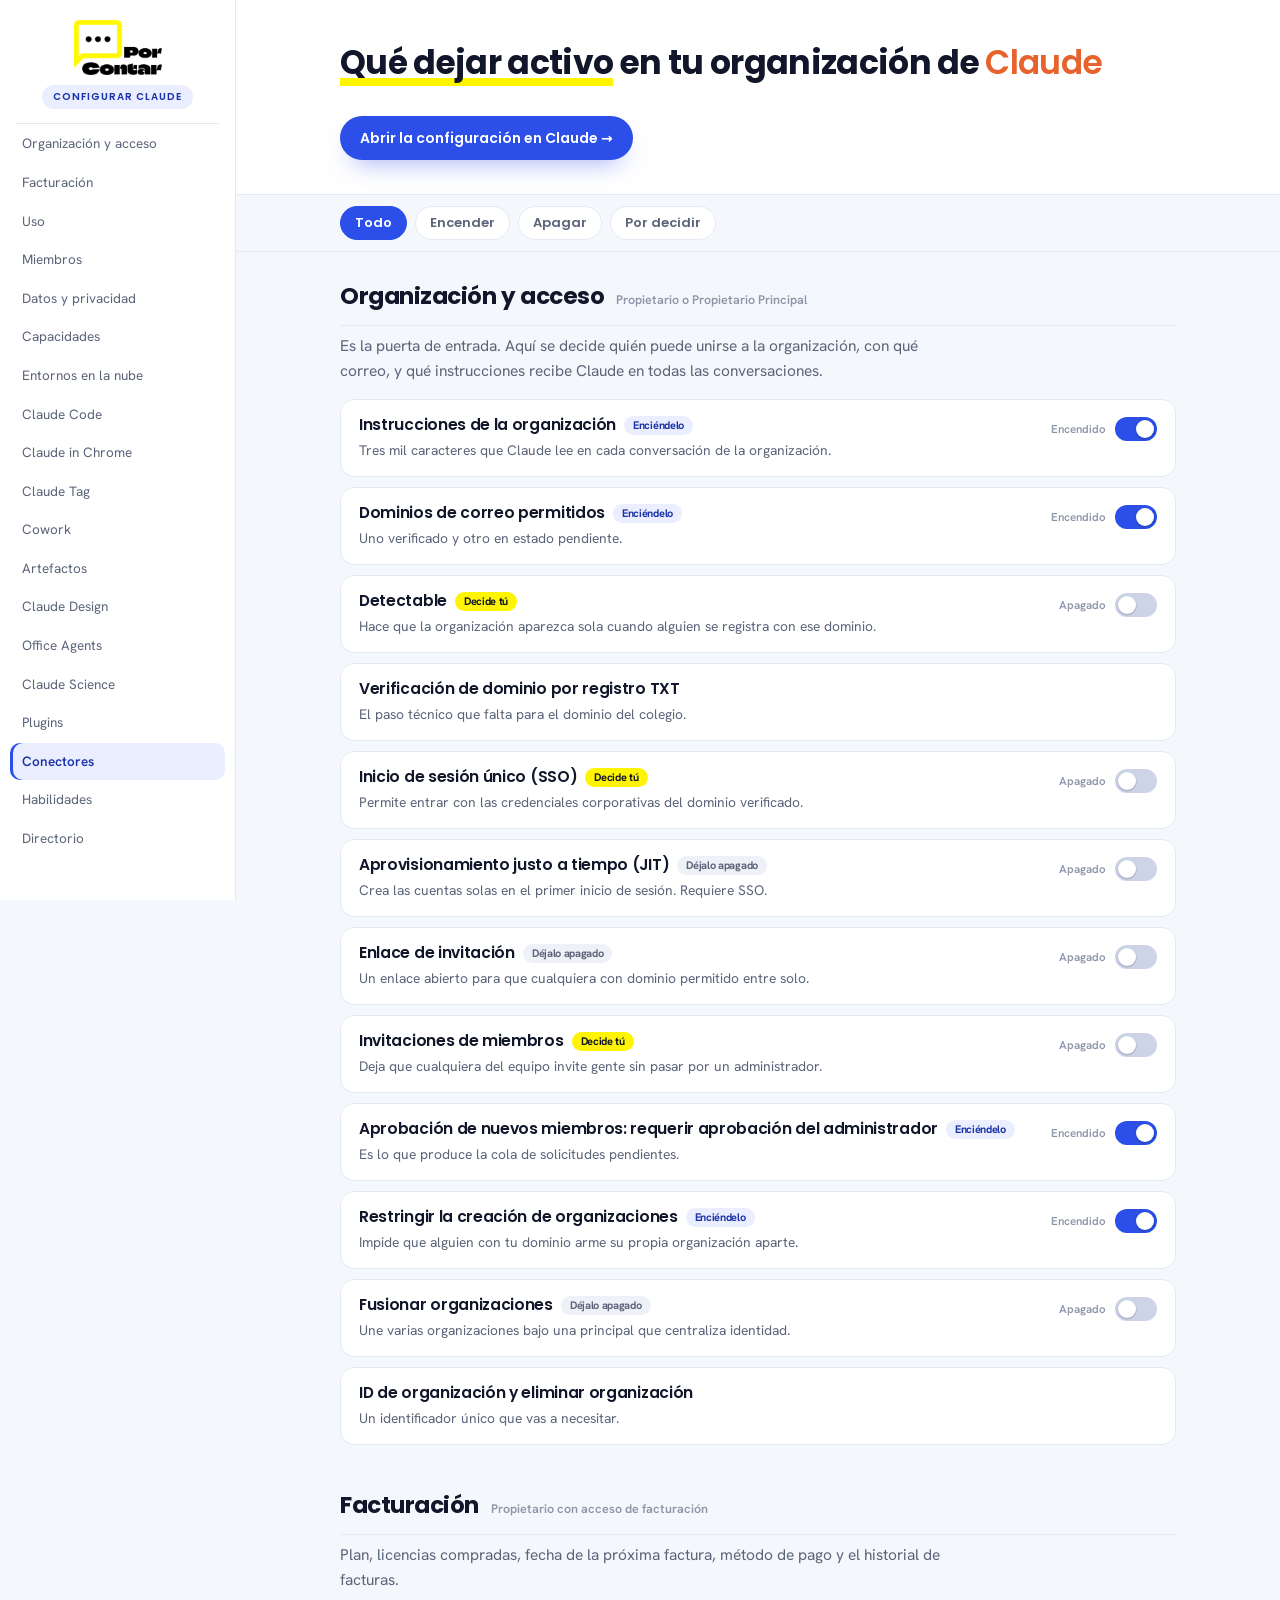
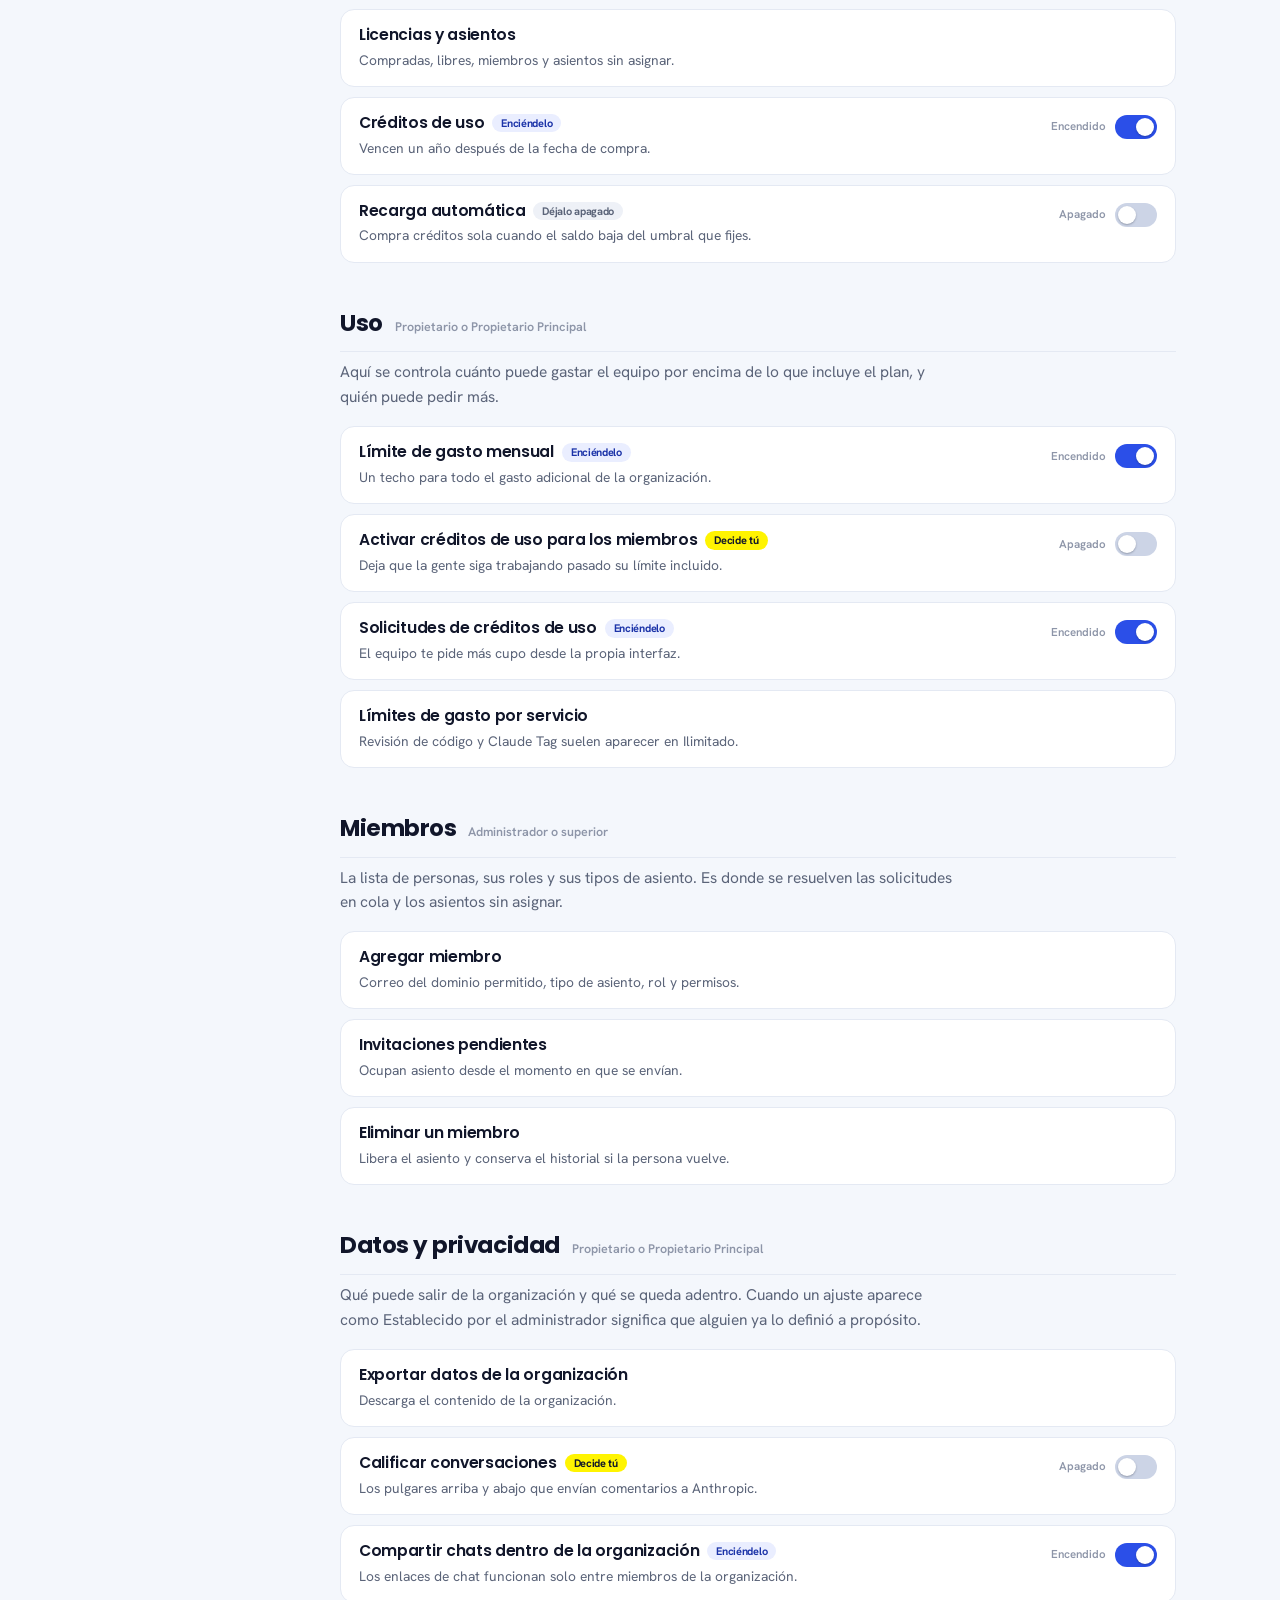
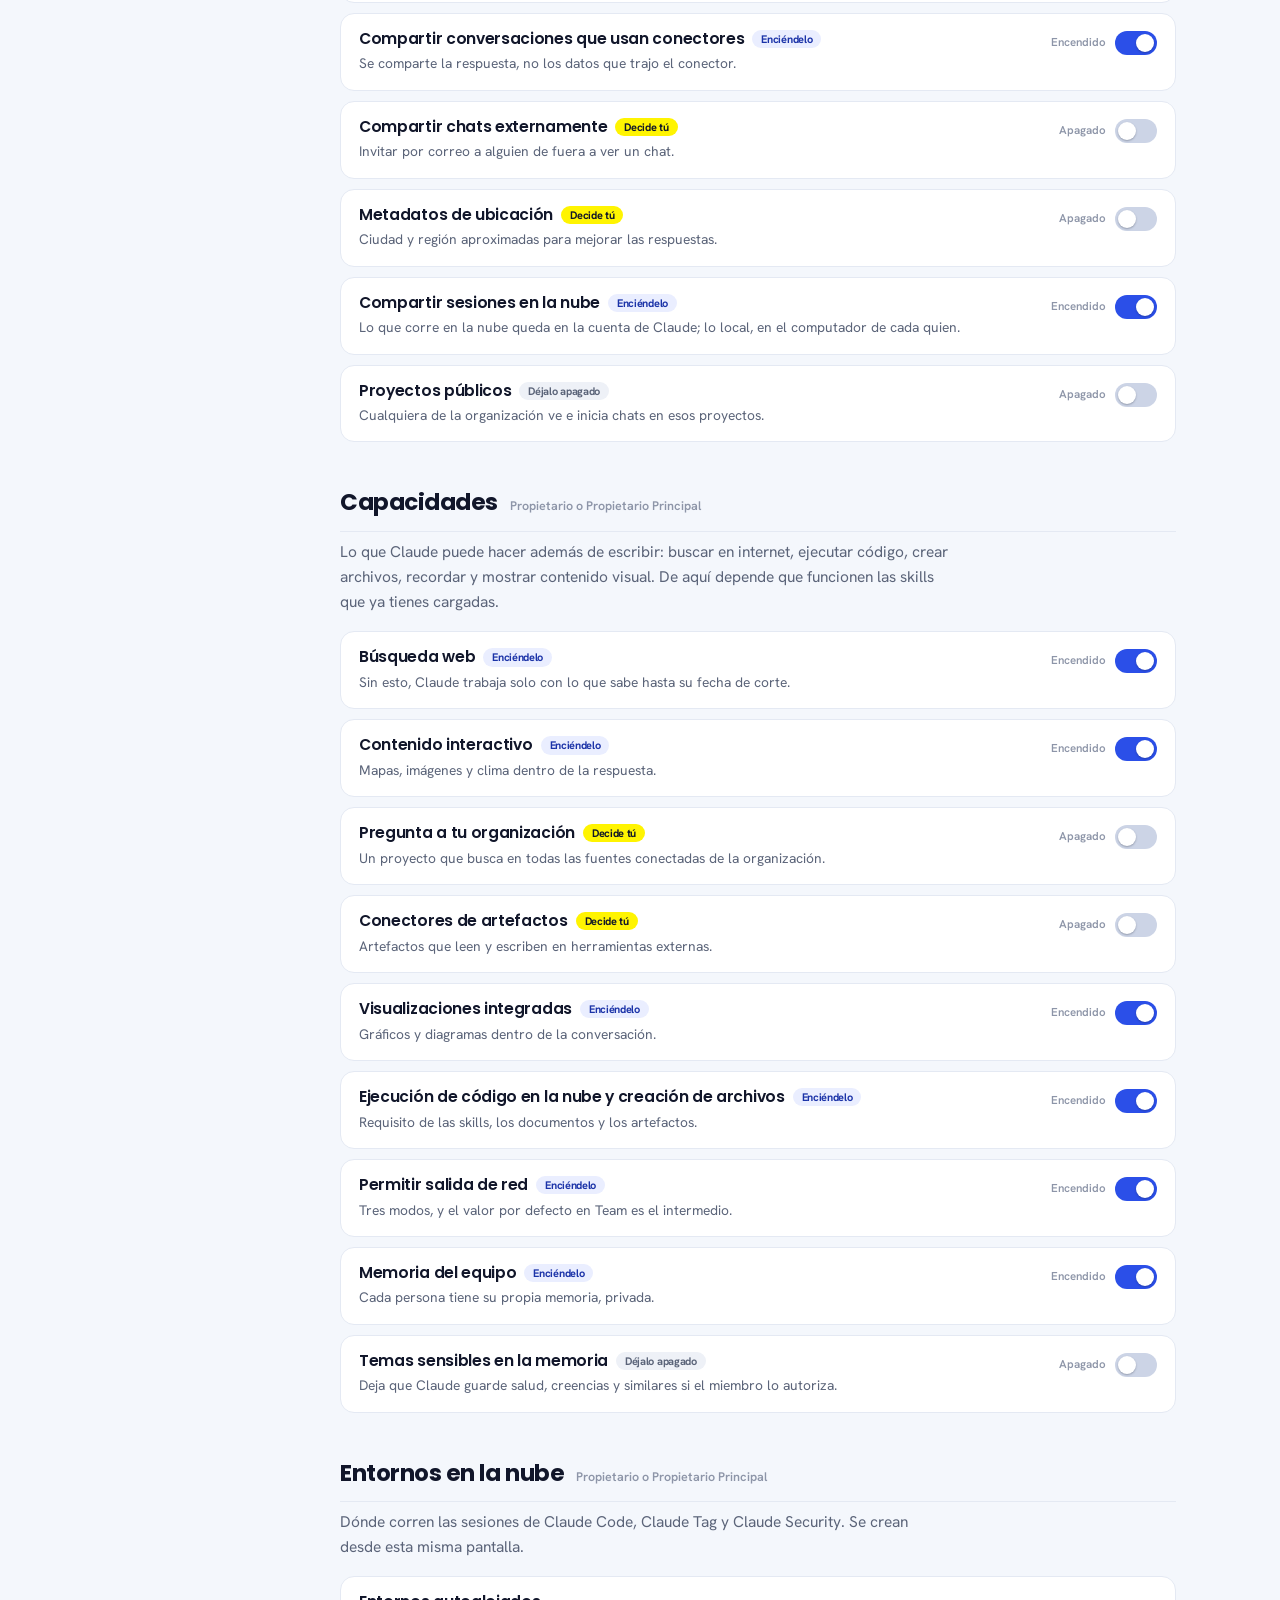
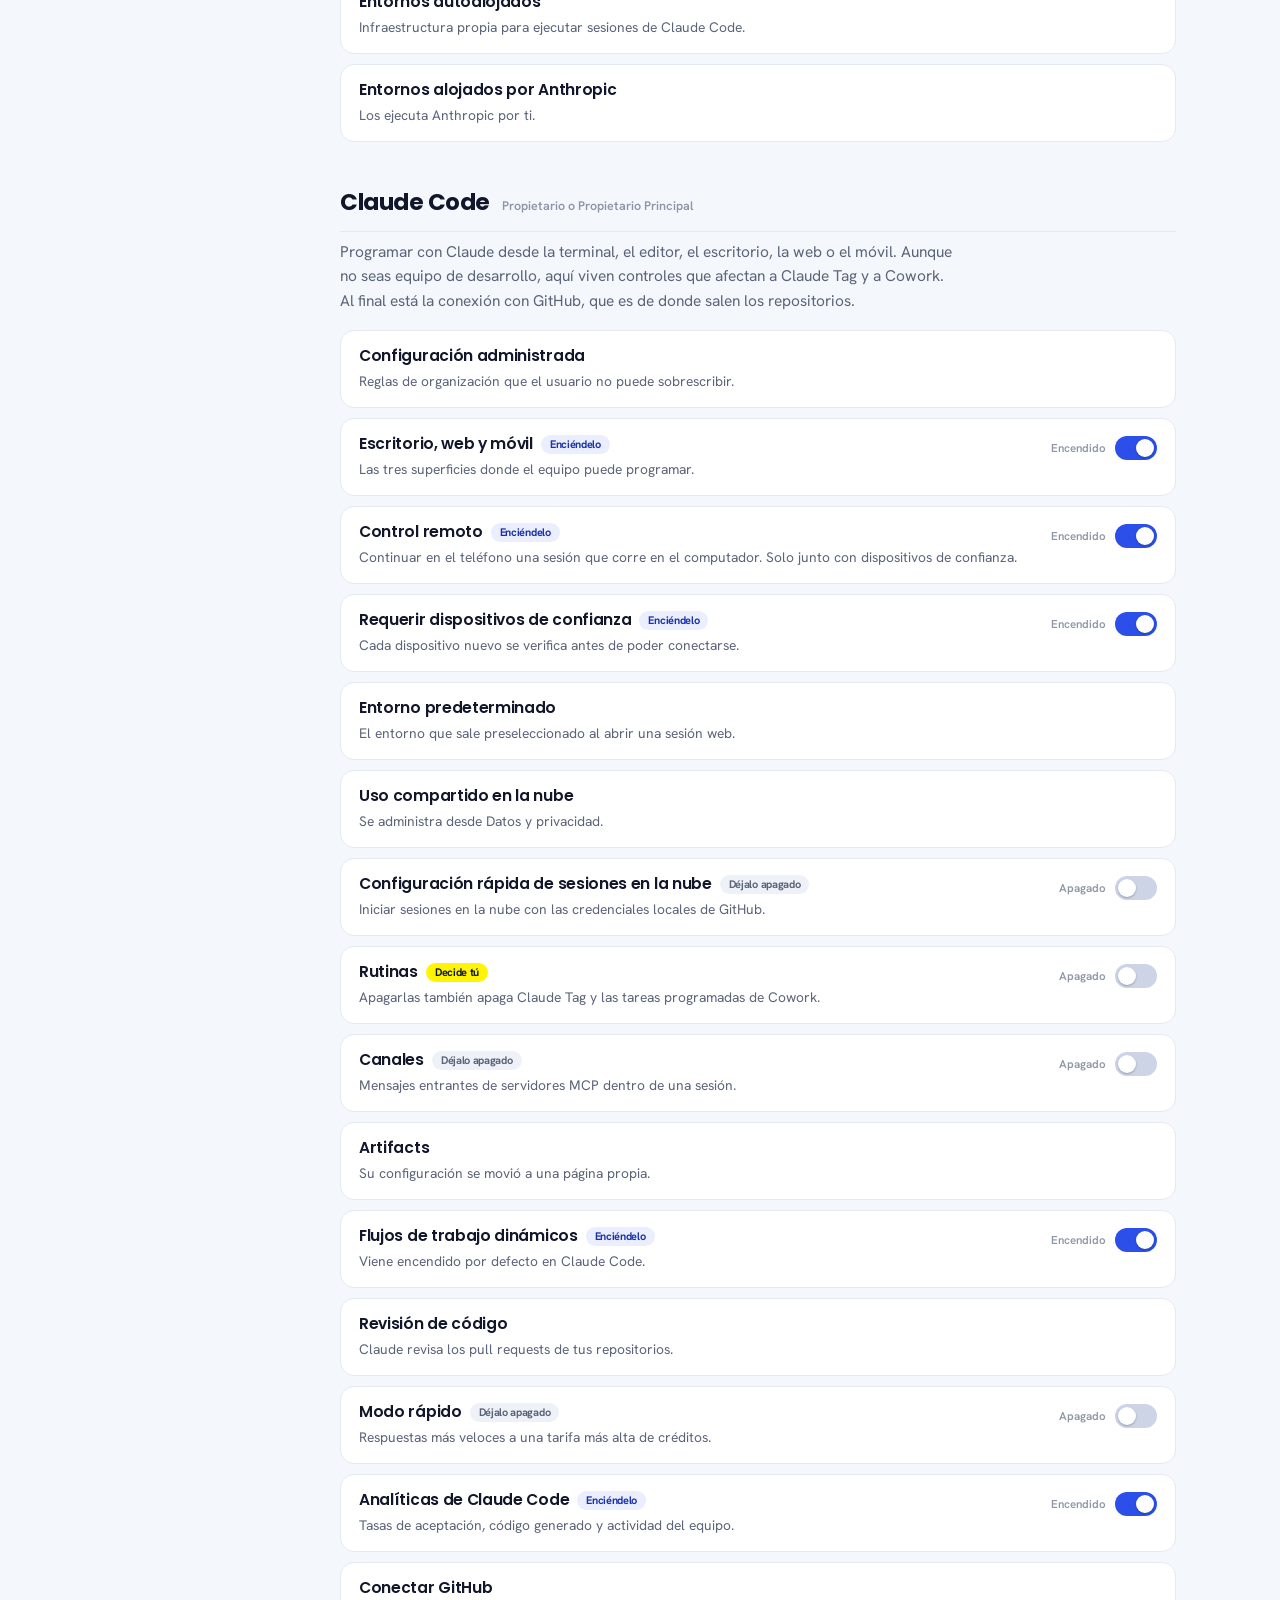
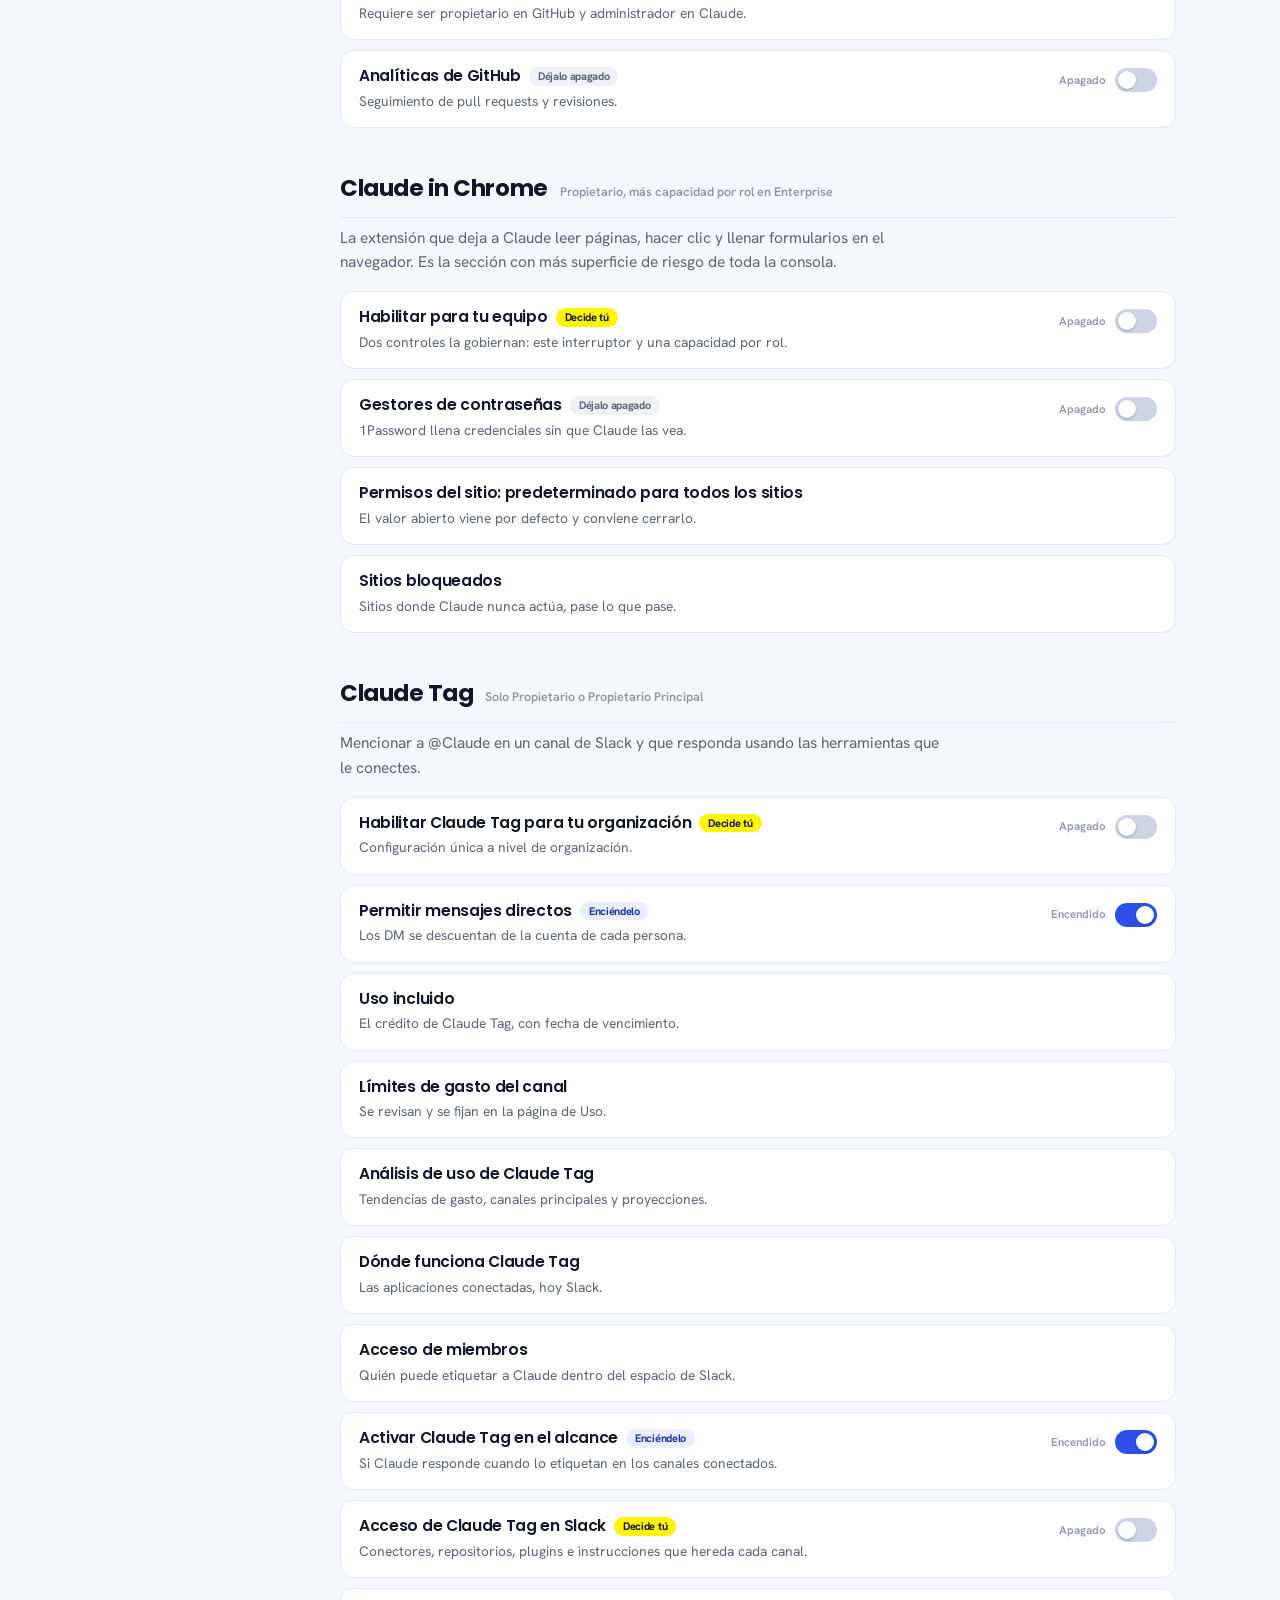
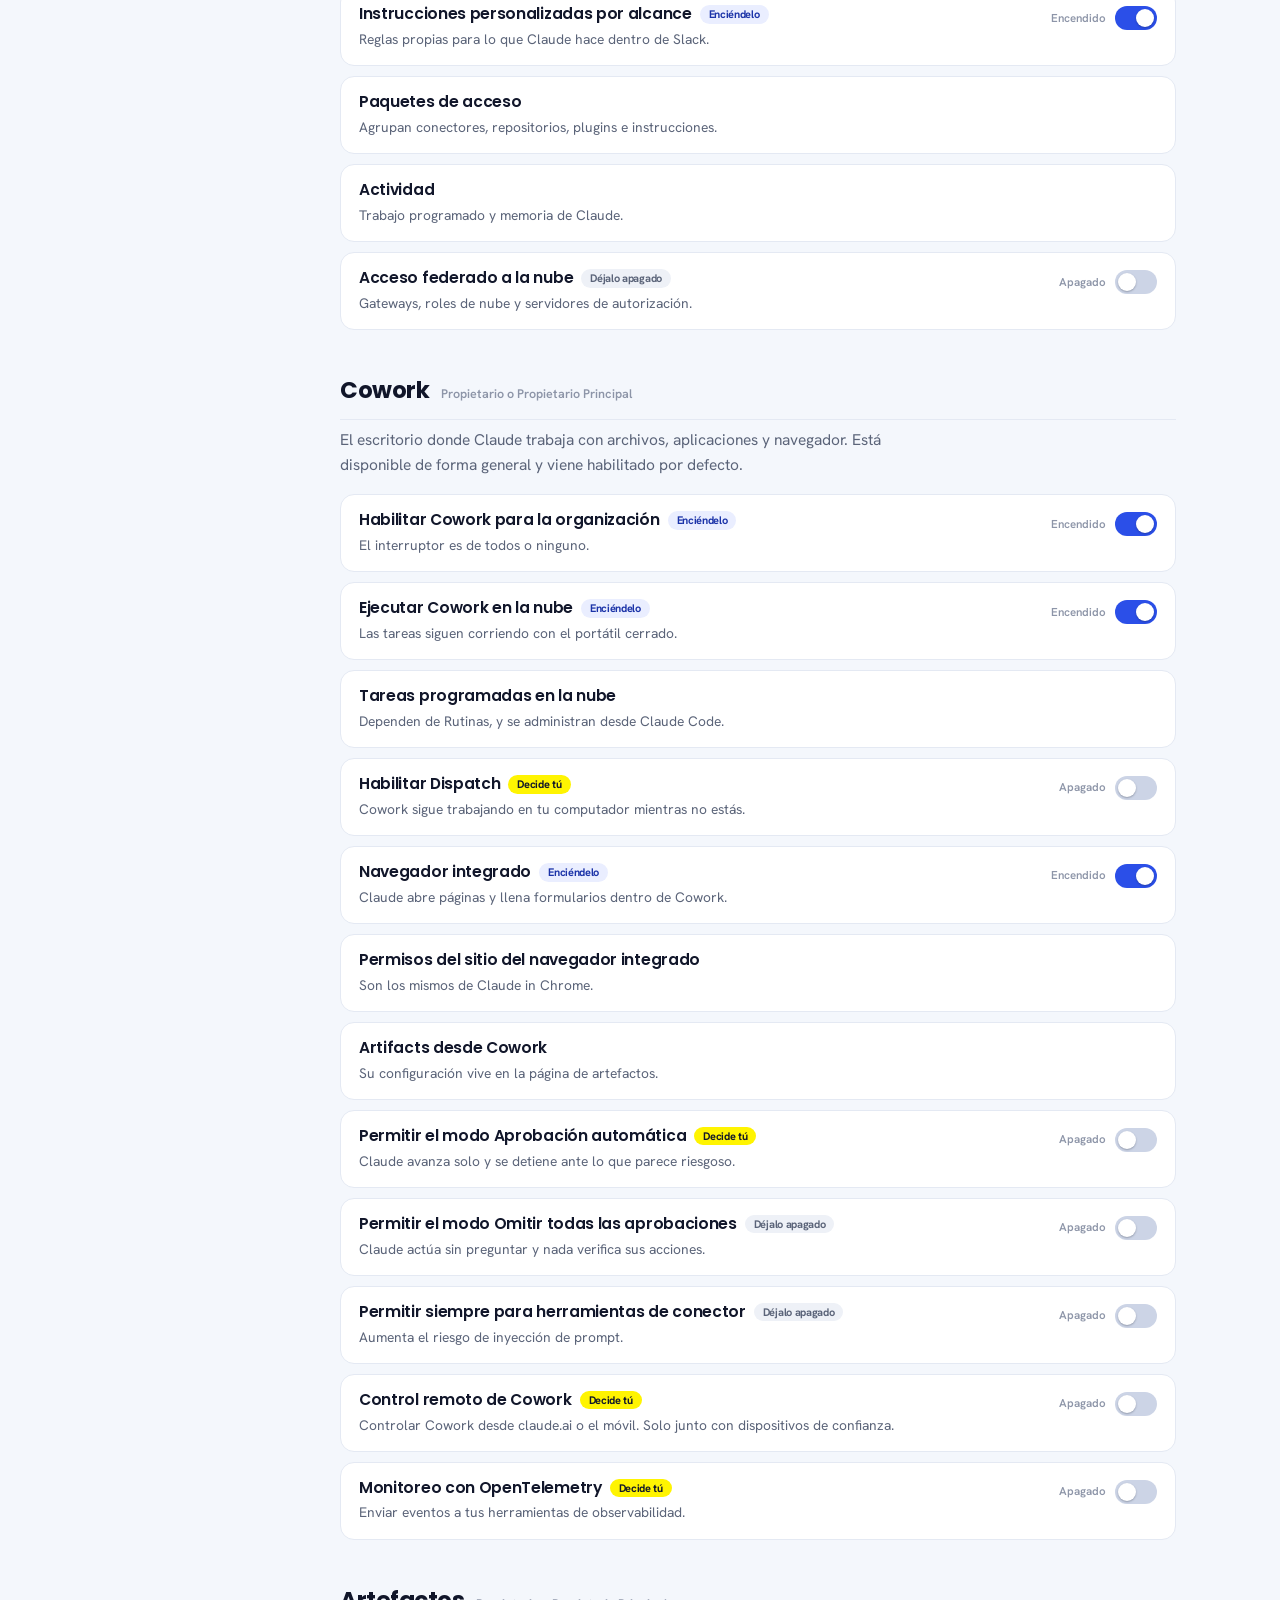
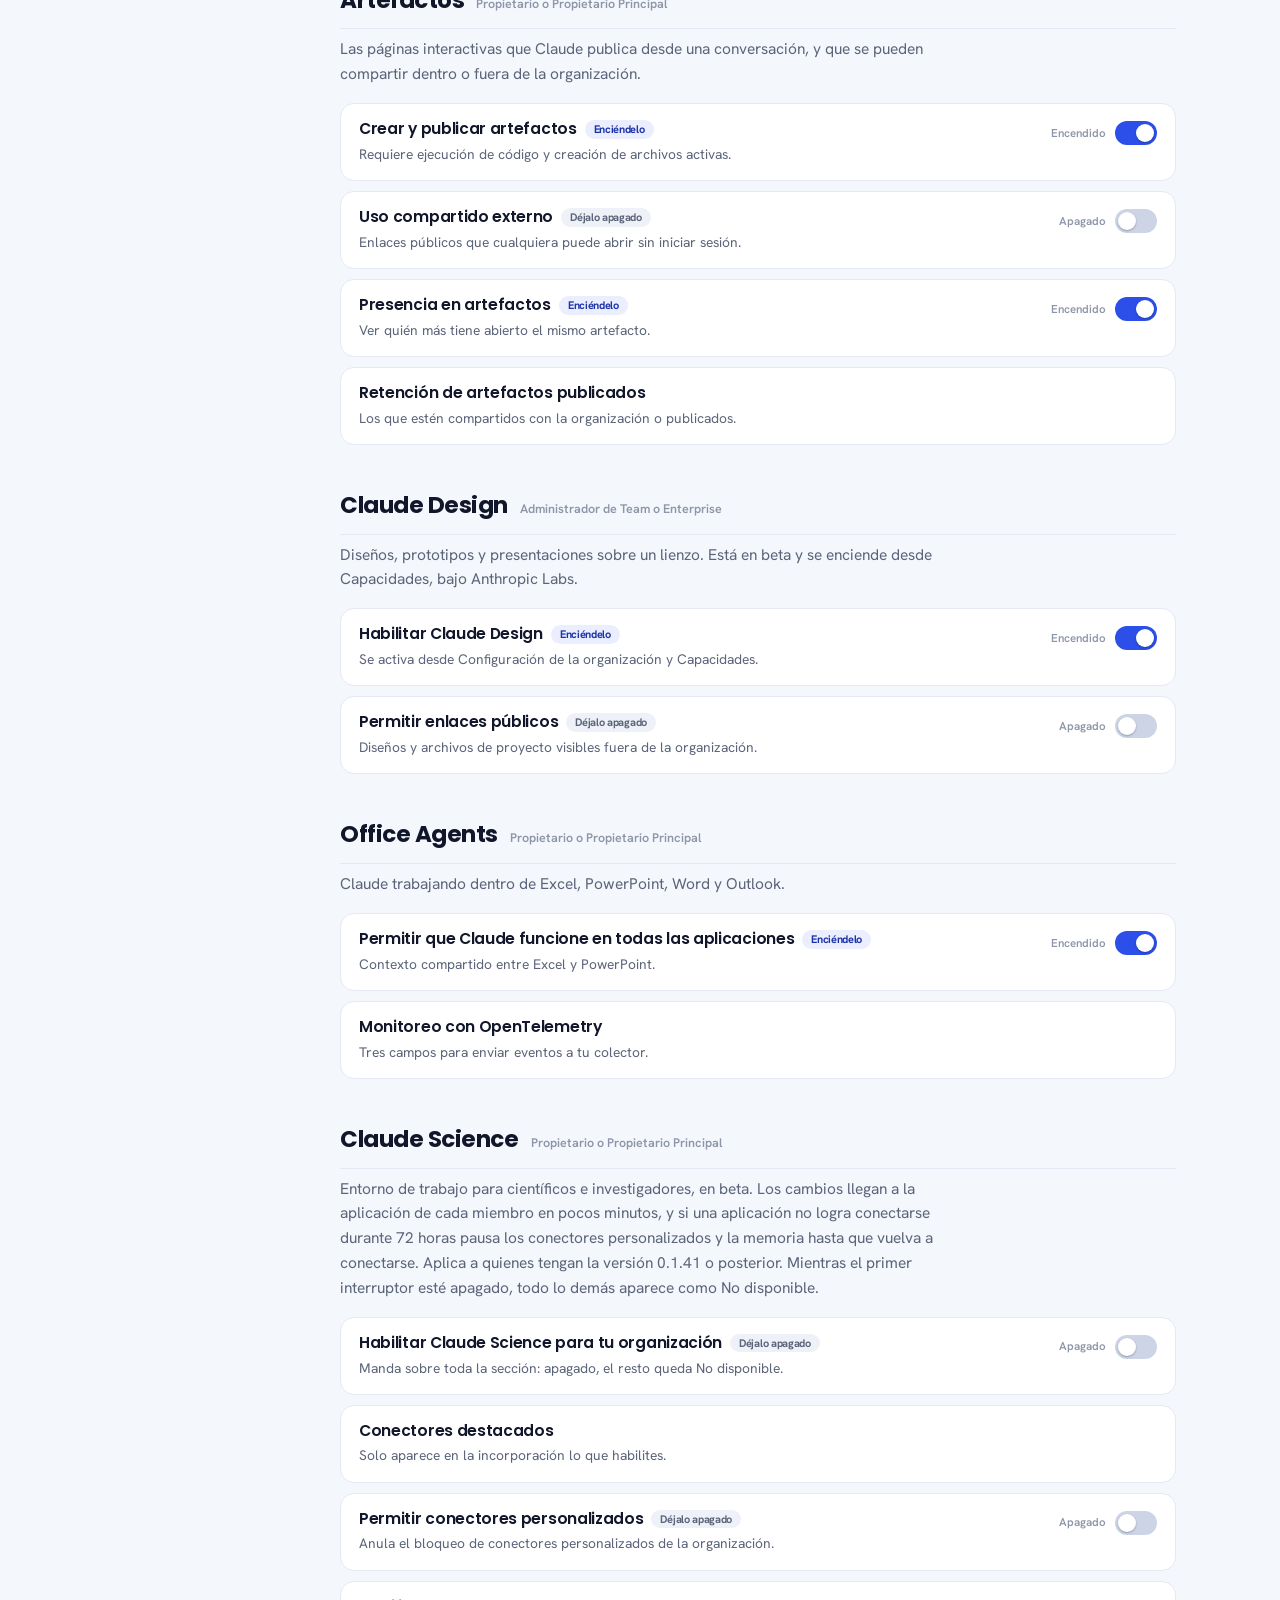
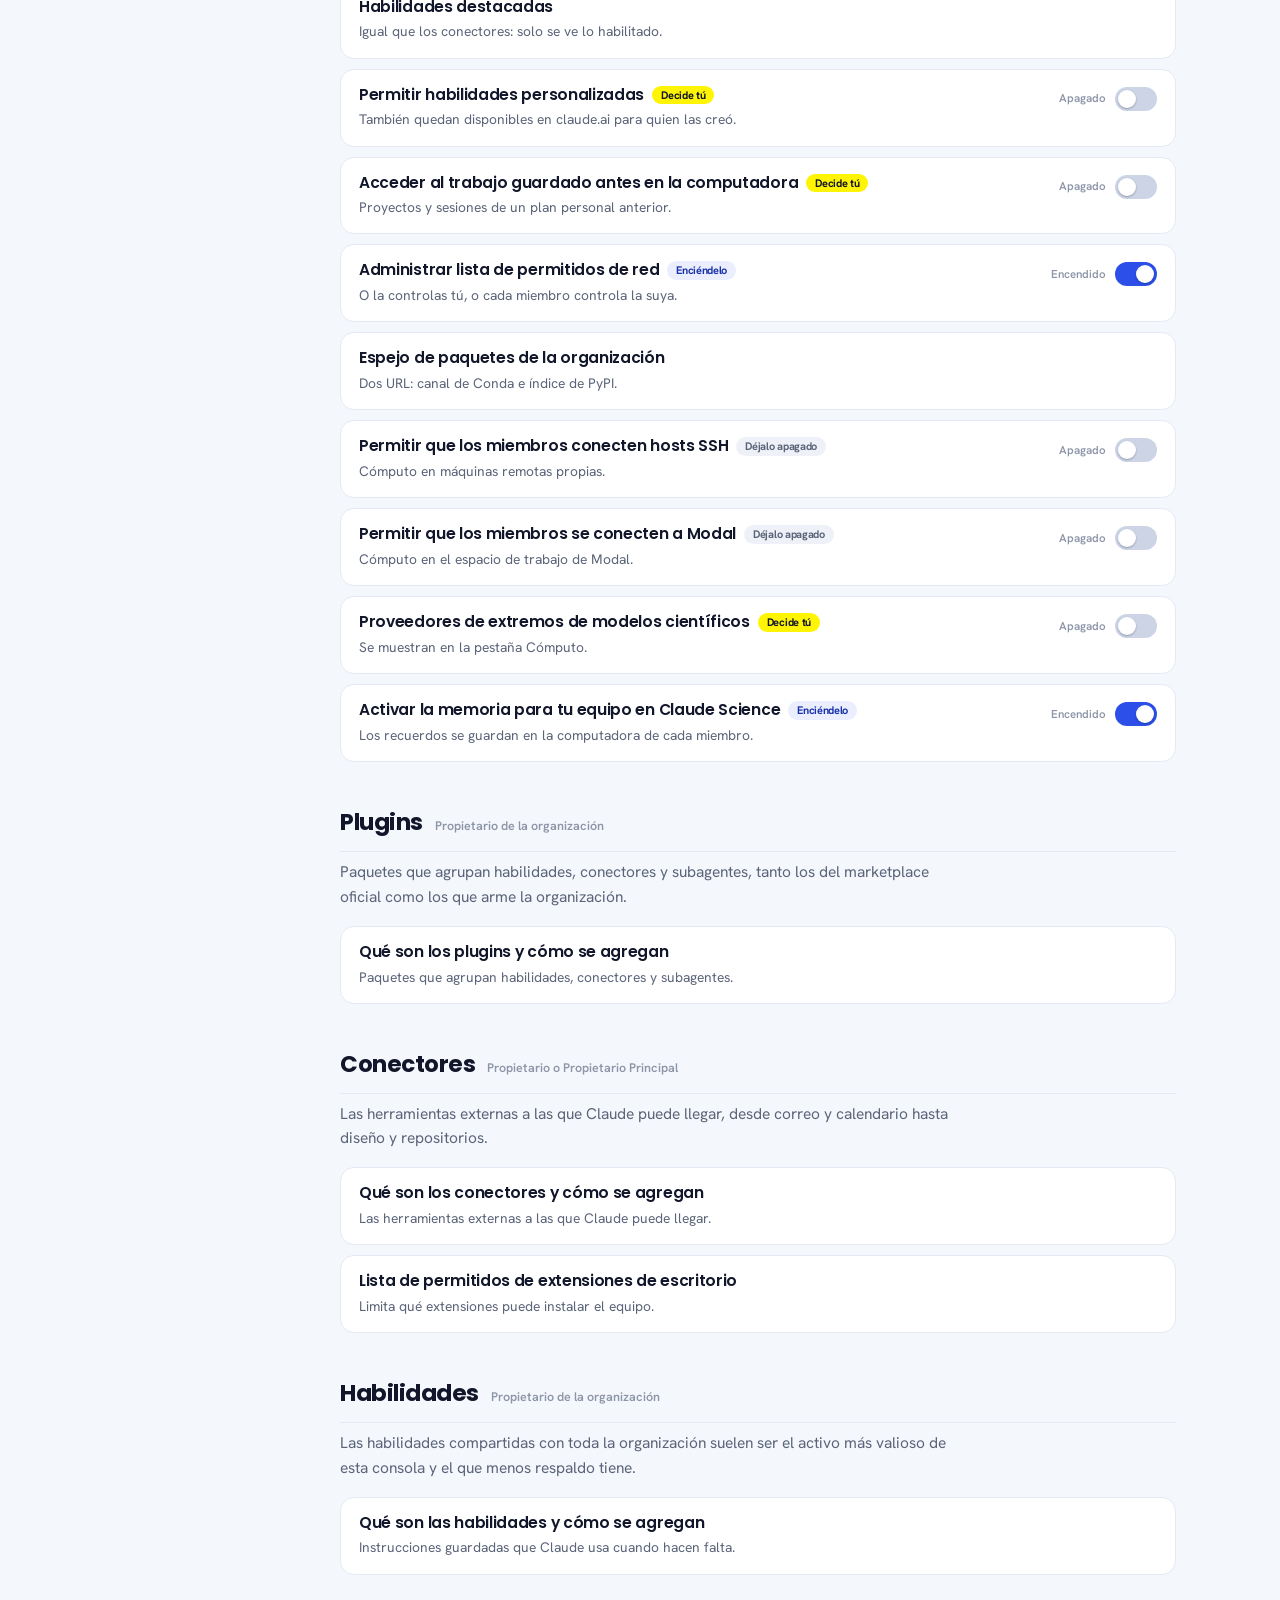
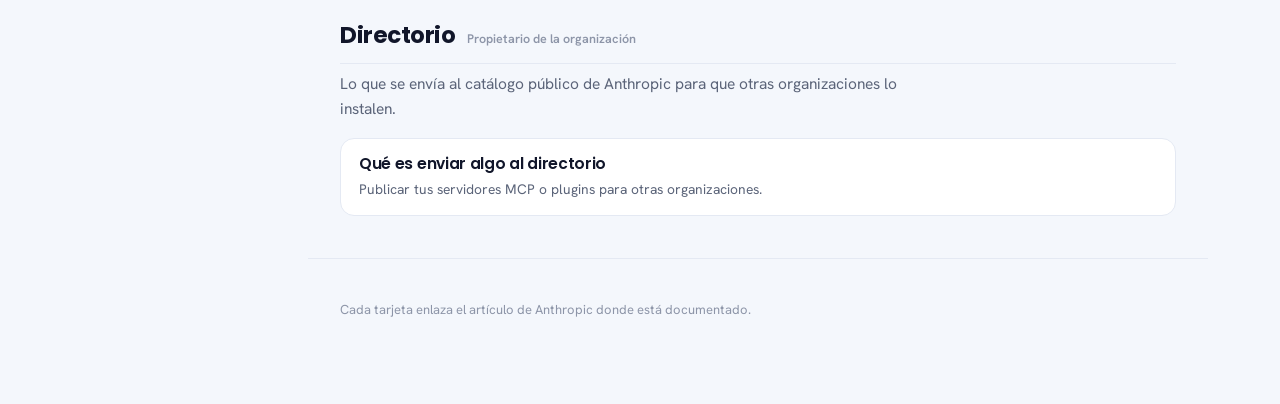
==== commit 955a7e43: "Extras encendibles por grupo, guía de vocabulario como buscador y Configurar Claude sin plan de acci" ====
--- a/public/configuracion.html
+++ b/public/configuracion.html
@@ -190,15 +190,6 @@
   border-radius:0 8px 8px 0;font-size:13.6px;color:var(--ink-2);margin:10px 0;
 }
 
-/* ---------- plan ---------- */
-.plan{background:var(--night);color:var(--on-night-soft);border-radius:18px;padding:26px 28px;margin-top:14px}
-.plan h2{margin:0 0 4px;color:#fff;font-size:21px;font-weight:700}
-.plan p.sub{margin:0 0 16px;color:var(--on-night-soft);opacity:.8;font-size:14px}
-.plan ol{margin:0;padding-left:20px}
-.plan li{margin-bottom:9px;font-size:14.5px}
-.plan li b{color:#fff}
-.plan li::marker{color:var(--pc-yellow)}
-.plan .vacio{color:var(--on-night-soft);opacity:.8}
 
 footer{max-width:900px;margin:0 auto;padding:28px 32px 0;color:var(--ink-3);font-size:13px;border-top:1px solid var(--line)}
 
@@ -250,9 +241,6 @@
 
   <div class="wrap" id="contenido"></div>
 
-  <div class="wrap">
-    <div class="plan" id="plan"></div>
-  </div>
 
   <footer>
     <p>Cada tarjeta enlaza el artículo de Anthropic donde está documentado.</p>
@@ -1031,24 +1019,8 @@
   });
 });
 
-/* ---------- plan y progreso ---------- */
-function refrescar() {
-  const todos = Object.values(estado).filter(x => x.rec !== 'info');
-
-  const pendientes = todos.filter(x => x.rec === 'decidir' && !x.tocado);
-  const encender  = todos.filter(x => x.on && x.rec === 'activar');
-  const apagar    = todos.filter(x => !x.on && x.rec === 'desactivar');
-
-  let h = '<h2>Tu plan de acción</h2><ol>';
-  h += '<li><b>Vacía la cola de solicitudes y asigna los asientos sueltos</b> antes de tocar nada más. Sin asientos libres, cada aprobación compra una licencia nueva.</li>';
-  h += '<li><b>Cierra los dominios en estado Pendiente.</b> O los verificas o los retiras, porque a medias no protegen nada y ensucian la lista.</li>';
-  if (encender.length) h += '<li><b>Enciende:</b> ' + encender.map(x => x.titulo).join(', ') + '.</li>';
-  if (apagar.length)   h += '<li><b>Deja apagado:</b> ' + apagar.map(x => x.titulo).join(', ') + '.</li>';
-  if (pendientes.length) h += '<li><b>Todavía sin decidir:</b> ' + pendientes.map(x => x.titulo).join(', ') + '.</li>';
-  else h += '<li class="vacio">Ya no queda nada por decidir en esta guía.</li>';
-  h += '</ol>';
-  document.getElementById('plan').innerHTML = h;
-}
+/* (el plan de acción se quitó; refrescar queda vacía porque los interruptores la llaman) */
+function refrescar(){}
 const totalAjustes = document.getElementById('tAjustes');   // la portada ya no lo muestra
 if (totalAjustes) totalAjustes.textContent = Object.keys(estado).length;
 refrescar();
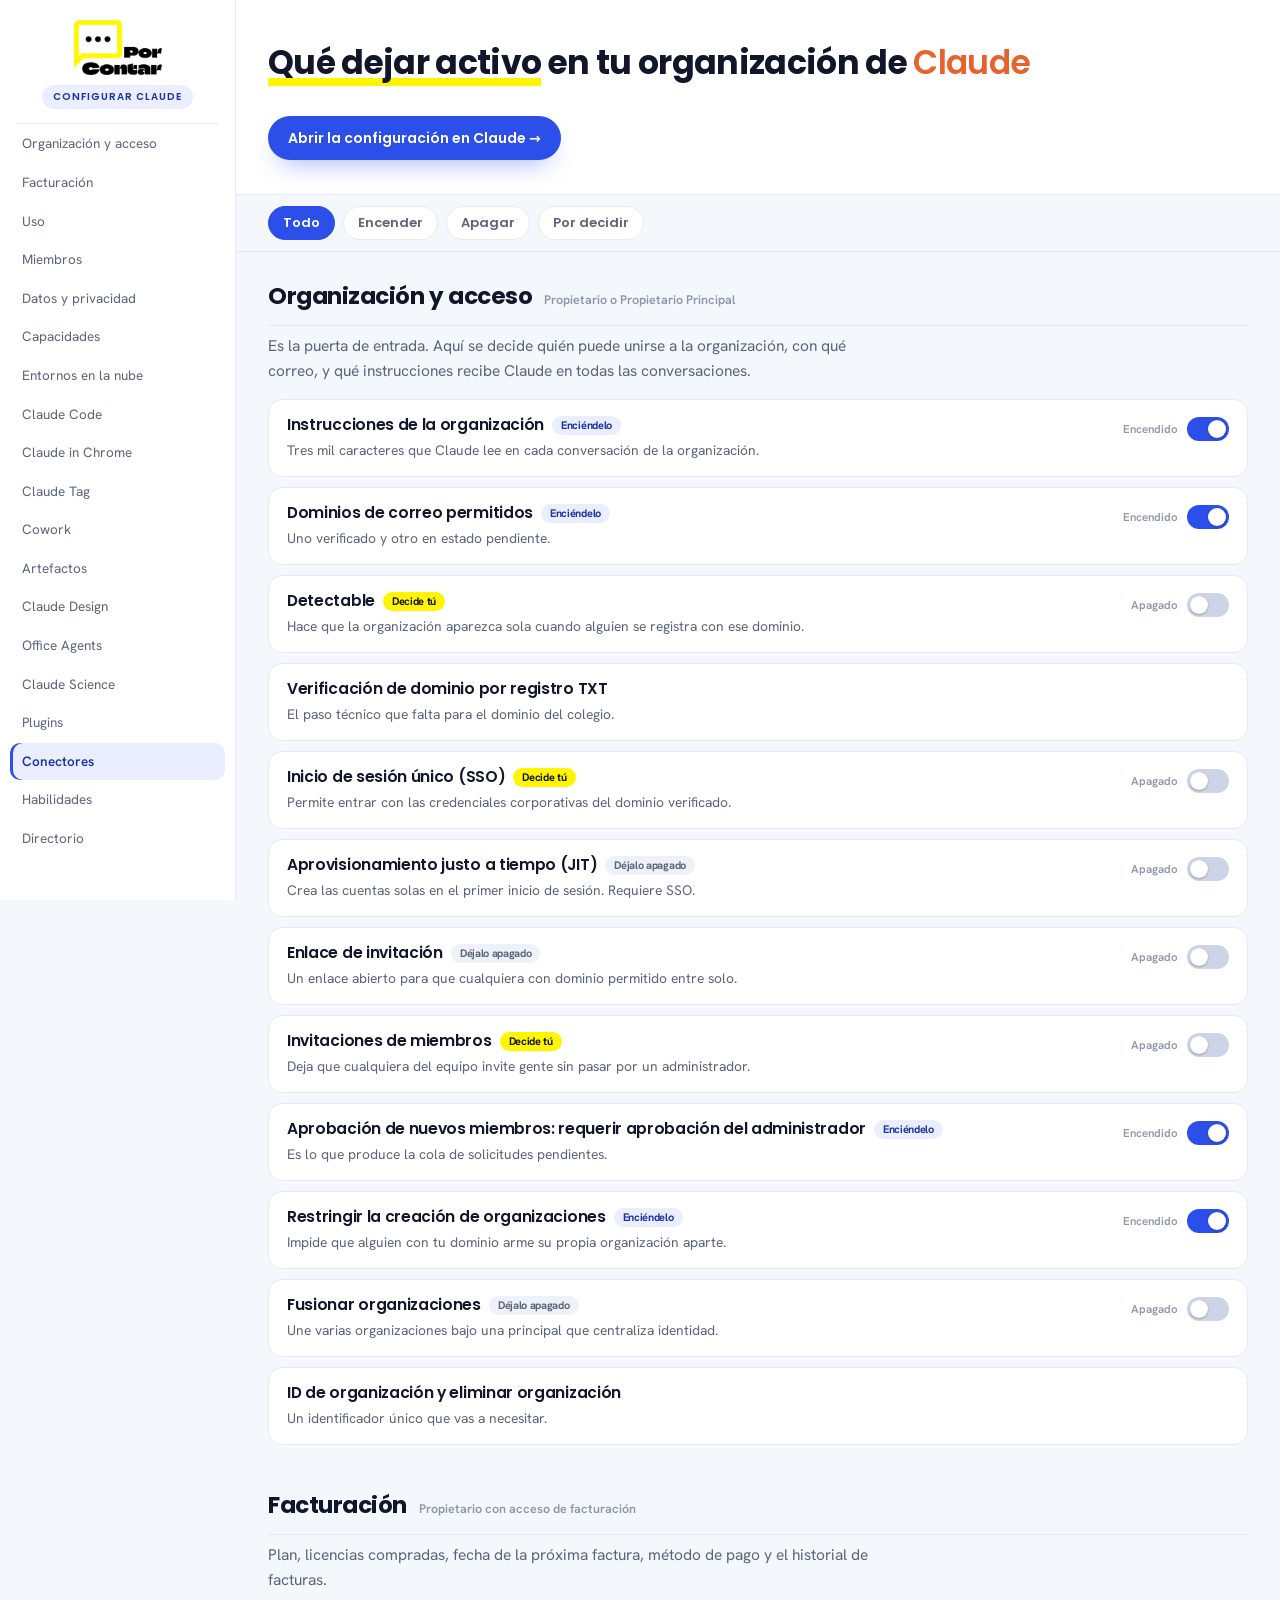
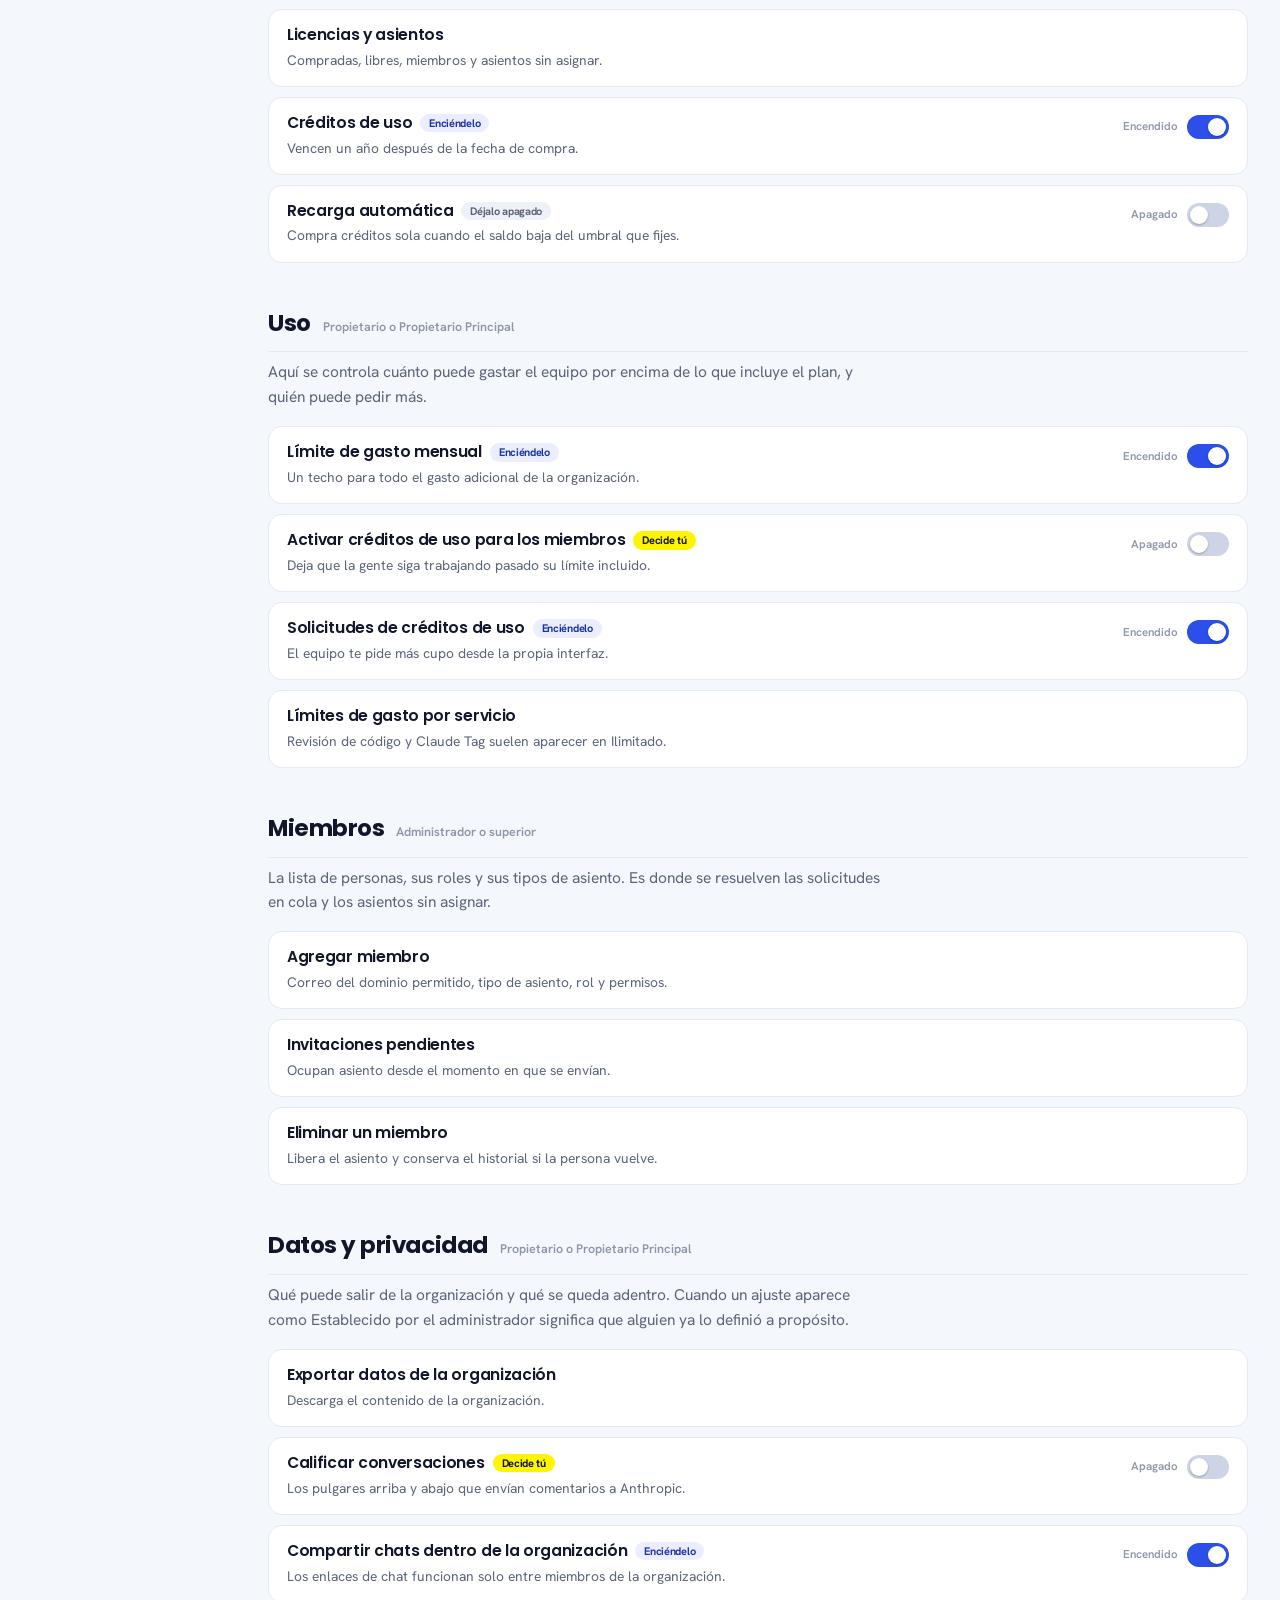
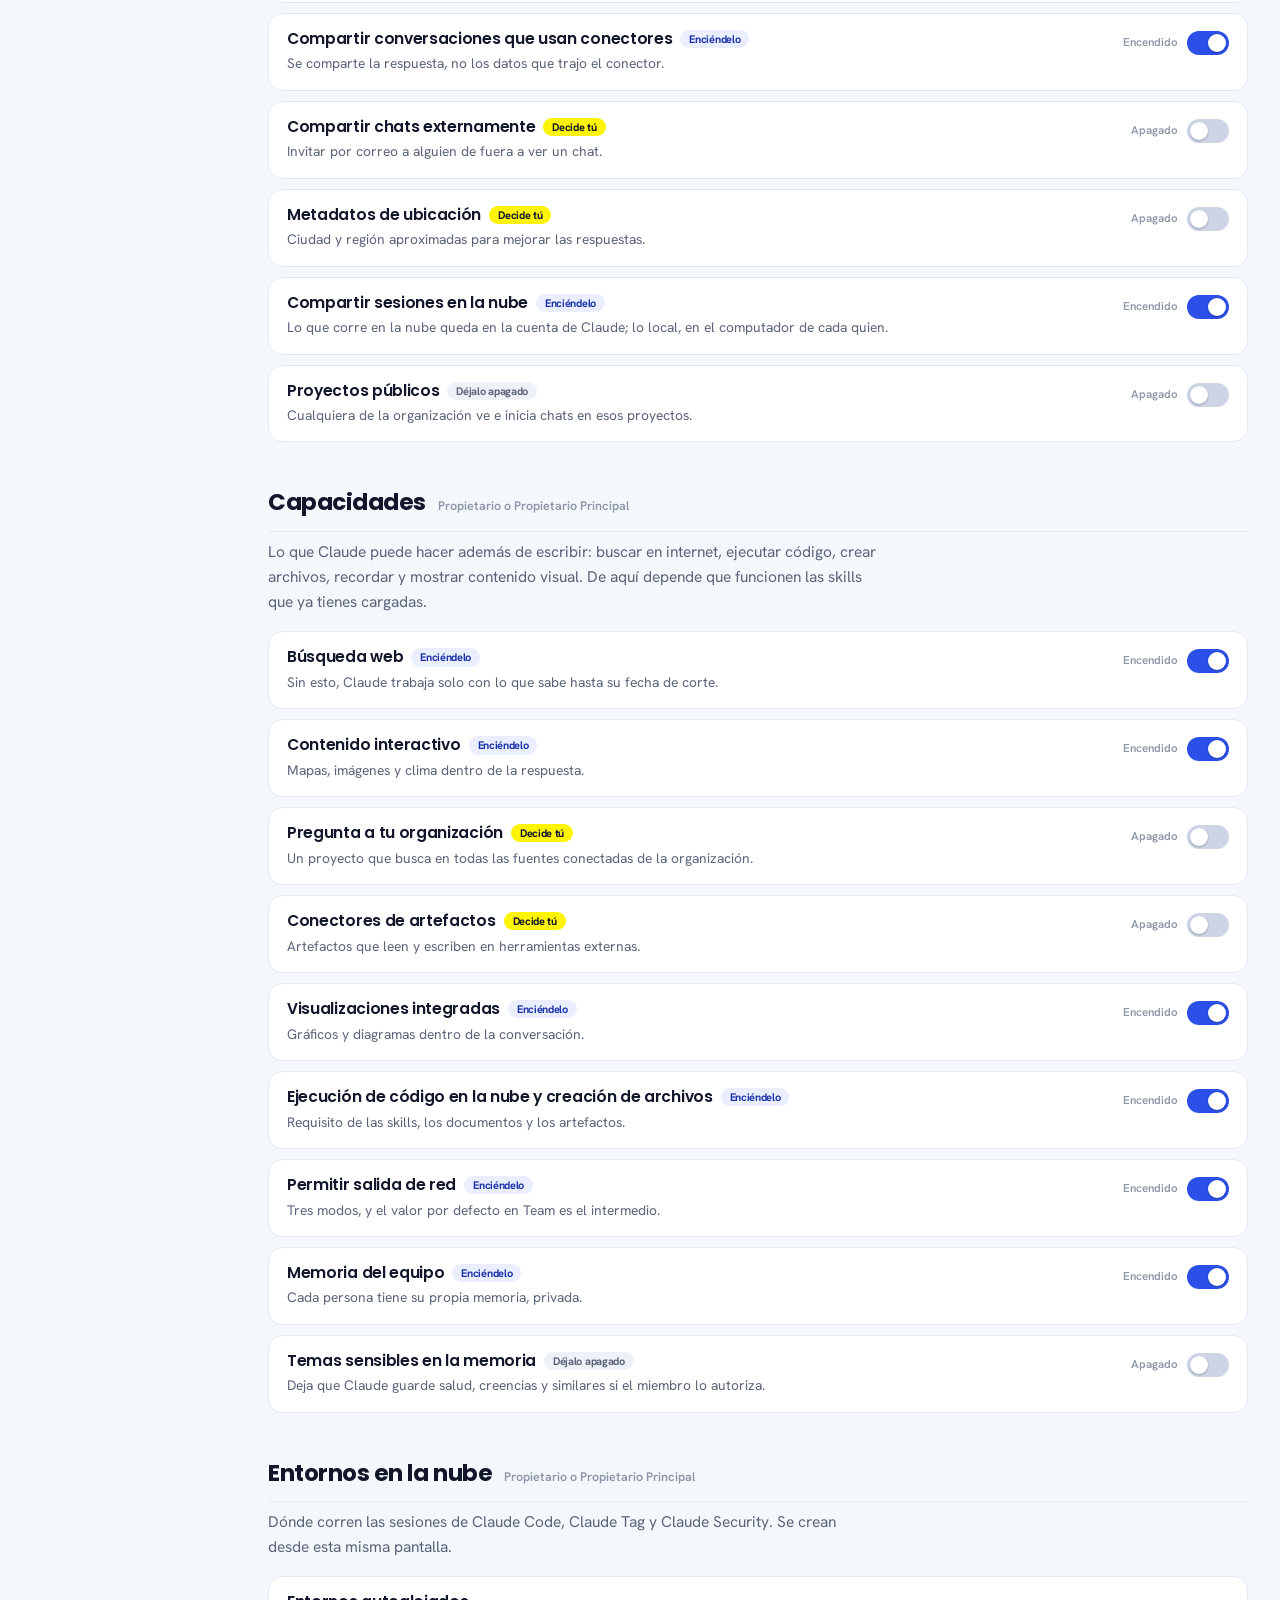
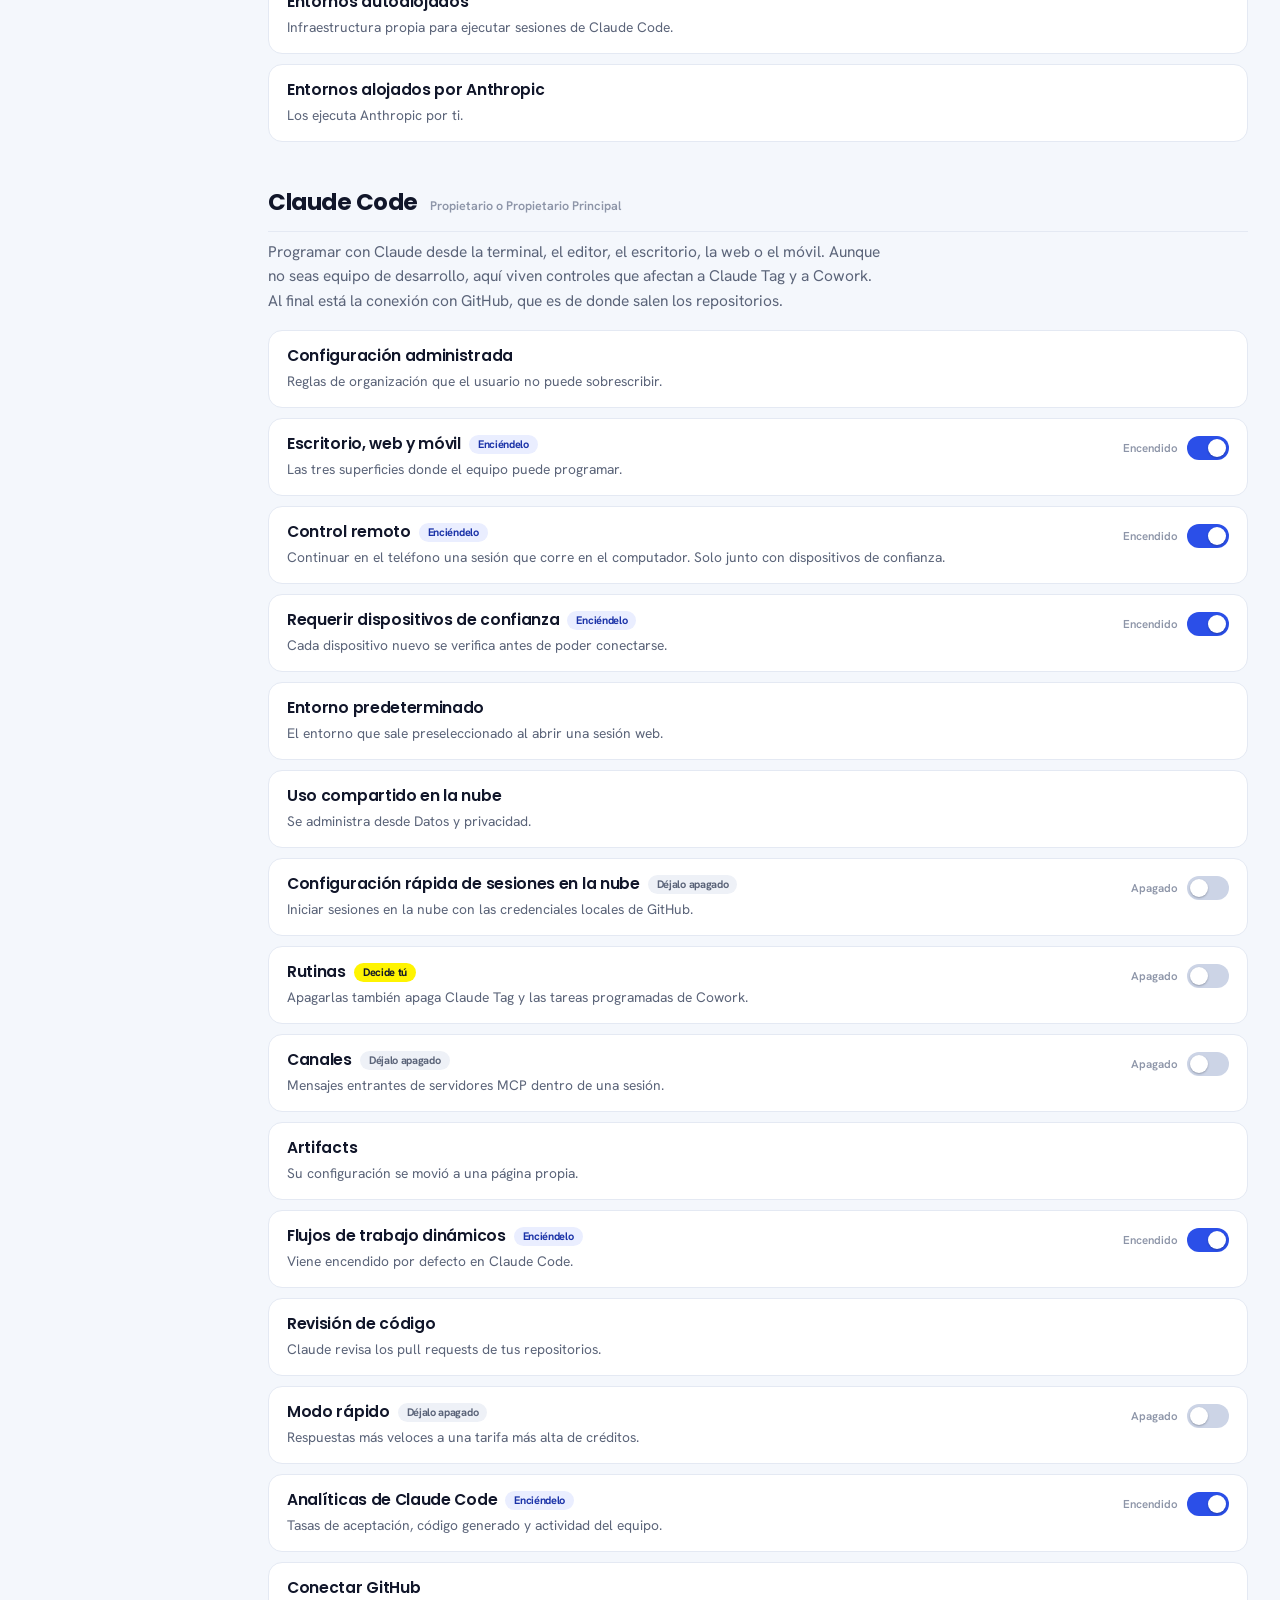
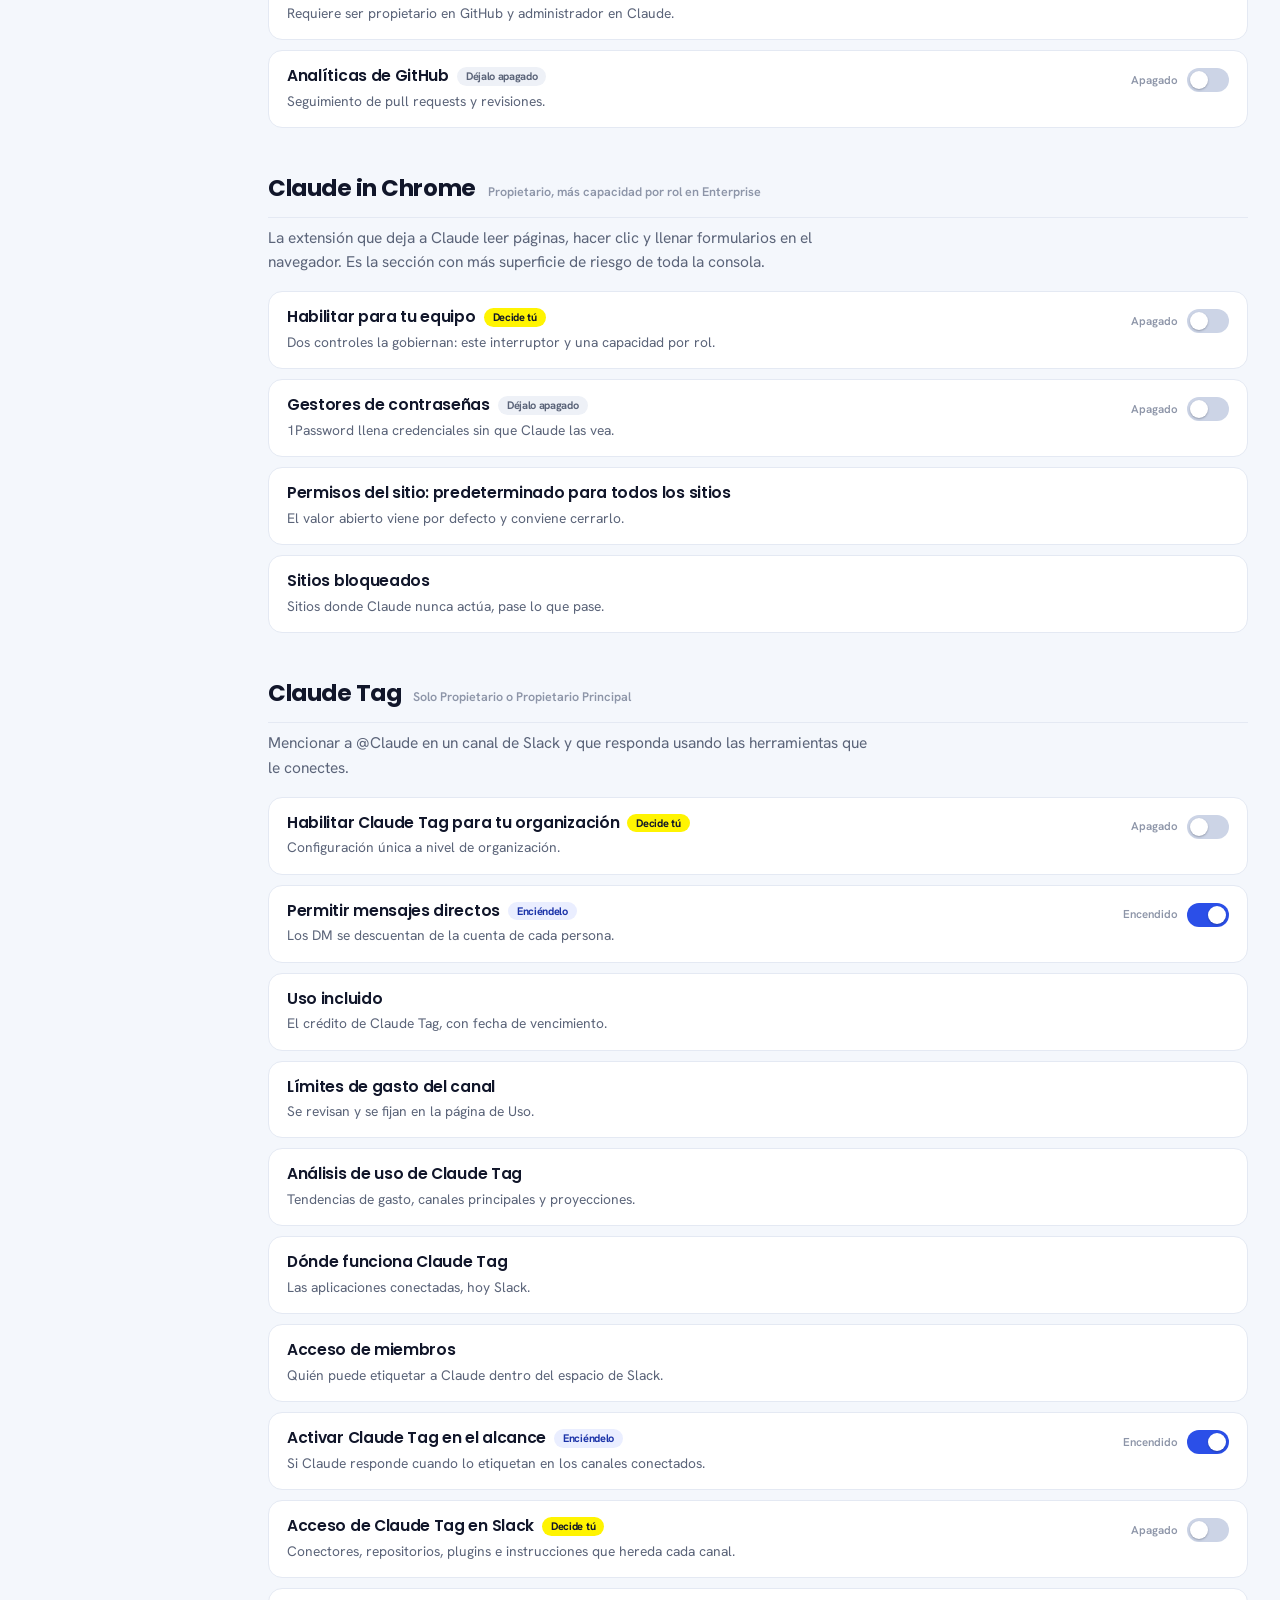
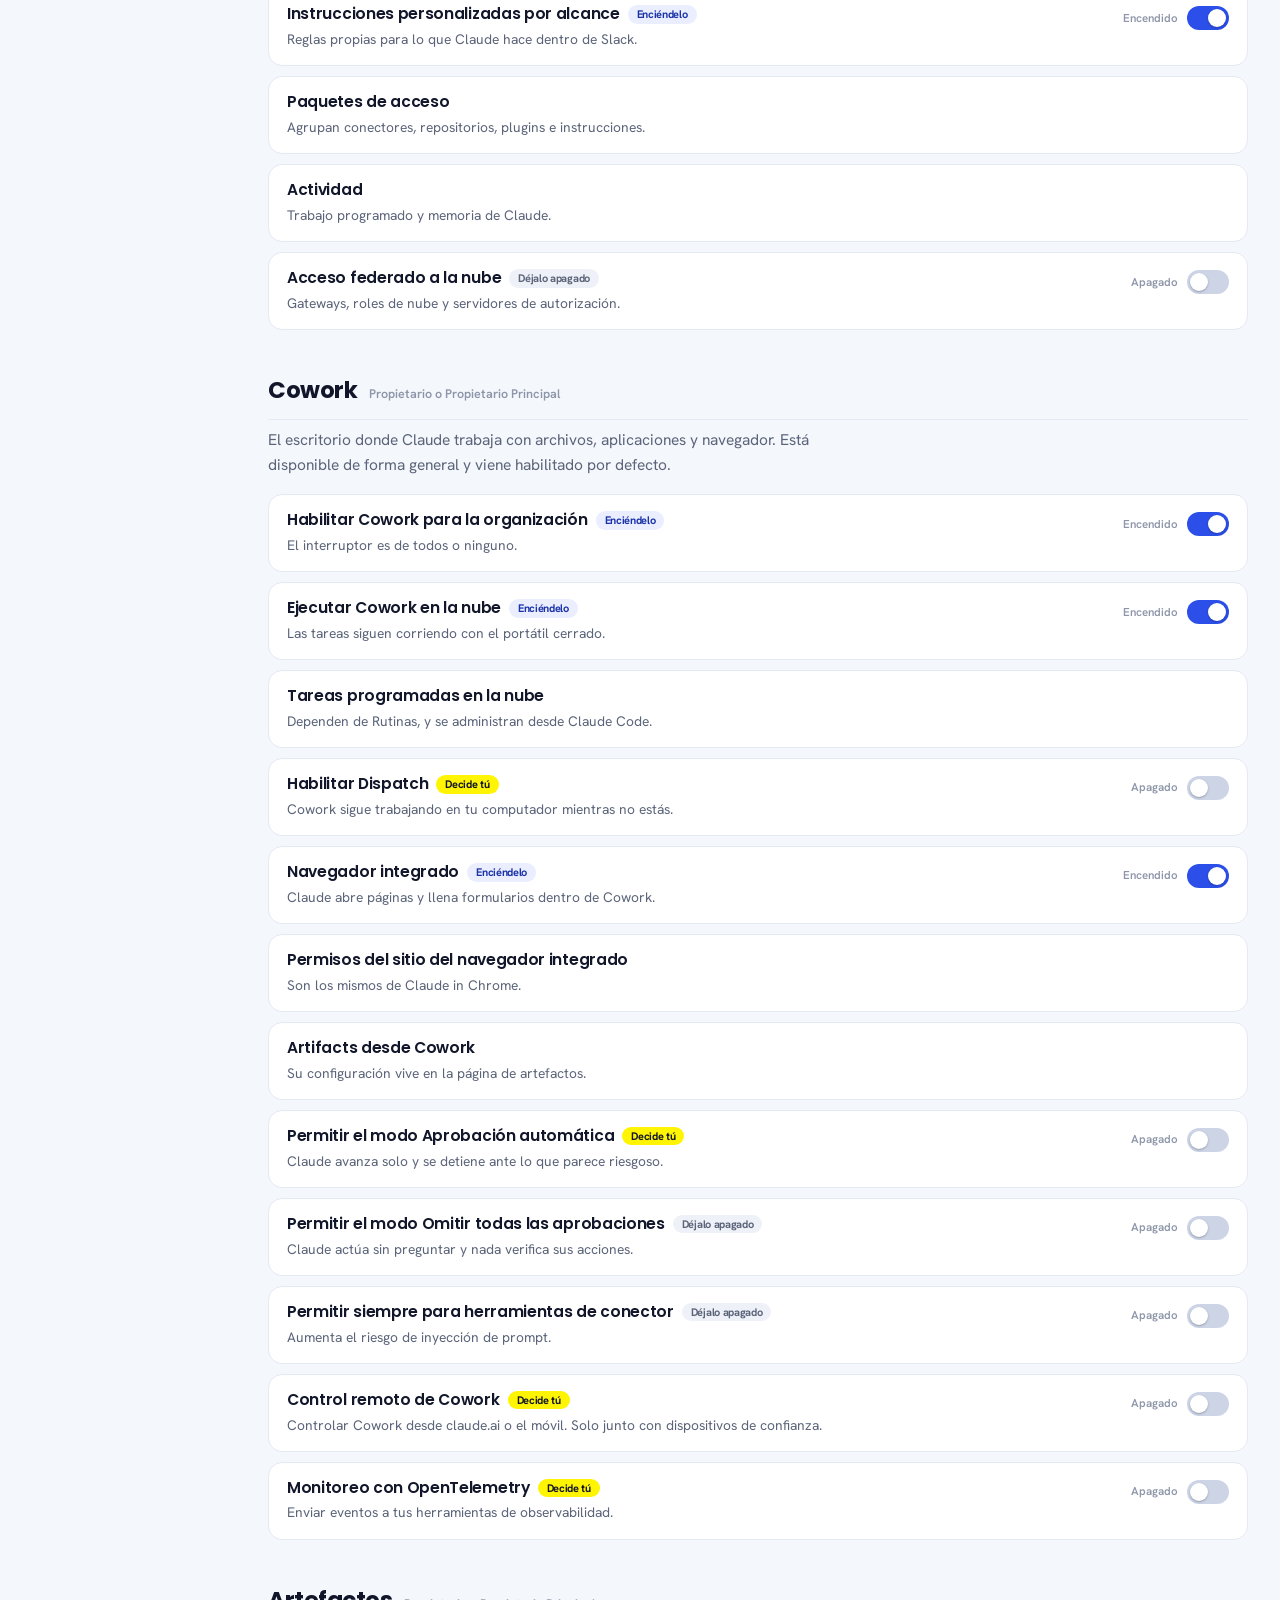
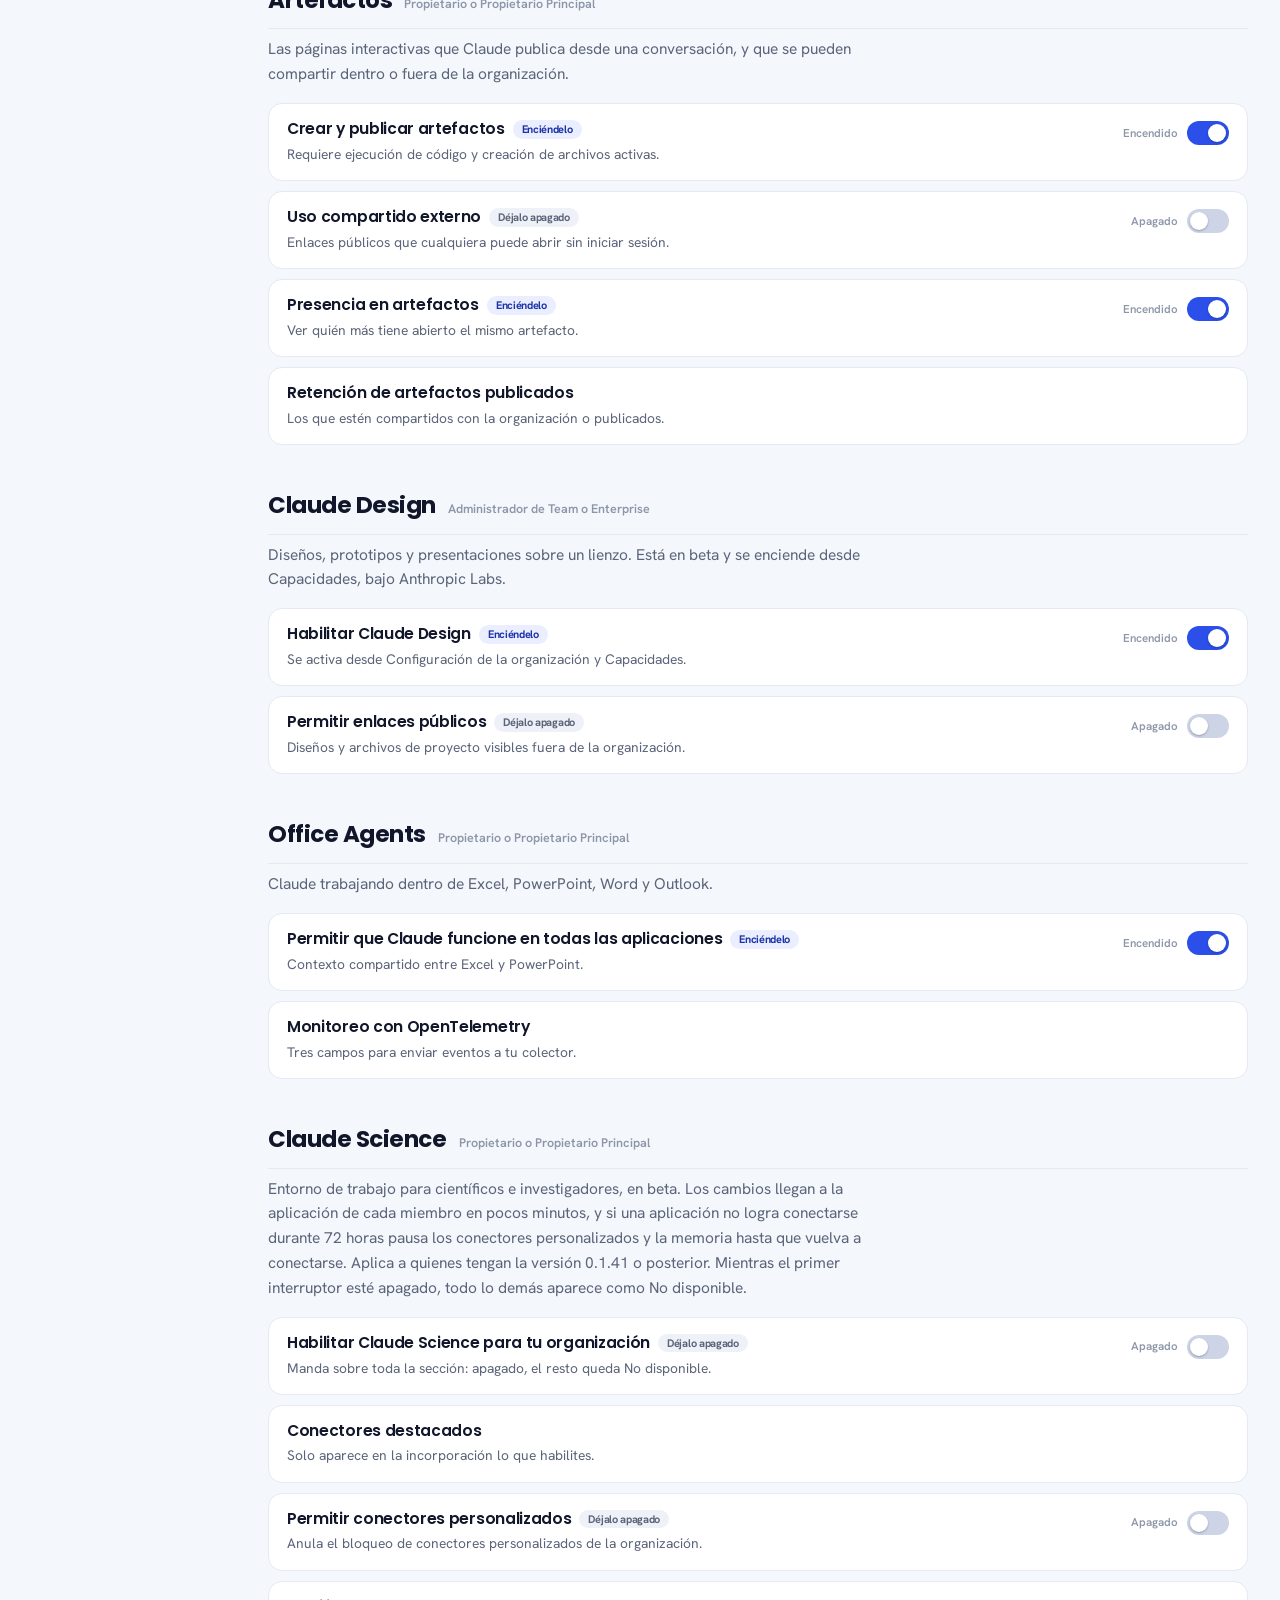
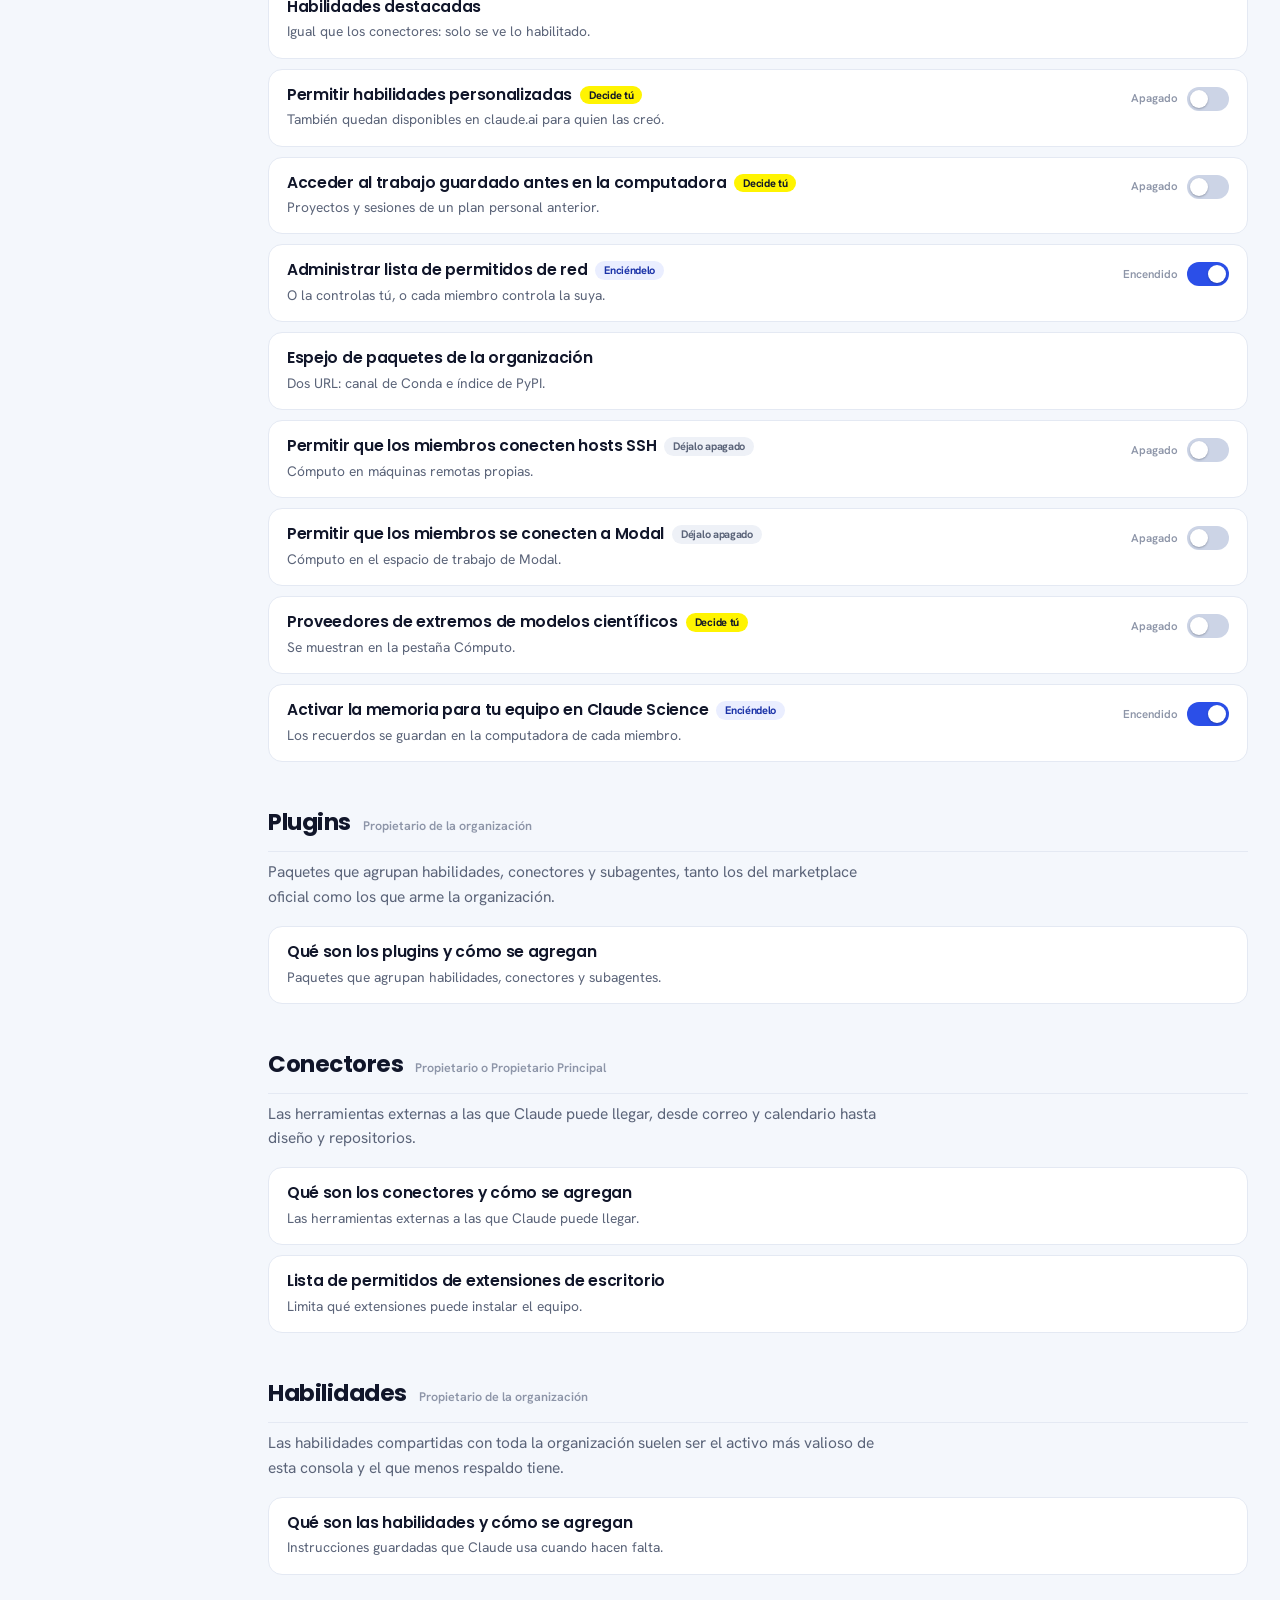
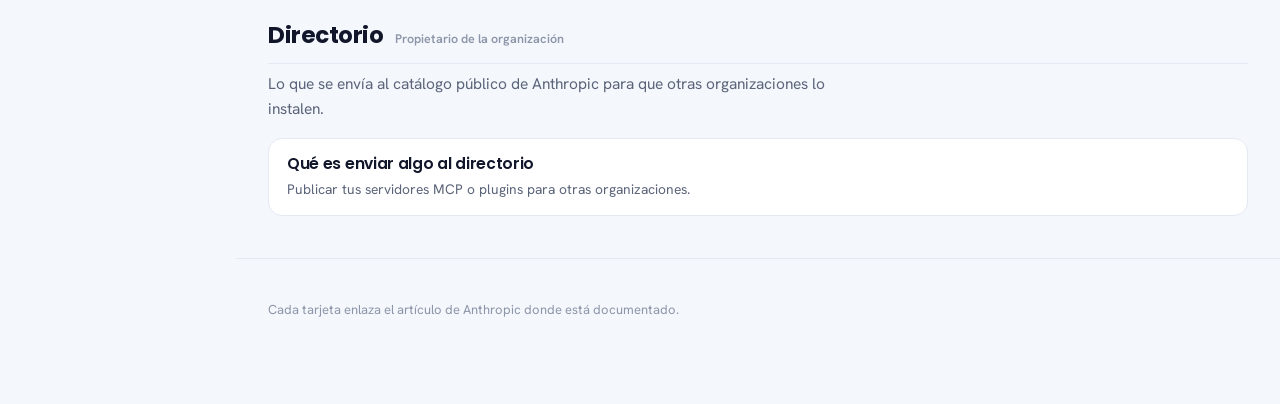
==== commit cd74014a: "Vocabulario en filas desplegables y más ancho, cronograma de bootcamp con varias sesiones, franja de" ====
--- a/public/configuracion.html
+++ b/public/configuracion.html
@@ -97,7 +97,7 @@
 body.menu #velo{display:block}
 
 .main{flex:1;min-width:0;padding:0 0 70px}
-.wrap{max-width:900px;margin:0 auto;padding:0 32px}
+.wrap{max-width:1100px;margin:0 auto;padding:0 32px}
 
 /* ---------- portada ---------- */
 .hero{background:var(--card);border-bottom:1px solid var(--line);padding:44px 0 34px}
@@ -191,7 +191,7 @@
 }
 
 
-footer{max-width:900px;margin:0 auto;padding:28px 32px 0;color:var(--ink-3);font-size:13px;border-top:1px solid var(--line)}
+footer{max-width:1100px;margin:0 auto;padding:28px 32px 0;color:var(--ink-3);font-size:13px;border-top:1px solid var(--line)}
 
 @media(max-width:860px){
   .side{position:fixed;top:0;left:0;height:100vh;transform:translateX(-100%);transition:transform .22s ease}
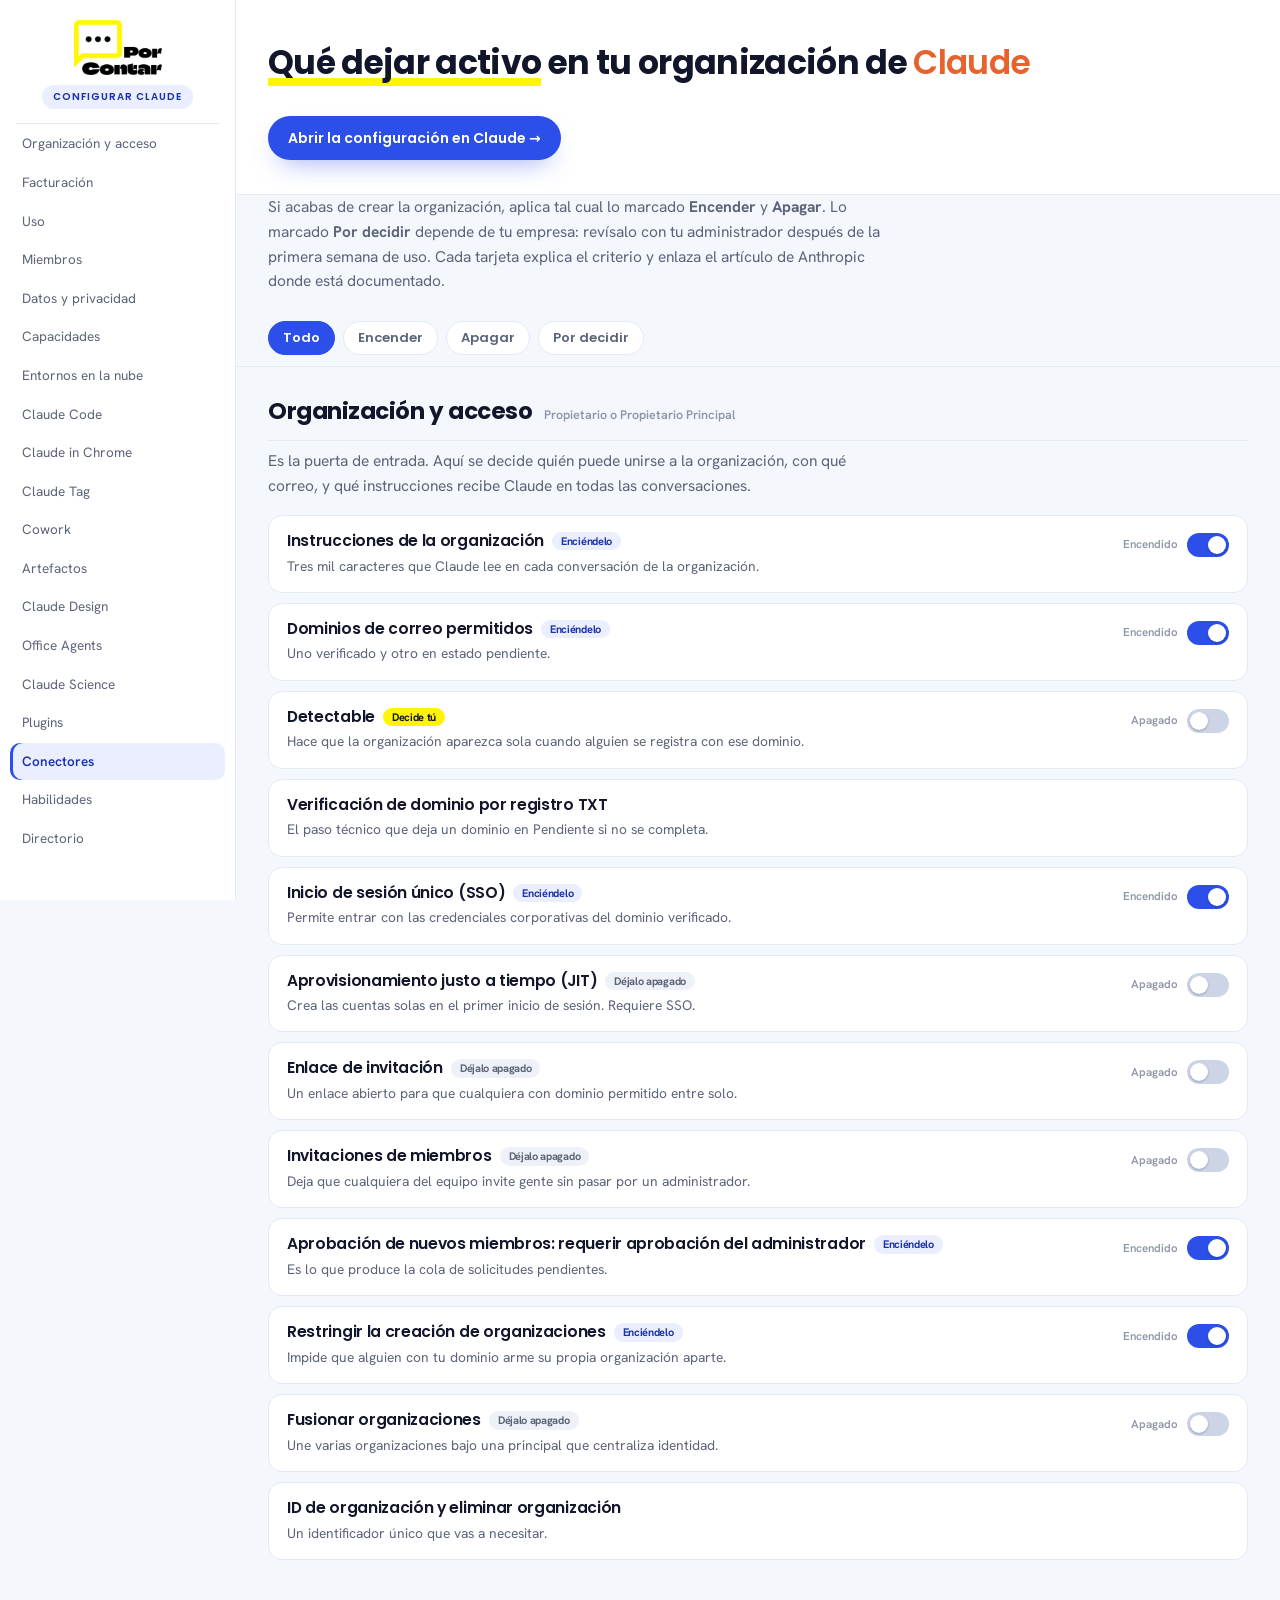
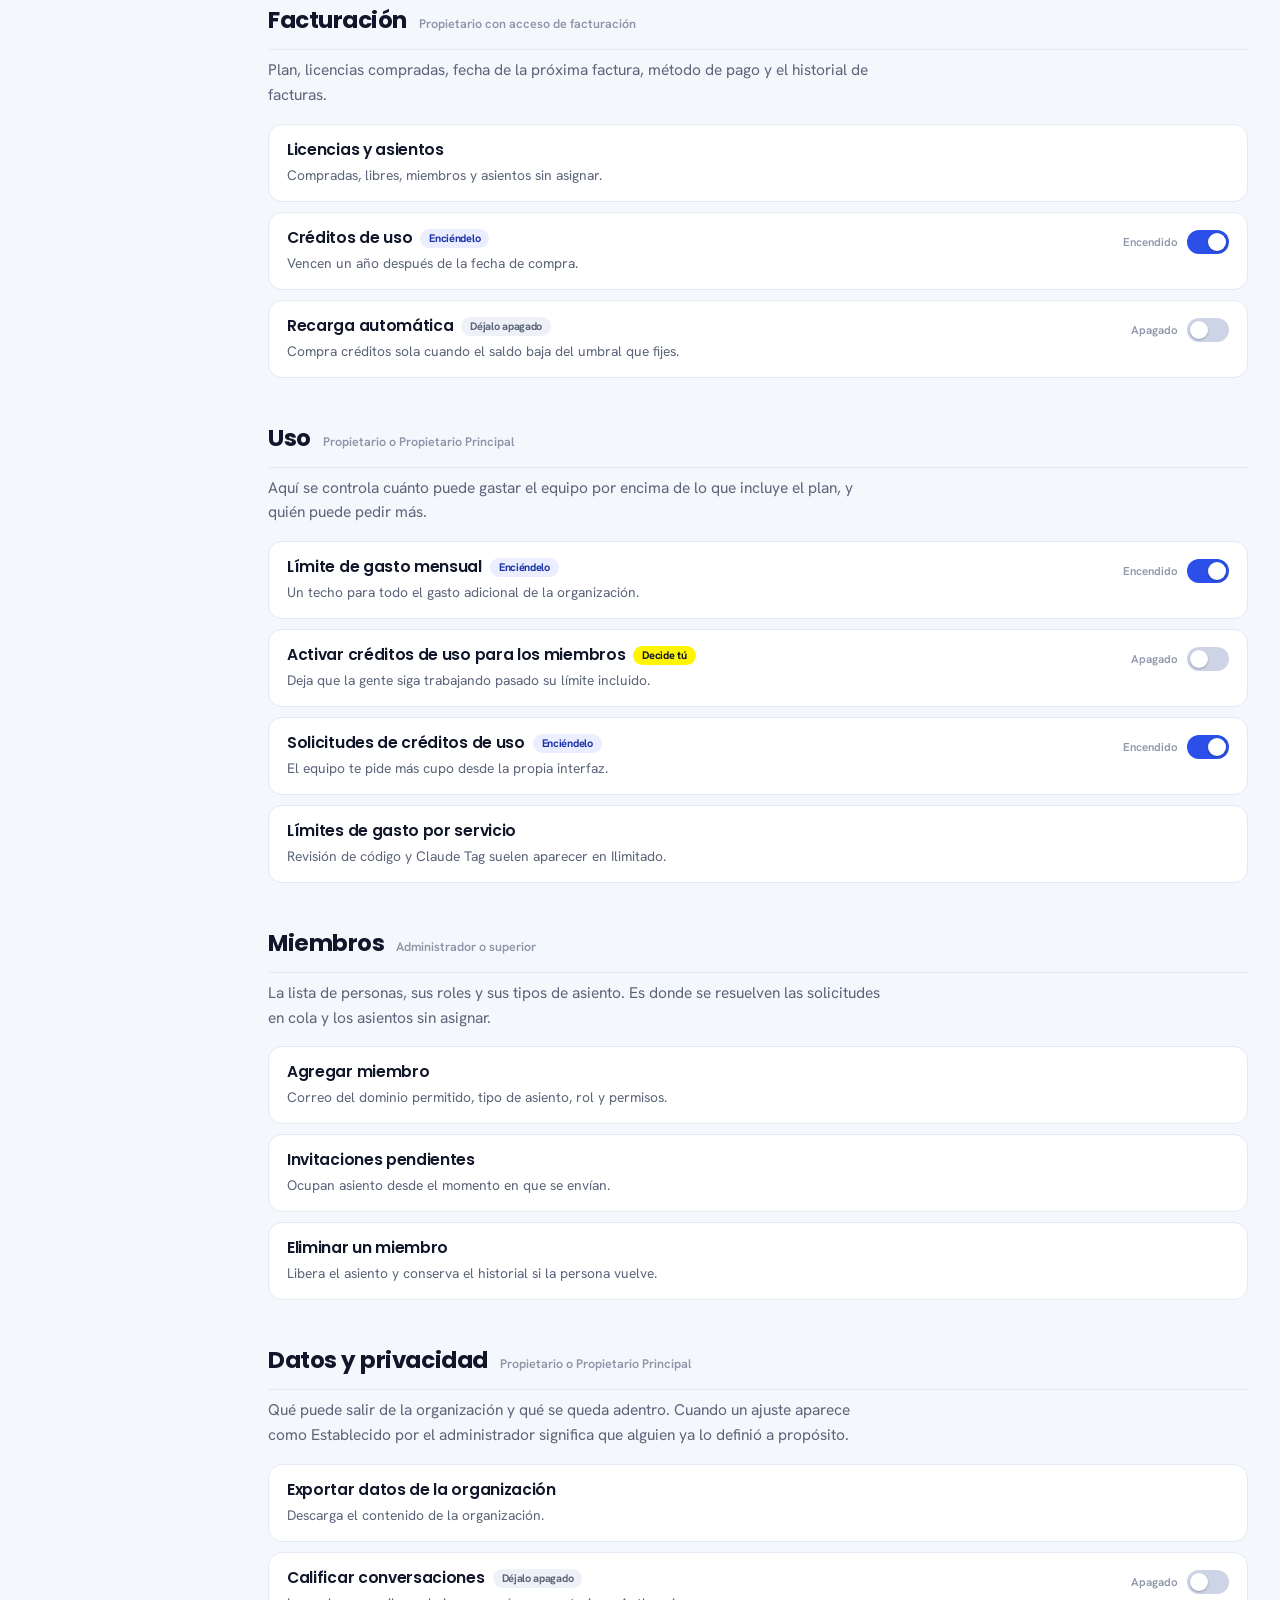
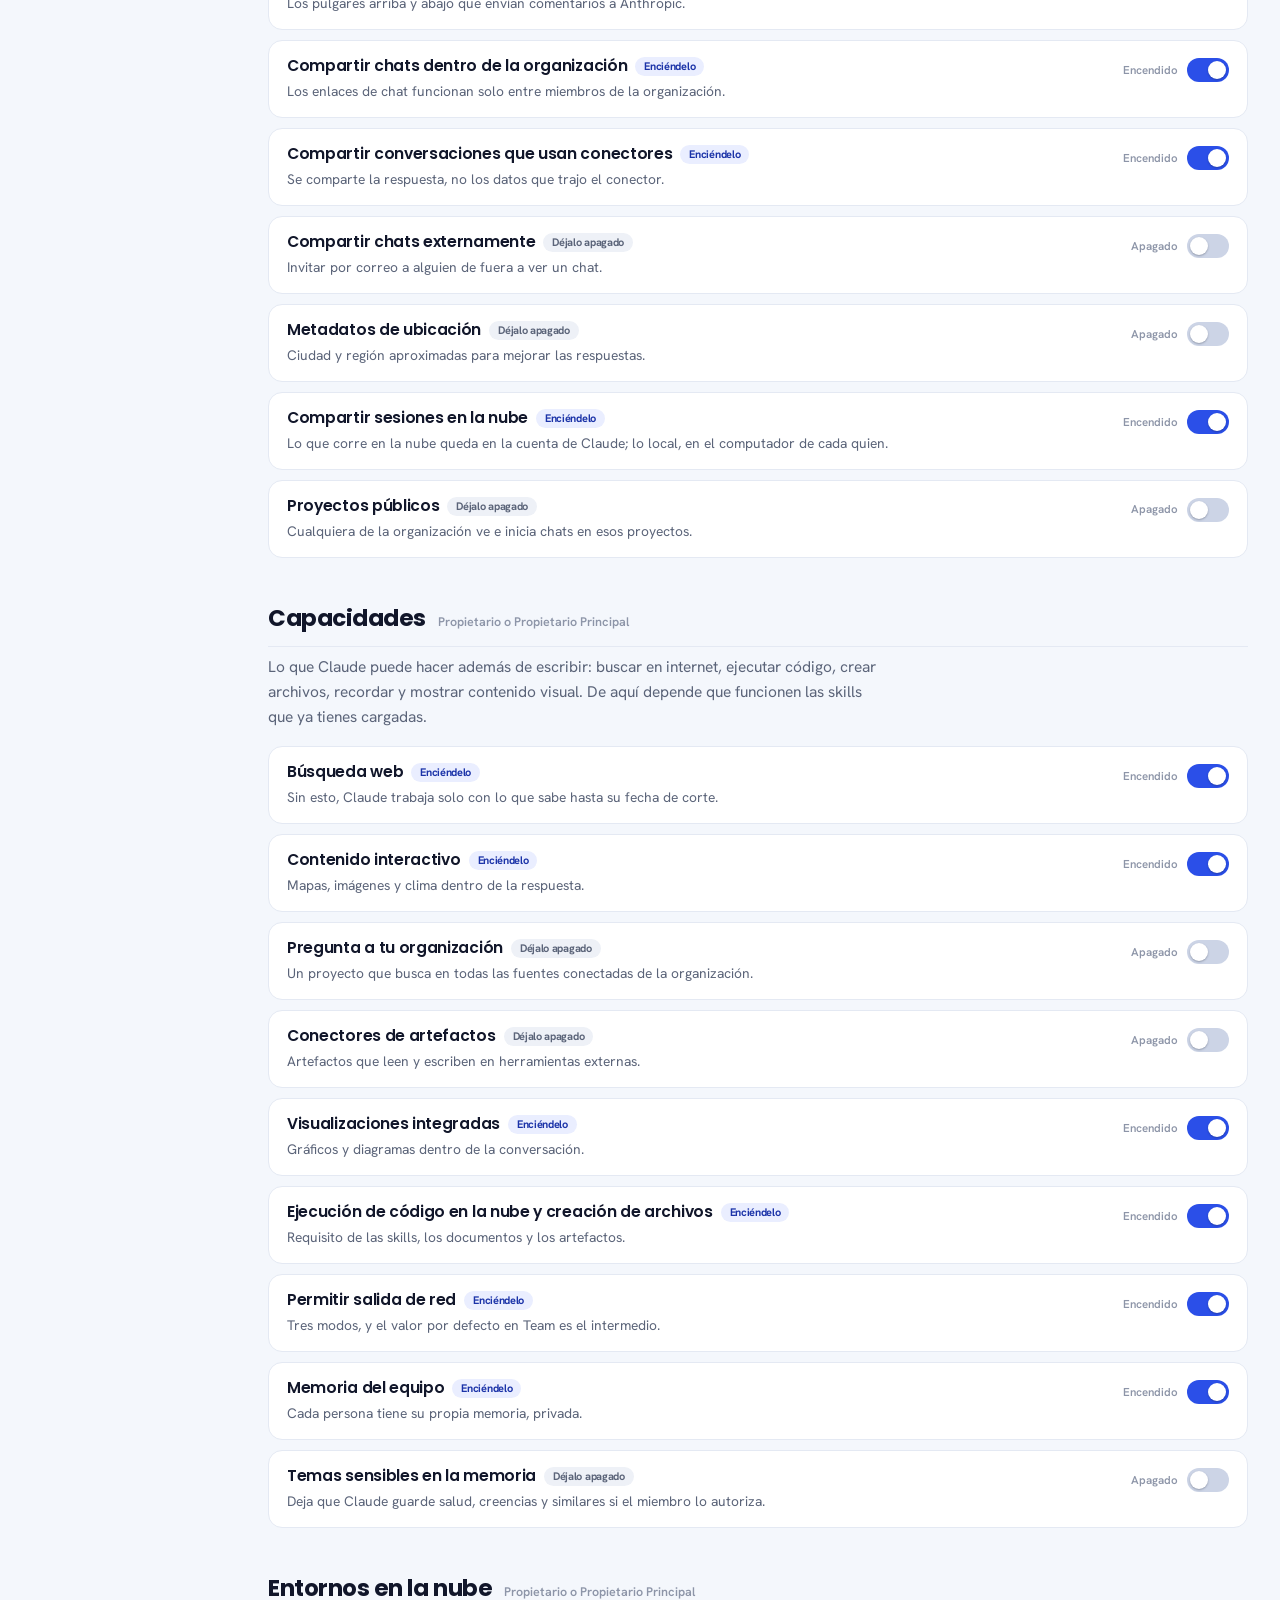
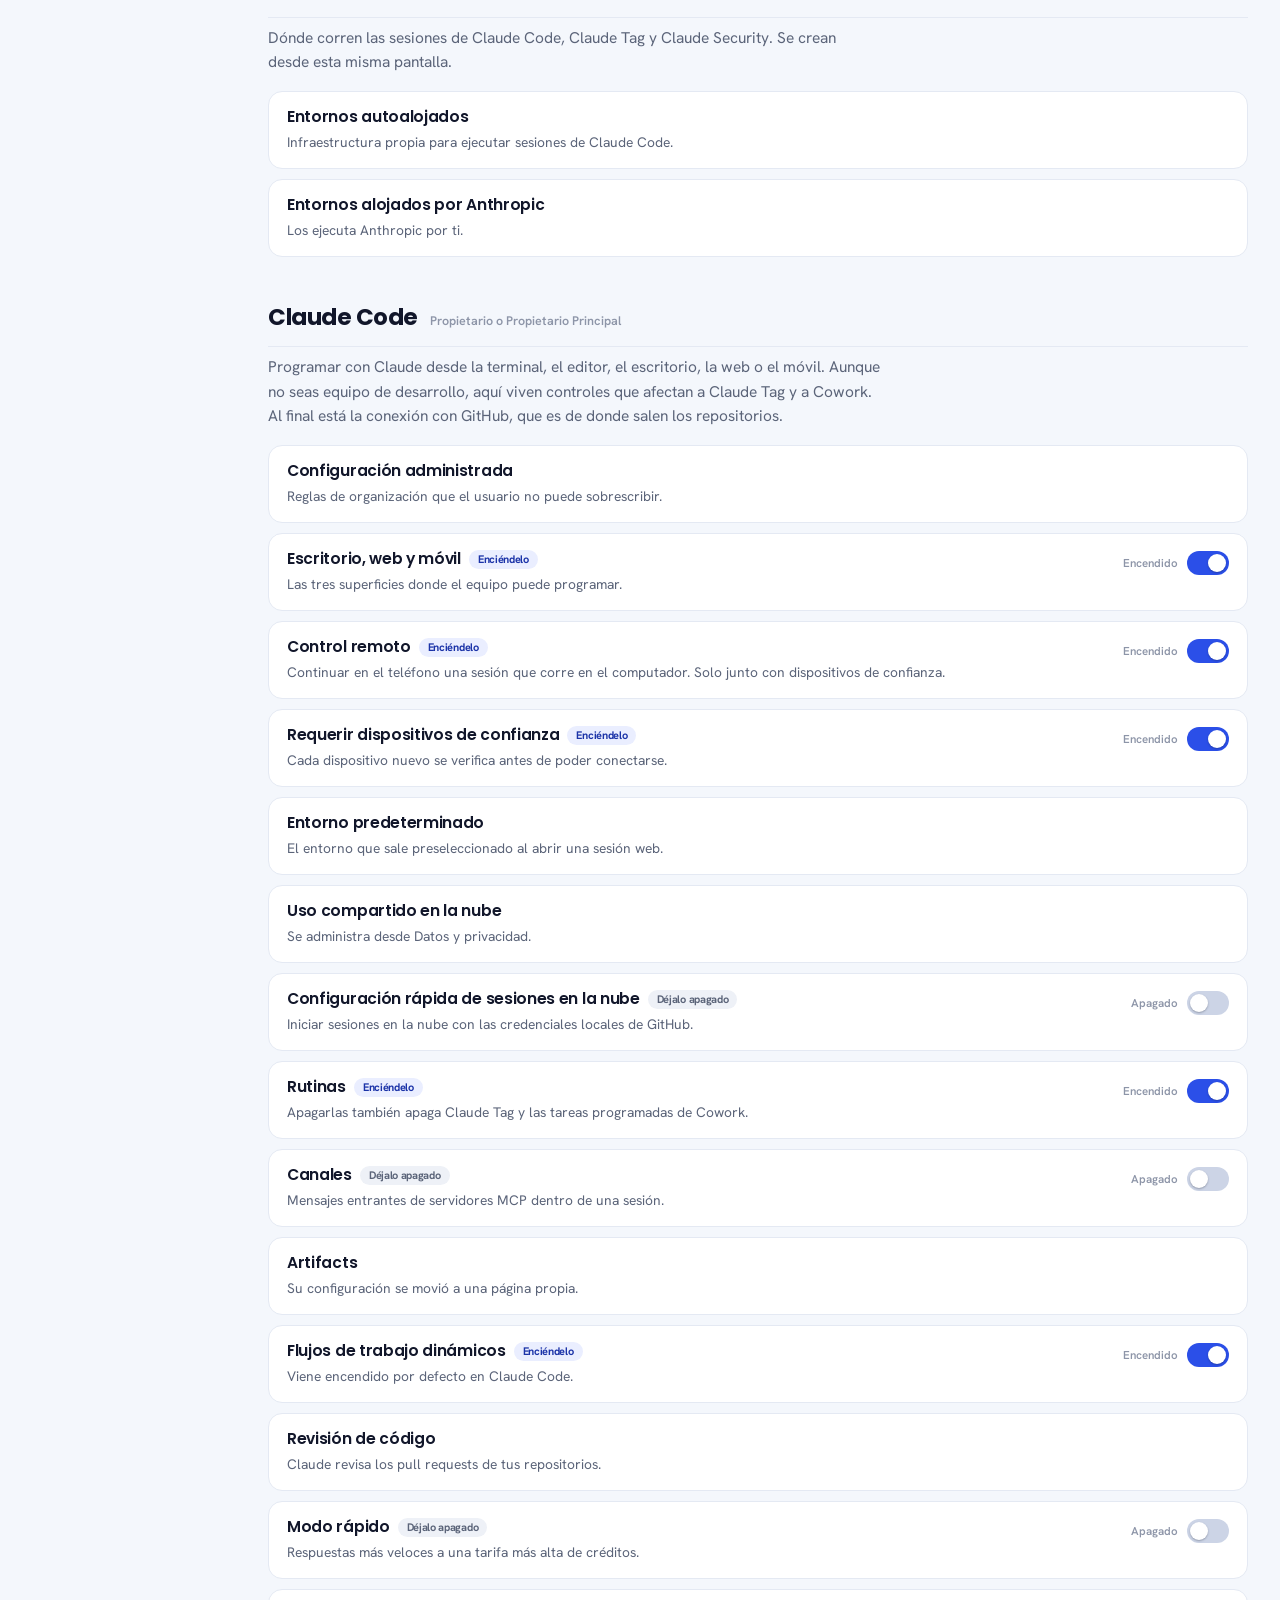
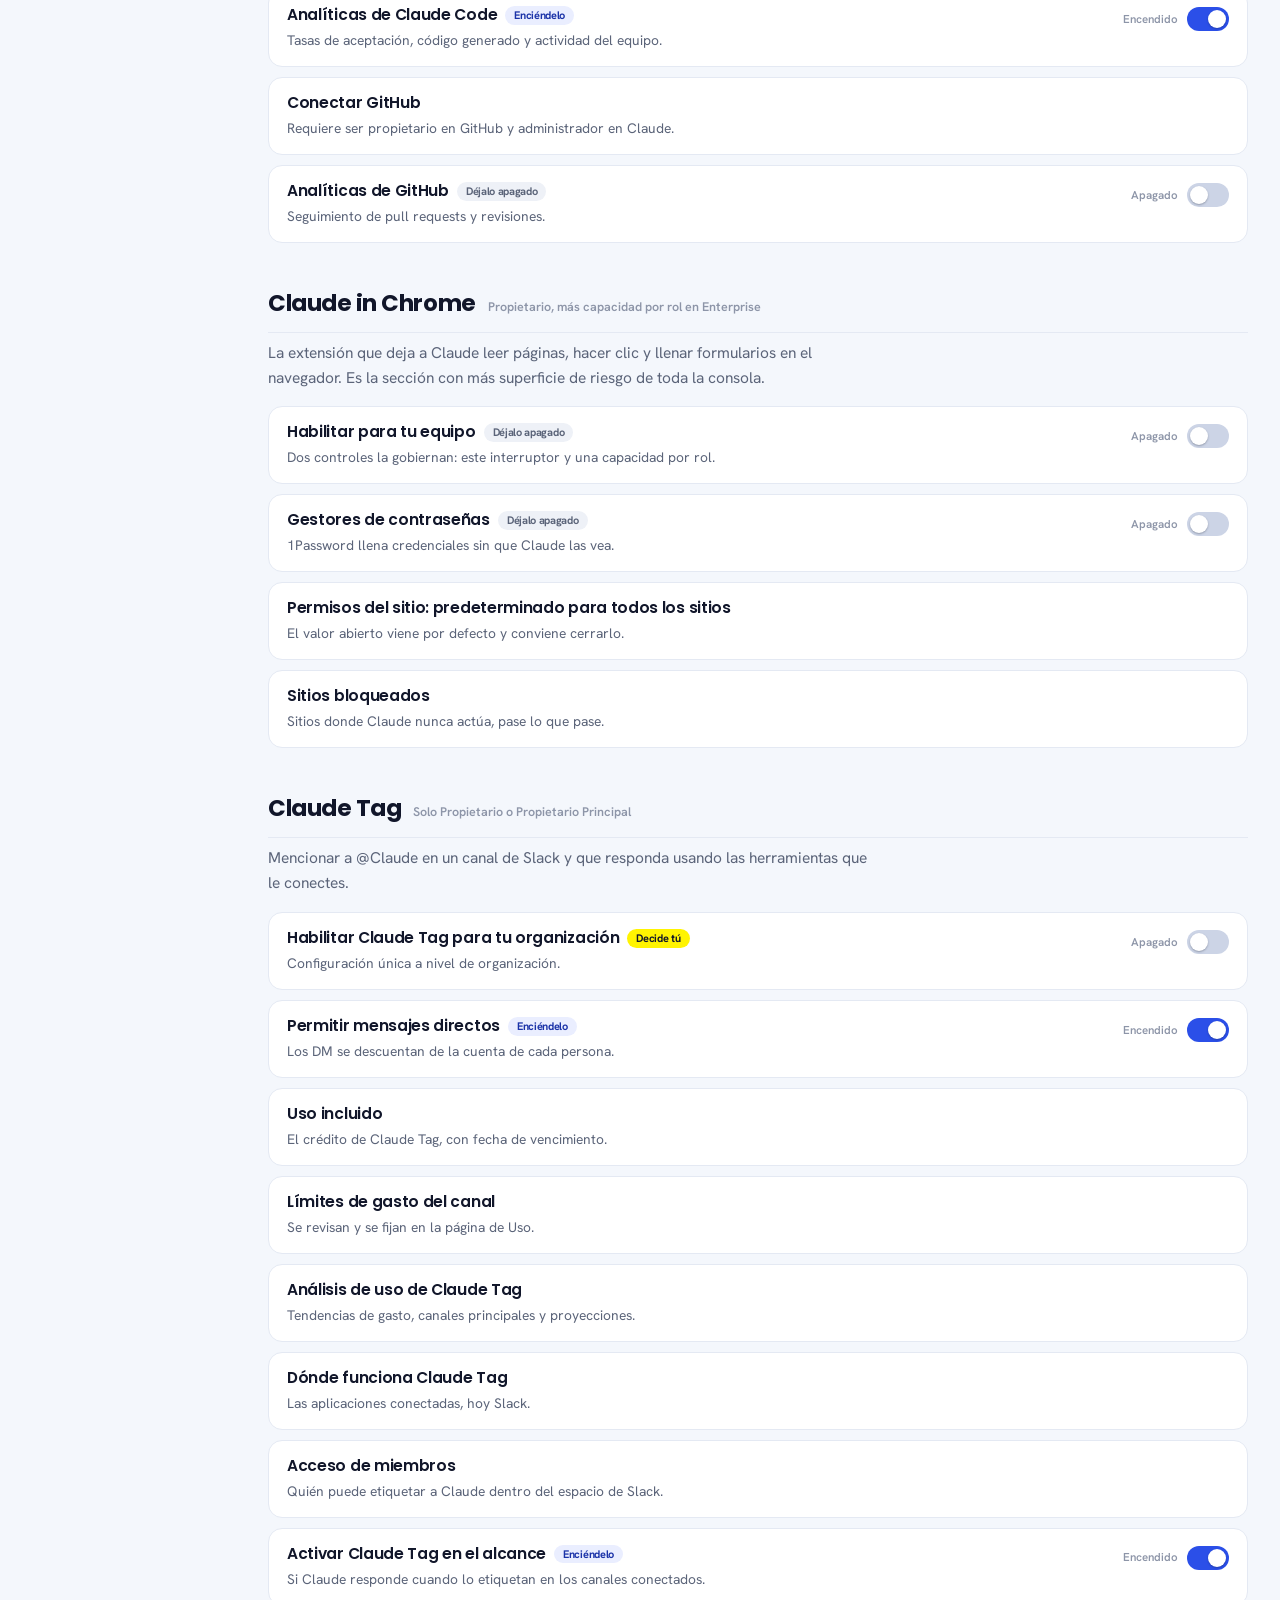
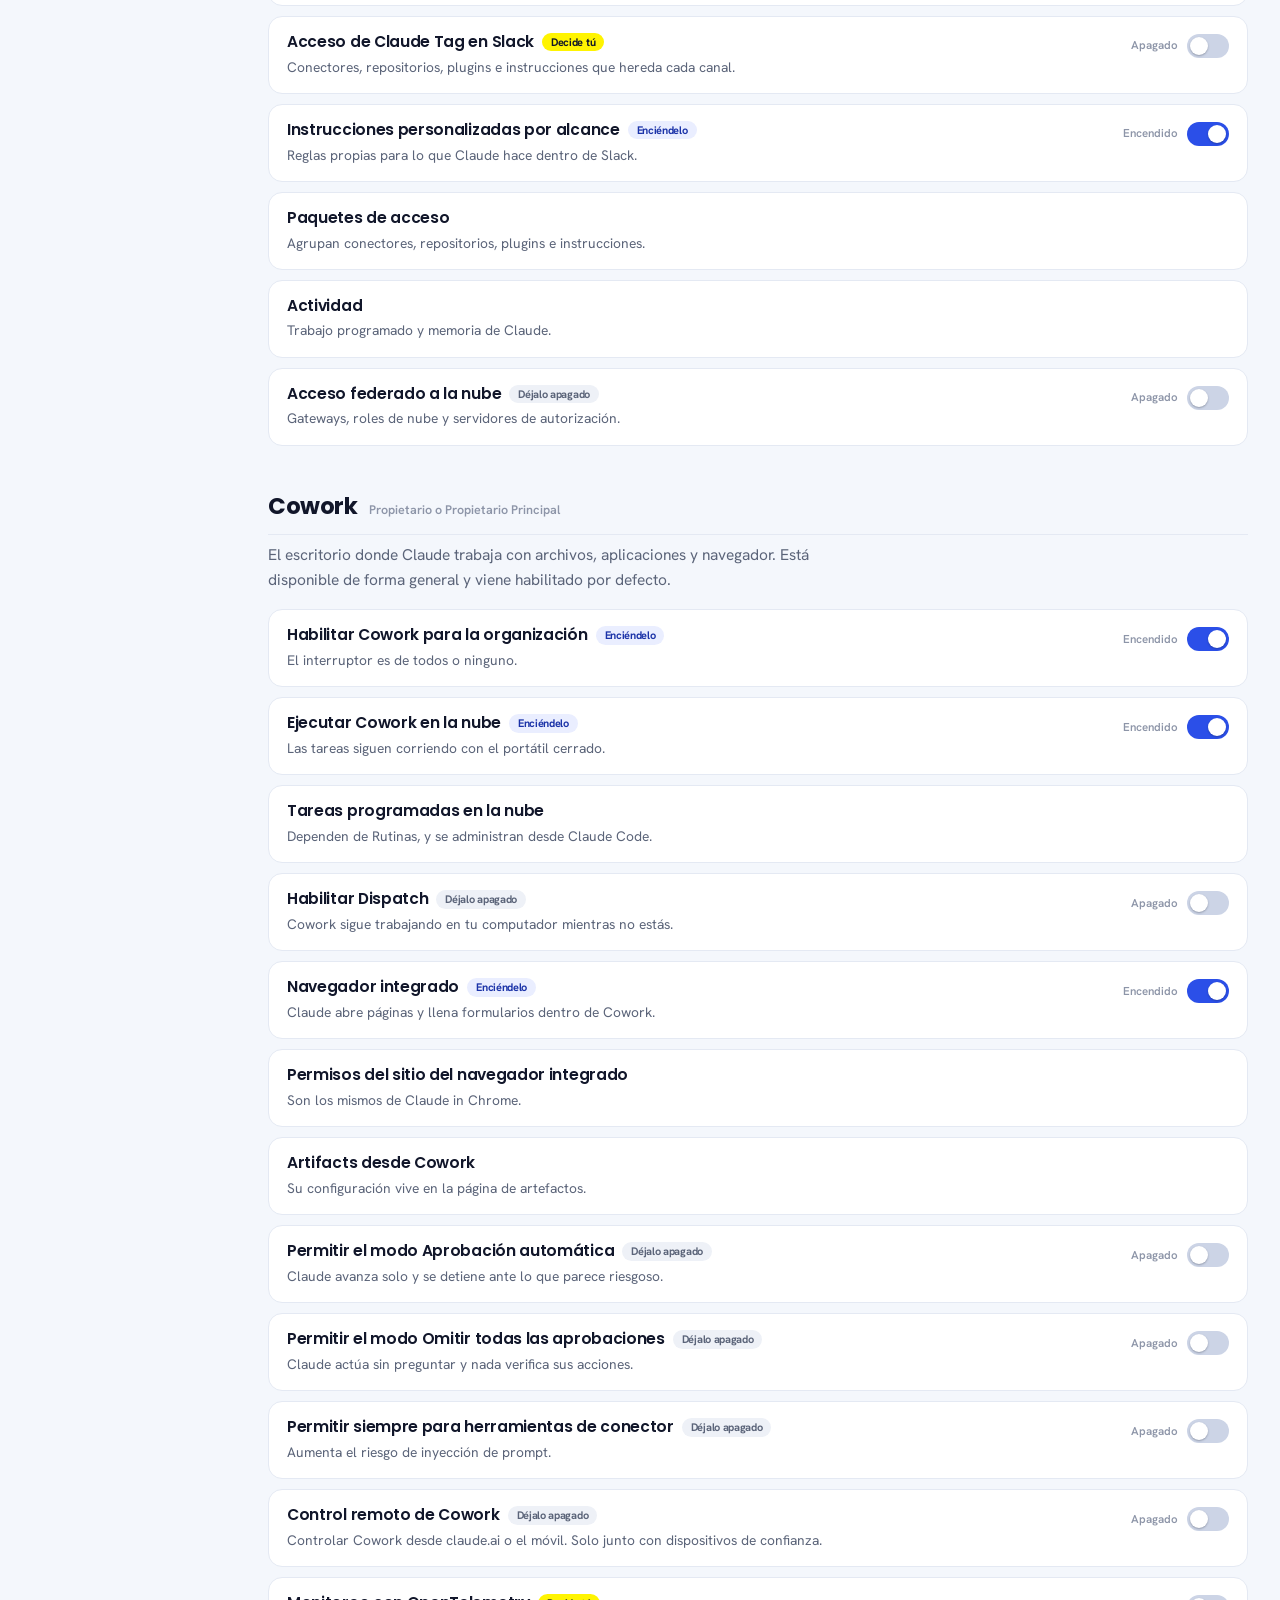
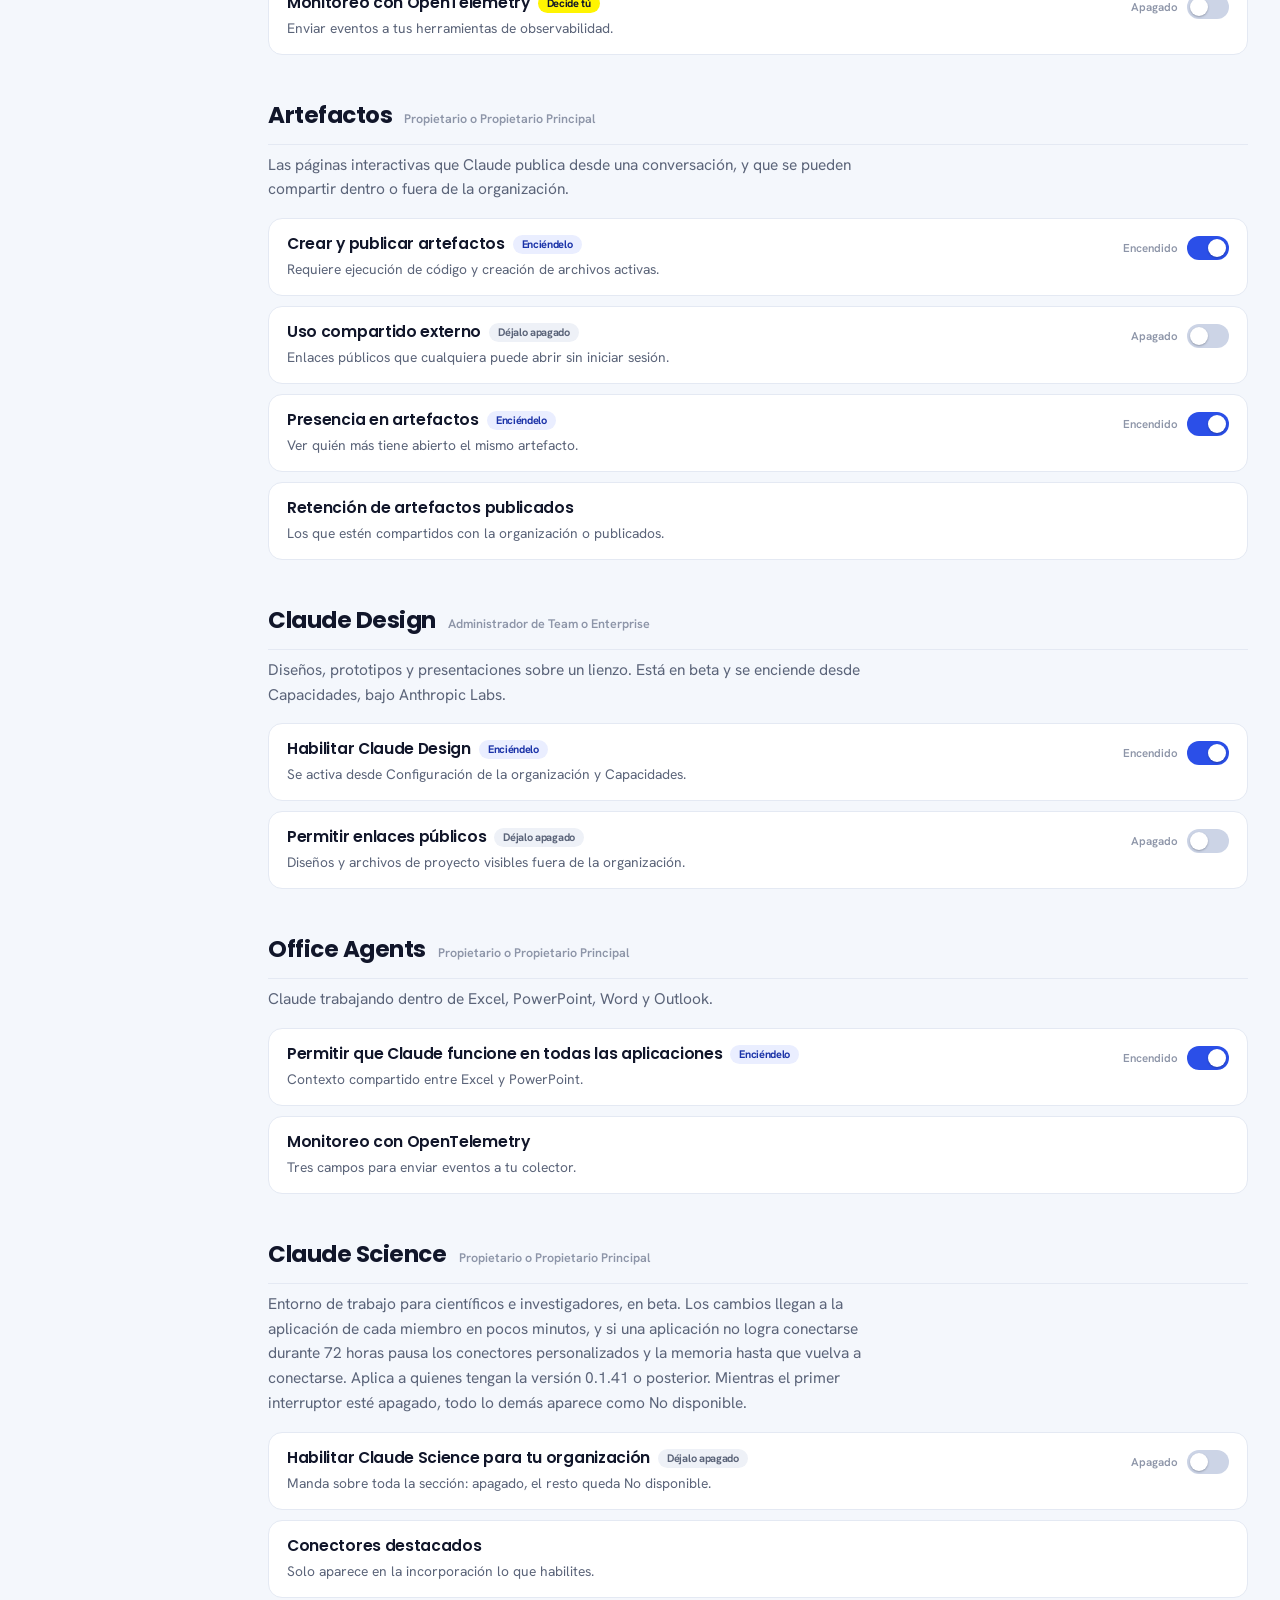
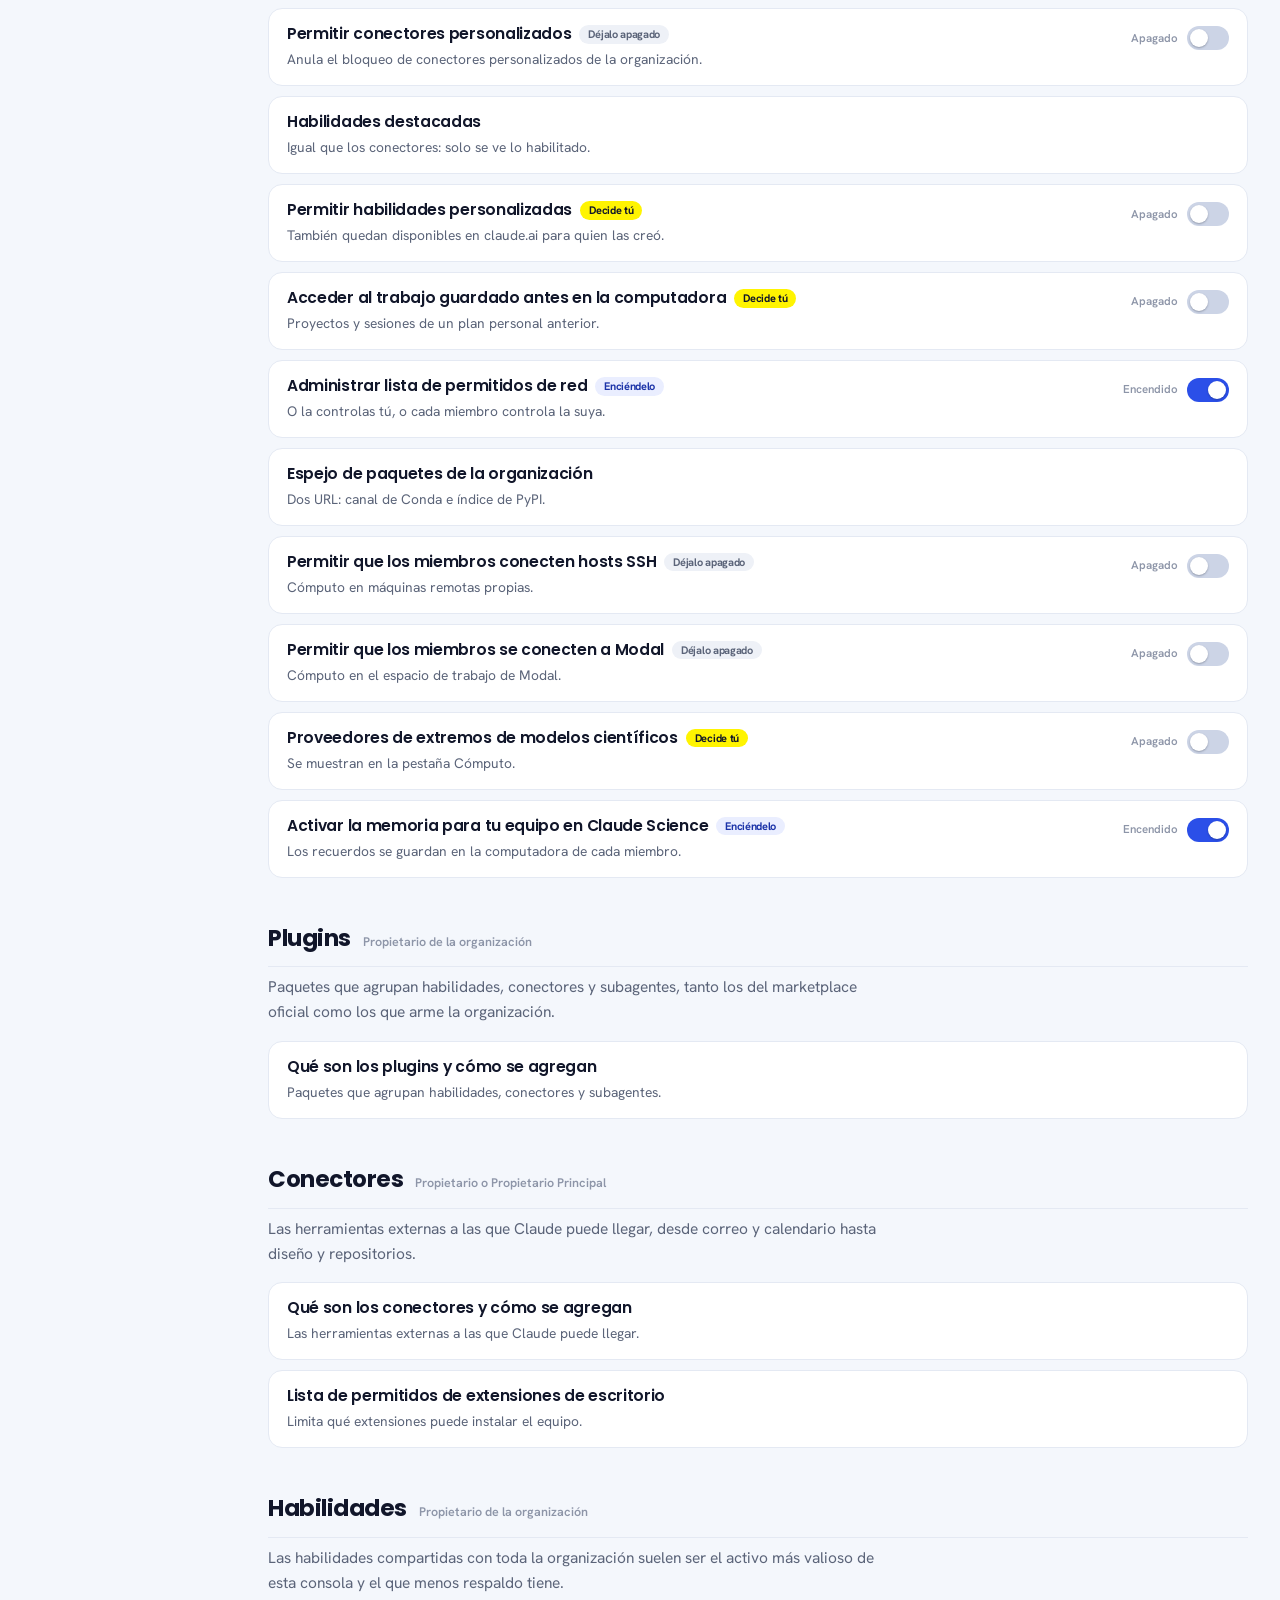
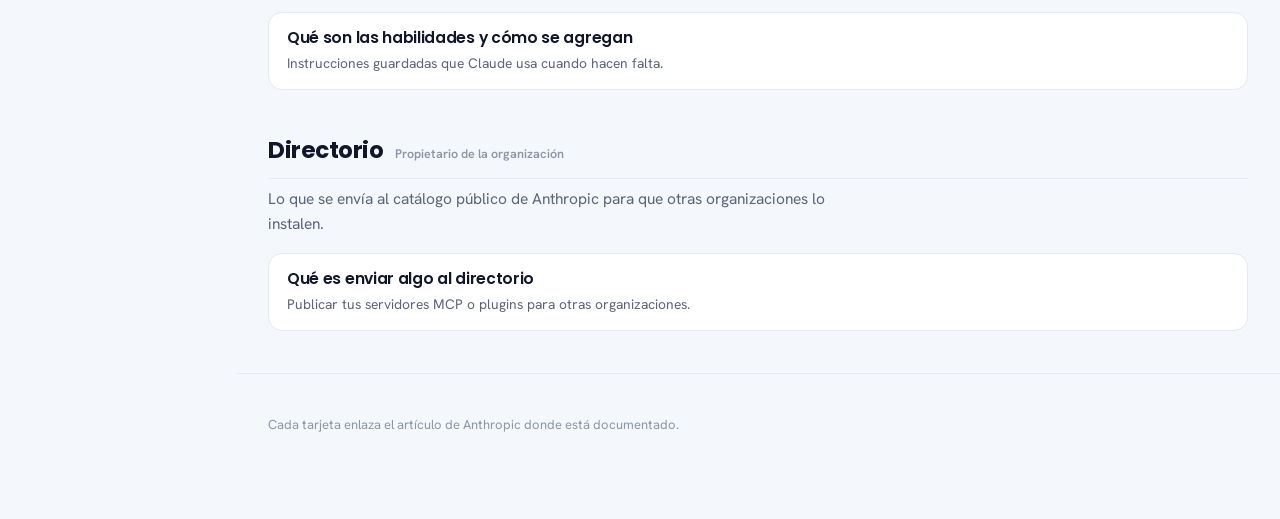
==== commit 3dbfba37: "Configurar Claude: recomendación en los ajustes que estaban por decidir, texto de arranque y sin ref" ====
--- a/public/configuracion.html
+++ b/public/configuracion.html
@@ -230,6 +230,10 @@
   </div>
 
 
+  <div class="wrap">
+    <p class="intro">Si acabas de crear la organización, aplica tal cual lo marcado <strong>Encender</strong> y <strong>Apagar</strong>. Lo marcado <strong>Por decidir</strong> depende de tu empresa: revísalo con tu administrador después de la primera semana de uso. Cada tarjeta explica el criterio y enlaza el artículo de Anthropic donde está documentado.</p>
+  </div>
+
   <div class="barra">
     <div class="wrap">
       <button class="filtro" data-f="todo" aria-pressed="true">Todo</button>
@@ -271,14 +275,14 @@
   criterio:'Sin asientos libres, Detectable es una llave abierta hacia una fila de solicitudes que no puedes atender. Enciéndelo cuando haya asientos comprados y un criterio claro de quién entra.',
   fuente:{t:'Buscar y unirse a una organización de Team o Enterprise', u:'https://support.claude.com/es/articles/13566435-buscar-y-unirse-a-una-organizacion-de-team-o-enterprise'}},
 
- {titulo:'Verificación de dominio por registro TXT', rec:'info', resumen:'El paso técnico que falta para el dominio del colegio.',
+ {titulo:'Verificación de dominio por registro TXT', rec:'info', resumen:'El paso técnico que deja un dominio en Pendiente si no se completa.',
   que:'La pantalla de configuración muestra un registro TXT que empieza con anthropic-domain-verification-. En tu proveedor de DNS se agrega un registro TXT con Host o Nombre en @, que es la raíz del dominio, y el valor pegado exacto. Se suma a los registros TXT existentes, no los reemplaza. El valor distingue mayúsculas de minúsculas y hay que copiarlo completo. Guárdalo antes de salir de la pantalla: una vez que el dominio queda en Pendiente, la consola no vuelve a mostrarlo y hay que eliminar y volver a agregar el dominio para generar uno nuevo.',
   criterio:'Aquí es donde se atascan casi todos los dominios que quedan en Pendiente. Si nadie guardó ese valor TXT, la salida es eliminar el dominio y empezar de nuevo con el DNS abierto en otra pestaña.',
   fuente:{t:'Configurar inicio de sesión único (SSO)', u:'https://support.claude.com/es/articles/13132885-configurar-inicio-de-sesion-unico-sso'}},
 
- {titulo:'Inicio de sesión único (SSO)', rec:'decidir', resumen:'Permite entrar con las credenciales corporativas del dominio verificado.',
+ {titulo:'Inicio de sesión único (SSO)', rec:'activar', resumen:'Permite entrar con las credenciales corporativas del dominio verificado.',
   que:'Permite que las cuentas con correos de dominio verificado inicien sesión mediante SSO. Anthropic usa WorkOS como proveedor para la verificación de dominio y la configuración de SSO. Al activarlo, los usuarios existentes son forzados a cerrar sesión e iniciar sesión de nuevo. El descubrimiento de organizaciones deja de aplicar: el aprovisionamiento pasa a manejarse desde el proveedor de identidad.',
-  criterio:'En un equipo pequeño no vale la fricción. SSO empieza a pagar cuando entra y sale gente seguido o cuando un cliente corporativo lo exige por contrato.',
+  criterio:'Si el dominio ya está verificado, enciéndelo: es la forma de que la gente entre con la cuenta de la empresa y pierda el acceso el mismo día que se va. Solo déjalo apagado mientras el dominio siga en Pendiente.',
   fuente:{t:'Configurar inicio de sesión único (SSO)', u:'https://support.claude.com/es/articles/13132885-configurar-inicio-de-sesion-unico-sso'}},
 
  {titulo:'Aprovisionamiento justo a tiempo (JIT)', rec:'desactivar', resumen:'Crea las cuentas solas en el primer inicio de sesión. Requiere SSO.',
@@ -291,9 +295,9 @@
   criterio:'Es el ajuste que más rápido vacía el presupuesto sin que nadie decida nada. Déjalo apagado mientras el equipo sea pequeño y las licencias estén al tope.',
   fuente:{t:'Gestionar miembros en planes Team y Enterprise', u:'https://support.claude.com/es/articles/13133750-gestionar-miembros-en-planes-team-y-enterprise'}},
 
- {titulo:'Invitaciones de miembros', rec:'decidir', resumen:'Deja que cualquiera del equipo invite gente sin pasar por un administrador.',
+ {titulo:'Invitaciones de miembros', rec:'desactivar', resumen:'Deja que cualquiera del equipo invite gente sin pasar por un administrador.',
   que:'Cualquier miembro accede al flujo de invitación desde el selector de cuenta en Claude. Lo que pasa después depende de tu configuración de aprobación: con aprobación individual la solicitud llega a un administrador y la invitación solo se envía cuando la apruebas; con aprobación automática se envía de inmediato. Las invitaciones enviadas por miembros siguen las mismas restricciones de dominio que cualquier otra vía de entrada.',
-  criterio:'Encendido tiene sentido justamente cuando la aprobación está en manual, porque la persona propone y un administrador confirma. Si algún día pasas a aprobación automática, apágalo el mismo día.',
+  criterio:'Apagado al arrancar: las personas entran por el administrador y nadie más. Enciéndelo solo si la aprobación está en manual y el equipo ya es grande; si algún día pasas a aprobación automática, apágalo el mismo día.',
   fuente:{t:'Gestionar miembros en planes Team y Enterprise', u:'https://support.claude.com/es/articles/13133750-gestionar-miembros-en-planes-team-y-enterprise'}},
 
  {titulo:'Aprobación de nuevos miembros: requerir aprobación del administrador', rec:'activar', resumen:'Es lo que produce la cola de solicitudes pendientes.',
@@ -391,9 +395,9 @@
   criterio:'Hazlo una vez al trimestre y guarda el archivo fuera de Claude. Es tu respaldo si algún día hay que migrar de plan o de organización.',
   fuente:null},
 
- {titulo:'Calificar conversaciones', rec:'decidir', resumen:'Los pulgares arriba y abajo que envían comentarios a Anthropic.',
+ {titulo:'Calificar conversaciones', rec:'desactivar', resumen:'Los pulgares arriba y abajo que envían comentarios a Anthropic.',
   que:'Como Propietario Principal o Propietario puedes gestionar la capacidad de los miembros de enviar comentarios a Anthropic mediante pulgar arriba o pulgar abajo, habilitándola o deshabilitándola para toda la organización.',
-  criterio:'Si el equipo trabaja con material de clientes que no debería salir ni siquiera en un reporte de calidad, apágalo. Si lo que se busca es que Claude mejore en esos casos de uso, déjalo encendido y explícale al equipo qué implica.',
+  criterio:'Apágalo. Cada pulgar envía la conversación completa a Anthropic, que la guarda hasta cinco años y puede usarla para mejorar sus modelos. Con material de clientes no hay caso de uso que lo justifique.',
   fuente:{t:'Gestión de configuraciones de comentarios de usuarios', u:'https://support.anthropic.com/es/articles/10504844-gestion-de-configuraciones-de-comentarios-de-usuarios-en-claude-for-work-planes-team-y-enterprise'}},
 
  {titulo:'Compartir chats dentro de la organización', rec:'activar', resumen:'Los enlaces de chat funcionan solo entre miembros de la organización.',
@@ -406,14 +410,14 @@
   criterio:'El corte que hace Claude aquí es sensato: se comparte el razonamiento, no la base de datos. Déjalo encendido.',
   fuente:{t:'Compartir y dejar de compartir chats', u:'https://support.claude.com/es/articles/10593882-compartir-y-dejar-de-compartir-chats'}},
 
- {titulo:'Compartir chats externamente', rec:'decidir', resumen:'Invitar por correo a alguien de fuera a ver un chat.',
+ {titulo:'Compartir chats externamente', rec:'desactivar', resumen:'Invitar por correo a alguien de fuera a ver un chat.',
   que:'Permite que las personas invitadas inviten a alguien fuera de la organización a un chat por correo. El destinatario inicia sesión con la dirección invitada y obtiene una copia de solo lectura.',
-  criterio:'Es útil para mostrarle a un cliente cómo se llegó a un entregable. También es la puerta por la que sale material que no debía salir. Si lo enciendes, que sea con una regla escrita en las instrucciones de la organización sobre cuándo se puede usar.',
+  criterio:'Apagado por defecto: es la puerta por la que sale material que no debía salir. Si más adelante necesitas mostrarle a un cliente cómo se llegó a un entregable, enciéndelo con una regla escrita en las instrucciones de la organización sobre cuándo se puede usar.',
   fuente:{t:'Compartir y dejar de compartir chats', u:'https://support.claude.com/es/articles/10593882-compartir-y-dejar-de-compartir-chats'}},
 
- {titulo:'Metadatos de ubicación', rec:'decidir', resumen:'Ciudad y región aproximadas para mejorar las respuestas.',
+ {titulo:'Metadatos de ubicación', rec:'desactivar', resumen:'Ciudad y región aproximadas para mejorar las respuestas.',
   que:'Permite que Claude use metadatos de ubicación aproximada, a nivel de ciudad o región, para mejorar la experiencia de producto de los miembros del equipo.',
-  criterio:'Si el equipo trabaja en varios países, ahorra tener que aclarar la ubicación en cada consulta. Es dato de las personas, no de la empresa, así que decídelo con la misma regla que uses para cualquier otro dato personal.',
+  criterio:'Apagado: es dato de las personas, no de la empresa, y la ubicación se aclara en una línea cuando hace falta. Enciéndelo solo si el equipo trabaja en varios países y lo pide.',
   fuente:null},
 
  {titulo:'Compartir sesiones en la nube', rec:'activar', resumen:'Lo que corre en la nube queda en la cuenta de Claude; lo local, en el computador de cada quien.',
@@ -441,15 +445,15 @@
   criterio:'El detalle que importa aquí es que la consulta original no viaja completa a Google ni a Bing. Con eso claro, no hay razón para apagarlo.',
   fuente:{t:'Contenido visual e interactivo para planes Team y Enterprise', u:'https://support.claude.com/es/articles/13663666-contenido-visual-e-interactivo-para-planes-team-y-enterprise'}},
 
- {titulo:'Pregunta a tu organización', rec:'decidir', resumen:'Un proyecto que busca en todas las fuentes conectadas de la organización.',
+ {titulo:'Pregunta a tu organización', rec:'desactivar', resumen:'Un proyecto que busca en todas las fuentes conectadas de la organización.',
   que:'La búsqueda empresarial agrega un proyecto preconfigurado que aparece en la barra lateral de cada miembro y que busca en las fuentes de datos conectadas de la organización para dar respuestas citadas. Viene habilitado por defecto en Team y Enterprise, pero el Propietario debe completar la configuración inicial antes de que otros miembros puedan usarlo, y es quien controla qué aplicaciones quedan conectadas al proyecto. Cada usuario debe autenticarse por su cuenta en esas aplicaciones antes de usarlas.',
-  criterio:'Suele estar encendido pero sin configurar, que es lo mismo que apagado con ruido visual. Dedícale veinte minutos. Con Drive y el correo conectados deja de existir la pregunta de dónde quedó tal documento.',
+  criterio:'Apagado hasta revisar los permisos de Drive o SharePoint: busca en todo lo que cada persona pueda abrir, incluidas las carpetas compartidas con todos por error. Cuando los permisos estén limpios, enciéndelo y dedícale veinte minutos de configuración.',
   fuente:{t:'Usar búsqueda empresarial', u:'https://support.claude.com/es/articles/12489464-usar-busqueda-empresarial'}},
 
- {titulo:'Conectores de artefactos', rec:'decidir', resumen:'Artefactos que leen y escriben en herramientas externas.',
+ {titulo:'Conectores de artefactos', rec:'desactivar', resumen:'Artefactos que leen y escriben en herramientas externas.',
   que:'Los artefactos pueden conectarse a servicios externos mediante MCP, lo que permite aplicaciones interactivas que leen y escriben en herramientas como Asana, Google Calendar o Slack, incluidos servidores MCP personalizados. Cuando un artefacto necesita acceder a una herramienta, se pide aprobación en la primera interacción. Cada usuario debe autenticar los servidores por separado, incluso con artefactos compartidos. Los administradores pueden habilitar o deshabilitar el acceso MCP de artefactos a nivel de organización, pero no pueden administrar qué servidores MCP específicos usan los artefactos.',
   aviso:'Esa última parte es la que hay que sopesar: puedes abrir o cerrar la puerta, pero no elegir por dónde entran una vez abierta.',
-  criterio:'Enciéndelo si vas a construir tableros vivos para clientes. Si no tienes ese caso todavía, no abras una puerta que no puedes acotar.',
+  criterio:'Apagado hasta tener el caso de uso: no abras una puerta que no puedes acotar. Enciéndelo cuando vayas a construir tableros vivos para clientes.',
   fuente:{t:'Qué son los artefactos y cómo los uso', u:'https://support.claude.com/es/articles/9487310-que-son-los-artefactos-y-como-los-uso'}},
 
  {titulo:'Visualizaciones integradas', rec:'activar', resumen:'Gráficos y diagramas dentro de la conversación.',
@@ -536,10 +540,10 @@
   criterio:'Déjalo apagado mientras GitHub no esté conectado a la organización. Cuando lo esté, el acceso a repositorios debería decidirse en la conexión, no con las credenciales sueltas de cada quien.',
   fuente:null},
 
- {titulo:'Rutinas', rec:'decidir', resumen:'Apagarlas también apaga Claude Tag y las tareas programadas de Cowork.',
+ {titulo:'Rutinas', rec:'activar', resumen:'Apagarlas también apaga Claude Tag y las tareas programadas de Cowork.',
   que:'Permite que el equipo cree rutinas programadas y activadas por webhook que ejecutan Claude Code de forma autónoma en la nube. Al desactivar esta opción también se desactivan Claude Tag y las tareas programadas para Cowork en la nube.',
   nodoc:'La dependencia entre Rutinas, Claude Tag y las tareas de Cowork está declarada en la consola. No encontré un artículo de soporte que la desarrolle.',
-  criterio:'Ojo con este: es un interruptor que apaga tres cosas. Si algún día Claude Tag deja de responder en Slack sin explicación, este es el primer lugar donde mirar.',
+  criterio:'Déjalo encendido: apagarlo mata también las tareas programadas de Cowork y Claude Tag. Si algún día Claude Tag deja de responder en Slack sin explicación, este es el primer lugar donde mirar.',
   fuente:{t:'Rutinas de Claude Code', u:'https://code.claude.com/docs/en/routines'}},
 
  {titulo:'Canales', rec:'desactivar', resumen:'Mensajes entrantes de servidores MCP dentro de una sesión.',
@@ -591,9 +595,9 @@
 id:'chrome', nombre:'Claude in Chrome', quien:'Propietario, más capacidad por rol en Enterprise',
 intro:'La extensión que deja a Claude leer páginas, hacer clic y llenar formularios en el navegador. Es la sección con más superficie de riesgo de toda la consola.',
 items:[
- {titulo:'Habilitar para tu equipo', rec:'decidir', resumen:'Dos controles la gobiernan: este interruptor y una capacidad por rol.',
+ {titulo:'Habilitar para tu equipo', rec:'desactivar', resumen:'Dos controles la gobiernan: este interruptor y una capacidad por rol.',
   que:'Claude in Chrome tiene su propio permiso, separado del de Cowork, y no hereda el acceso de Cowork de un usuario. Dos configuraciones lo controlan: un interruptor a nivel de organización y una capacidad por rol que se otorga o se retiene, esta última aplicable a organizaciones Enterprise con roles personalizados. El tráfico de chat de la extensión pasa por los mismos puntos de conexión de Claude que ya usas, así que los controles de red que tengas ahí también aplican.',
-  criterio:'Si lo enciendes, hazlo como piloto con dos personas y con lista de permitidos, no para todo el equipo de golpe.',
+  criterio:'Apagado al arrancar: Claude ve todo lo que hay en pantalla. Cuando lo enciendas, hazlo como piloto con dos personas y con lista de permitidos, no para todo el equipo de golpe.',
   fuente:{t:'Controles de administrador de Claude en Chrome', u:'https://support.claude.com/es/articles/13065128-controles-de-administrador-de-claude-en-chrome'}},
 
 
@@ -712,10 +716,10 @@
   criterio:'Si un día dejan de correr, revisa Rutinas en Claude Code antes que nada: ese interruptor apaga estas tareas y también Claude Tag.',
   fuente:{t:'Rutinas de Claude Code', u:'https://code.claude.com/docs/en/routines'}},
 
- {titulo:'Habilitar Dispatch', rec:'decidir', resumen:'Cowork sigue trabajando en tu computador mientras no estás.',
+ {titulo:'Habilitar Dispatch', rec:'desactivar', resumen:'Cowork sigue trabajando en tu computador mientras no estás.',
   que:'Permite que los miembros mantengan Cowork ejecutándose en su computador para trabajar en tareas en segundo plano. Pueden enviar instrucciones desde cualquier dispositivo con sesión iniciada, y Cowork puede acceder a archivos, aplicaciones y sitios web en esa máquina sin supervisión directa.',
   aviso:'Sin supervisión directa es la parte que hay que leer dos veces.',
-  criterio:'Si lo enciendes, que sea con dispositivos de confianza activo. Es la misma exposición que el control remoto de Claude Code.',
+  criterio:'Apagado al arrancar: es la misma exposición que el control remoto de Claude Code. Si lo enciendes después, que sea con dispositivos de confianza activo.',
   fuente:{t:'Usar Claude Cowork de forma segura', u:'https://support.claude.com/es/articles/13364135-usar-claude-cowork-de-forma-segura'}},
 
  {titulo:'Navegador integrado', rec:'activar', resumen:'Claude abre páginas y llena formularios dentro de Cowork.',
@@ -733,9 +737,9 @@
   criterio:'Los ajustes están en la sección Artefactos de esta guía: crear y publicar encendido, uso compartido externo apagado.',
   fuente:null},
 
- {titulo:'Permitir el modo Aprobación automática', rec:'decidir', resumen:'Claude avanza solo y se detiene ante lo que parece riesgoso.',
+ {titulo:'Permitir el modo Aprobación automática', rec:'desactivar', resumen:'Claude avanza solo y se detiene ante lo que parece riesgoso.',
   que:'Cuando está habilitado, los usuarios pueden permitir que Claude apruebe acciones por su cuenta en lugar de aprobar cada una, incluido el uso de herramientas, la edición de archivos y la navegación. Claude revisa cada acción por seguridad y hace una pausa ante cualquier cosa que parezca insegura. Está disponible de forma predeterminada, y si el administrador lo desactiva, el modo no aparece en el selector de los usuarios.',
-  criterio:'Es el punto medio razonable: sin él, la gente aprueba cincuenta veces por tarea y termina aprobando sin leer. Aun así es una relajación de control, no una protección, así que decídelo según con qué material trabaje el equipo. Con archivos de clientes, aprobación por acción.',
+  criterio:'Apagado las primeras semanas: con archivos de clientes, aprobación por acción. Es una relajación de control, no una protección. Cuando el equipo ya sepa qué hace Claude y con qué material, enciéndelo para que la gente no apruebe cincuenta veces por tarea sin leer.',
   fuente:{t:'Comienza con Claude Cowork', u:'https://support.claude.com/es/articles/13345190-comienza-con-claude-cowork'}},
 
  {titulo:'Permitir el modo Omitir todas las aprobaciones', rec:'desactivar', resumen:'Claude actúa sin preguntar y nada verifica sus acciones.',
@@ -748,10 +752,10 @@
   criterio:'Apagado. Una instrucción escondida en un correo o en un documento de cliente no debería poder escribir en el CRM sin que alguien lo vea.',
   fuente:{t:'Usar Claude Cowork de forma segura', u:'https://support.claude.com/es/articles/13364135-usar-claude-cowork-de-forma-segura'}},
 
- {titulo:'Control remoto de Cowork', rec:'decidir', resumen:'Controlar Cowork desde claude.ai o el móvil. Solo junto con dispositivos de confianza.',
+ {titulo:'Control remoto de Cowork', rec:'desactivar', resumen:'Controlar Cowork desde claude.ai o el móvil. Solo junto con dispositivos de confianza.',
   que:'Permite que el equipo controle Cowork en sus computadoras desde claude.ai o la aplicación móvil. Esas sesiones pueden acceder a archivos, herramientas y aplicaciones en la computadora del usuario. Es un interruptor distinto al de Claude Code, pero Requerir dispositivos de confianza es uno solo: aplica sin importar cuál de los dos controles remotos esté activo.',
   aviso:'Acceder a archivos, herramientas y aplicaciones de la computadora es exactamente lo que suena. Sin dispositivos de confianza, basta una sesión abierta en un navegador ajeno.',
-  criterio:'Enciéndelo junto con Requerir dispositivos de confianza, nunca solo. Si hoy tienes el control remoto encendido y los dispositivos de confianza apagados, ese es el primer ajuste que hay que cambiar.',
+  criterio:'Apagado al arrancar. Si lo enciendes después, hazlo junto con Requerir dispositivos de confianza, nunca solo. Si hoy tienes el control remoto encendido y los dispositivos de confianza apagados, ese es el primer ajuste que hay que cambiar.',
   fuente:{t:'Usar Claude Cowork de forma segura', u:'https://support.claude.com/es/articles/13364135-usar-claude-cowork-de-forma-segura'}},
 
  {titulo:'Monitoreo con OpenTelemetry', rec:'decidir', resumen:'Enviar eventos a tus herramientas de observabilidad.',
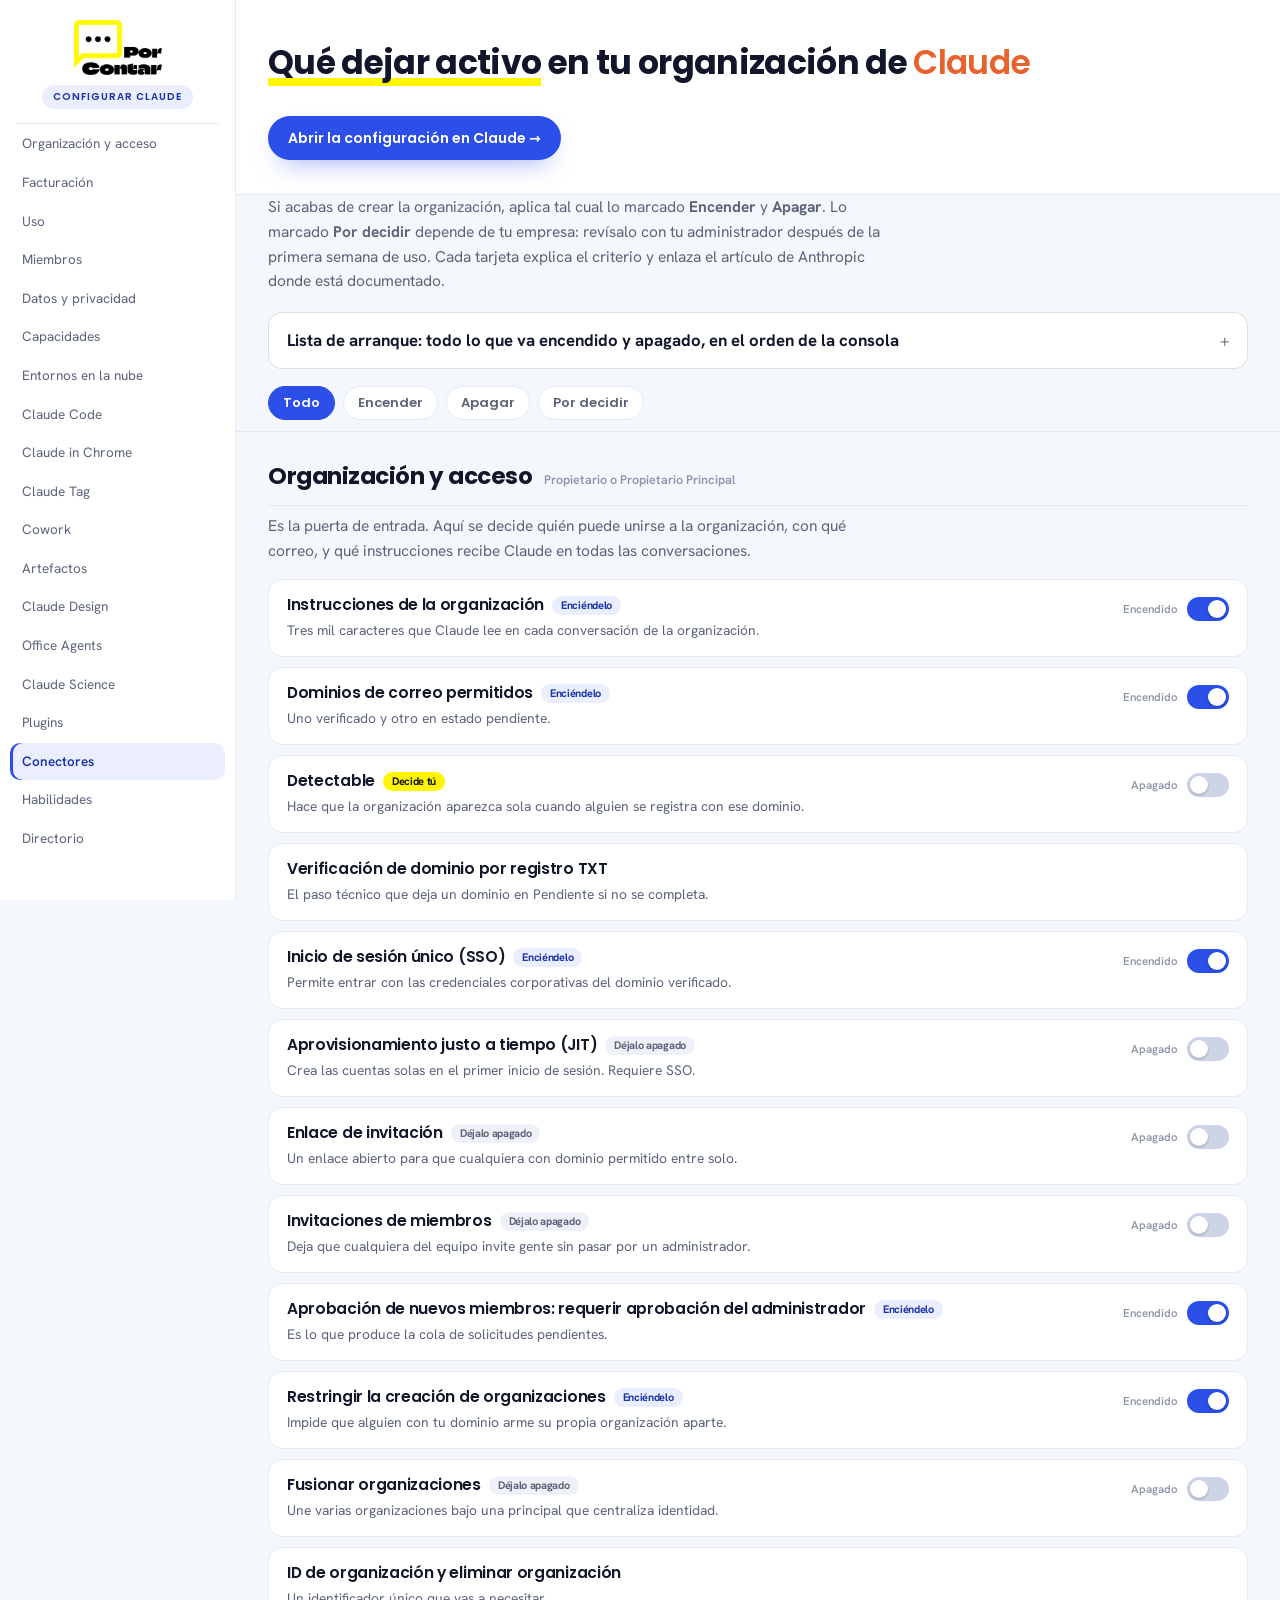
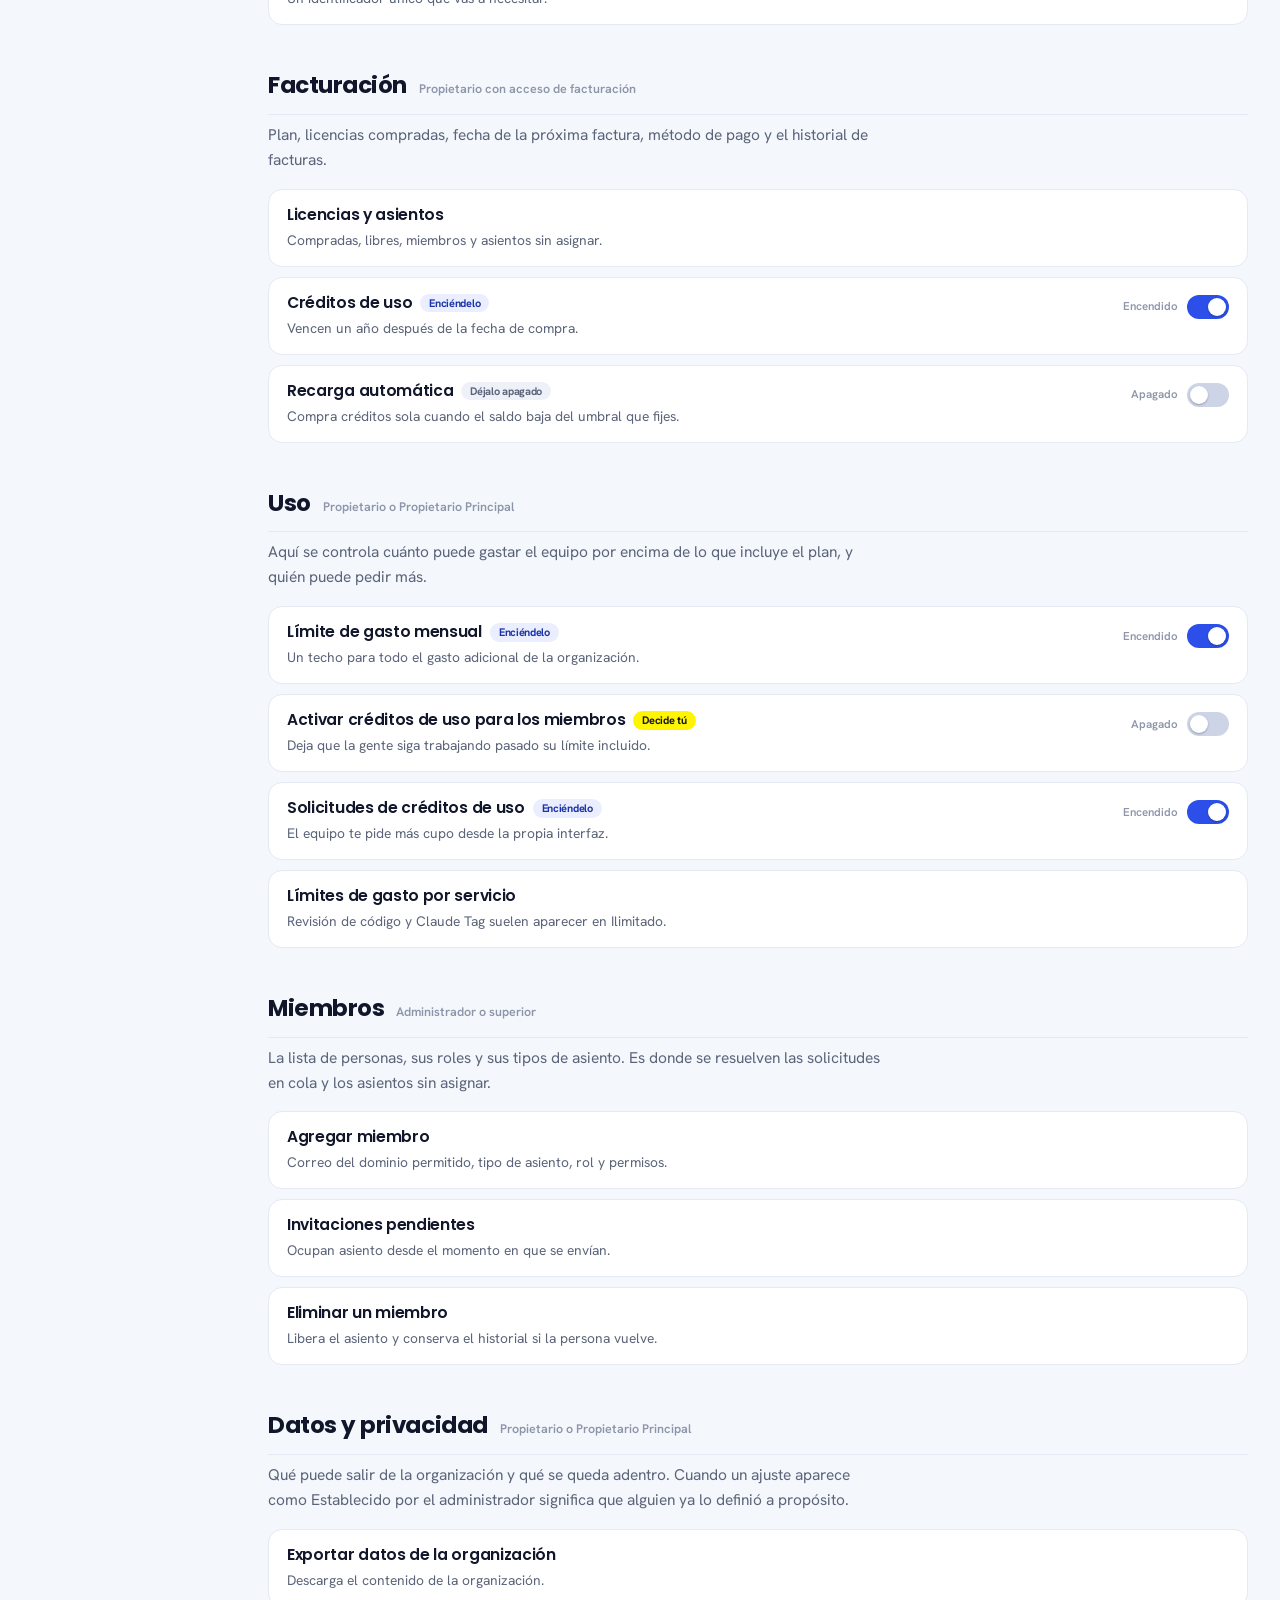
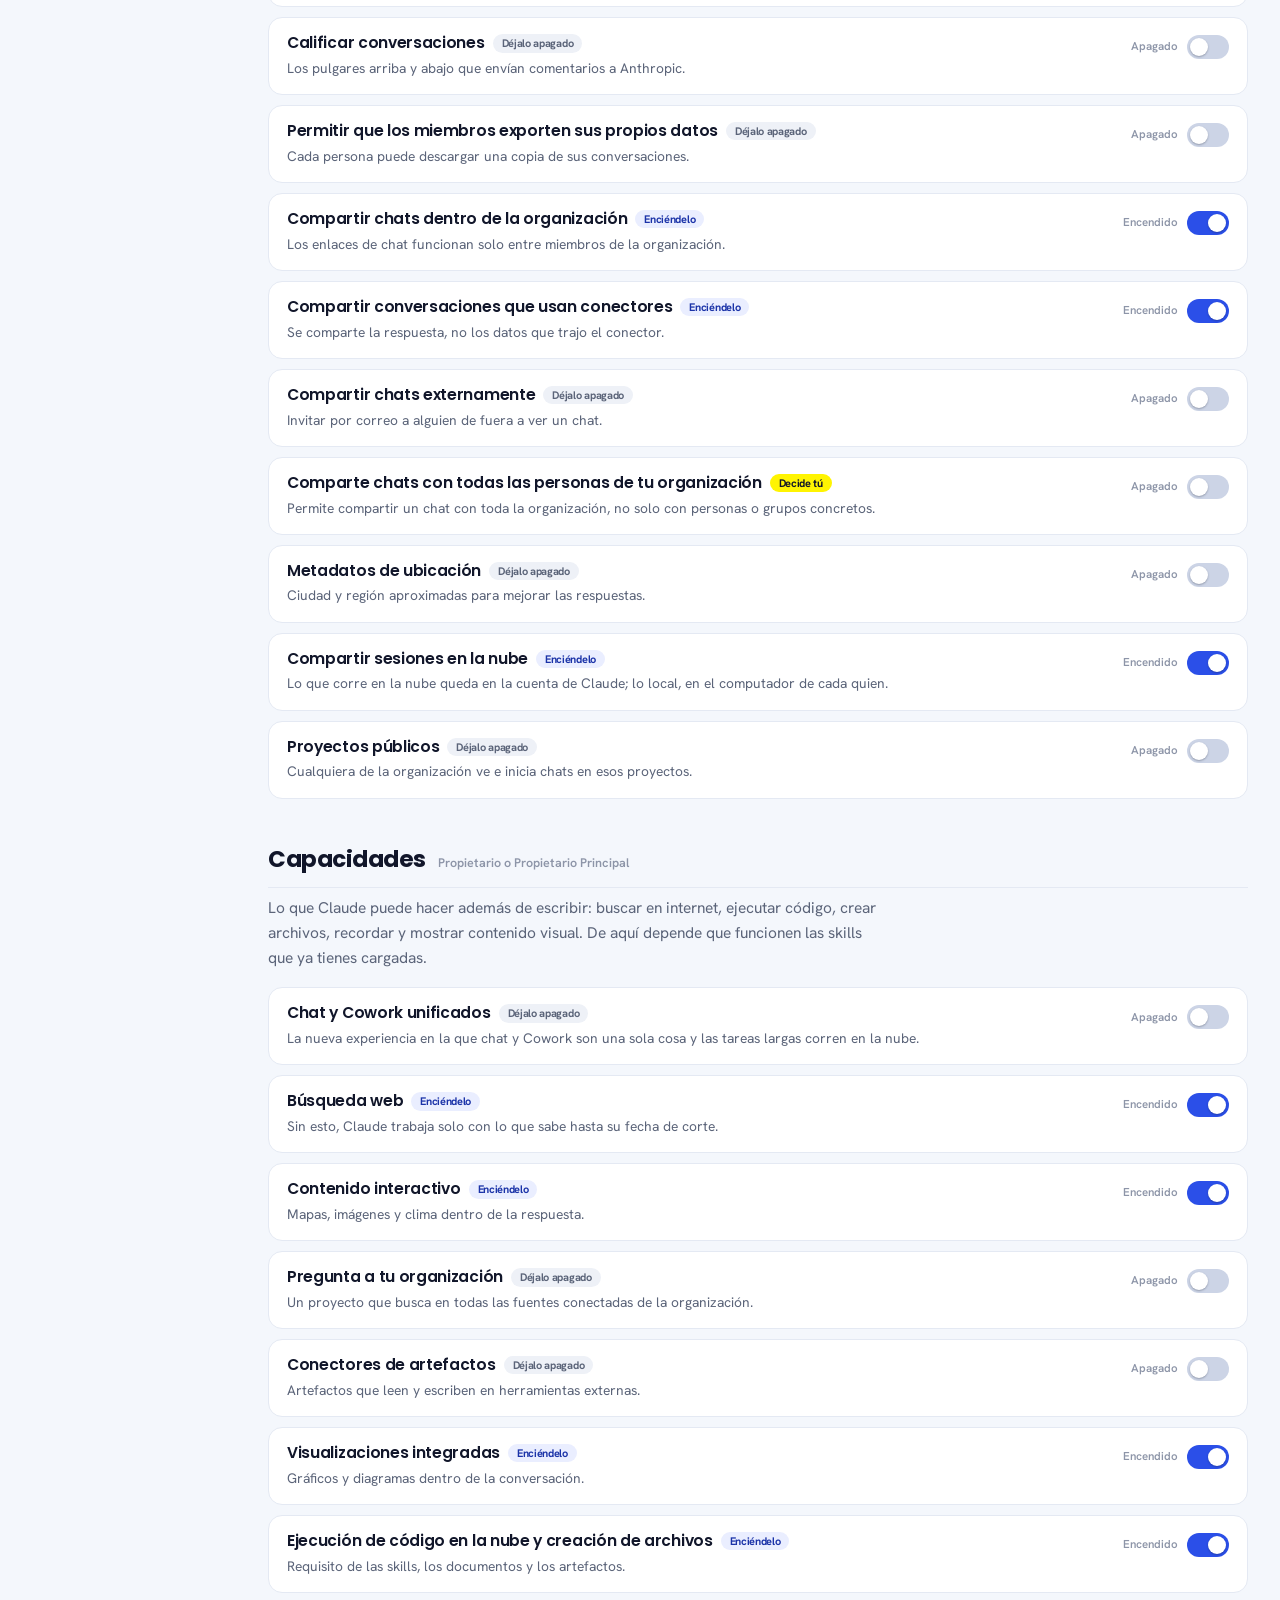
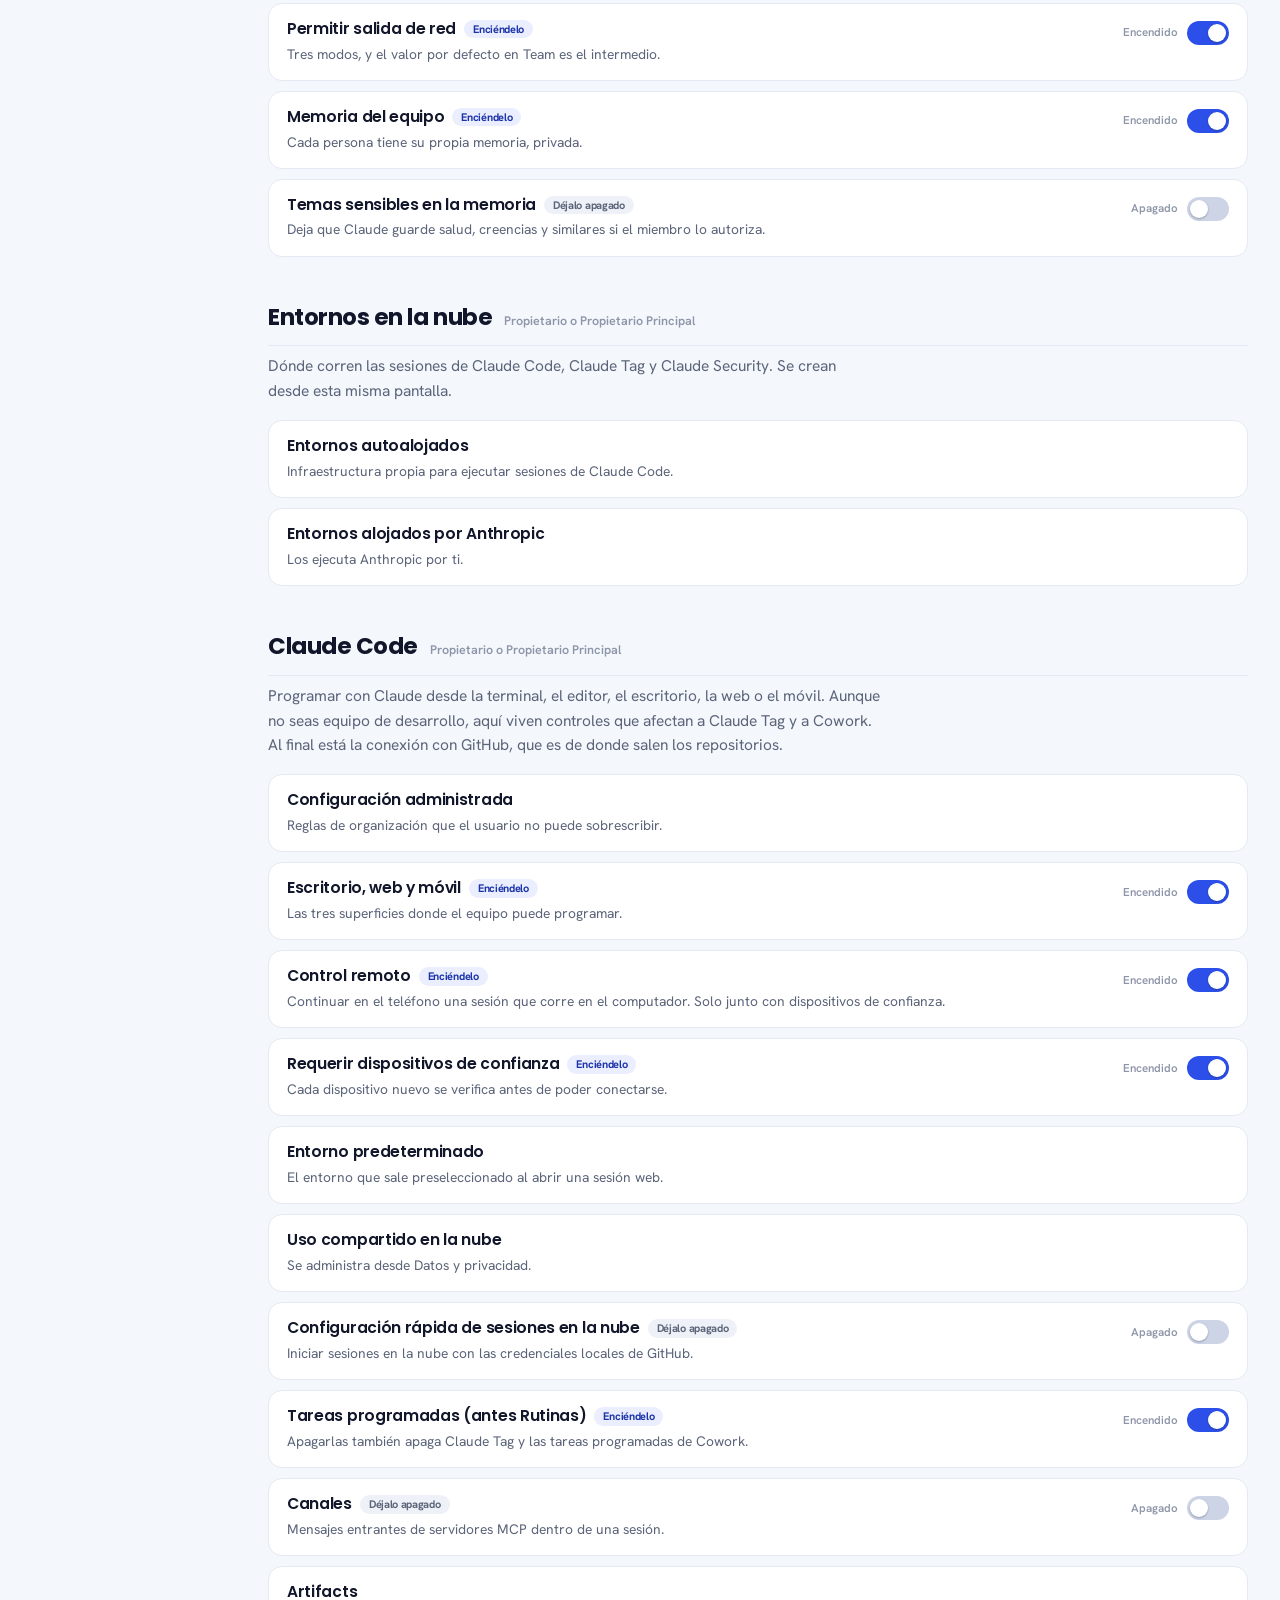
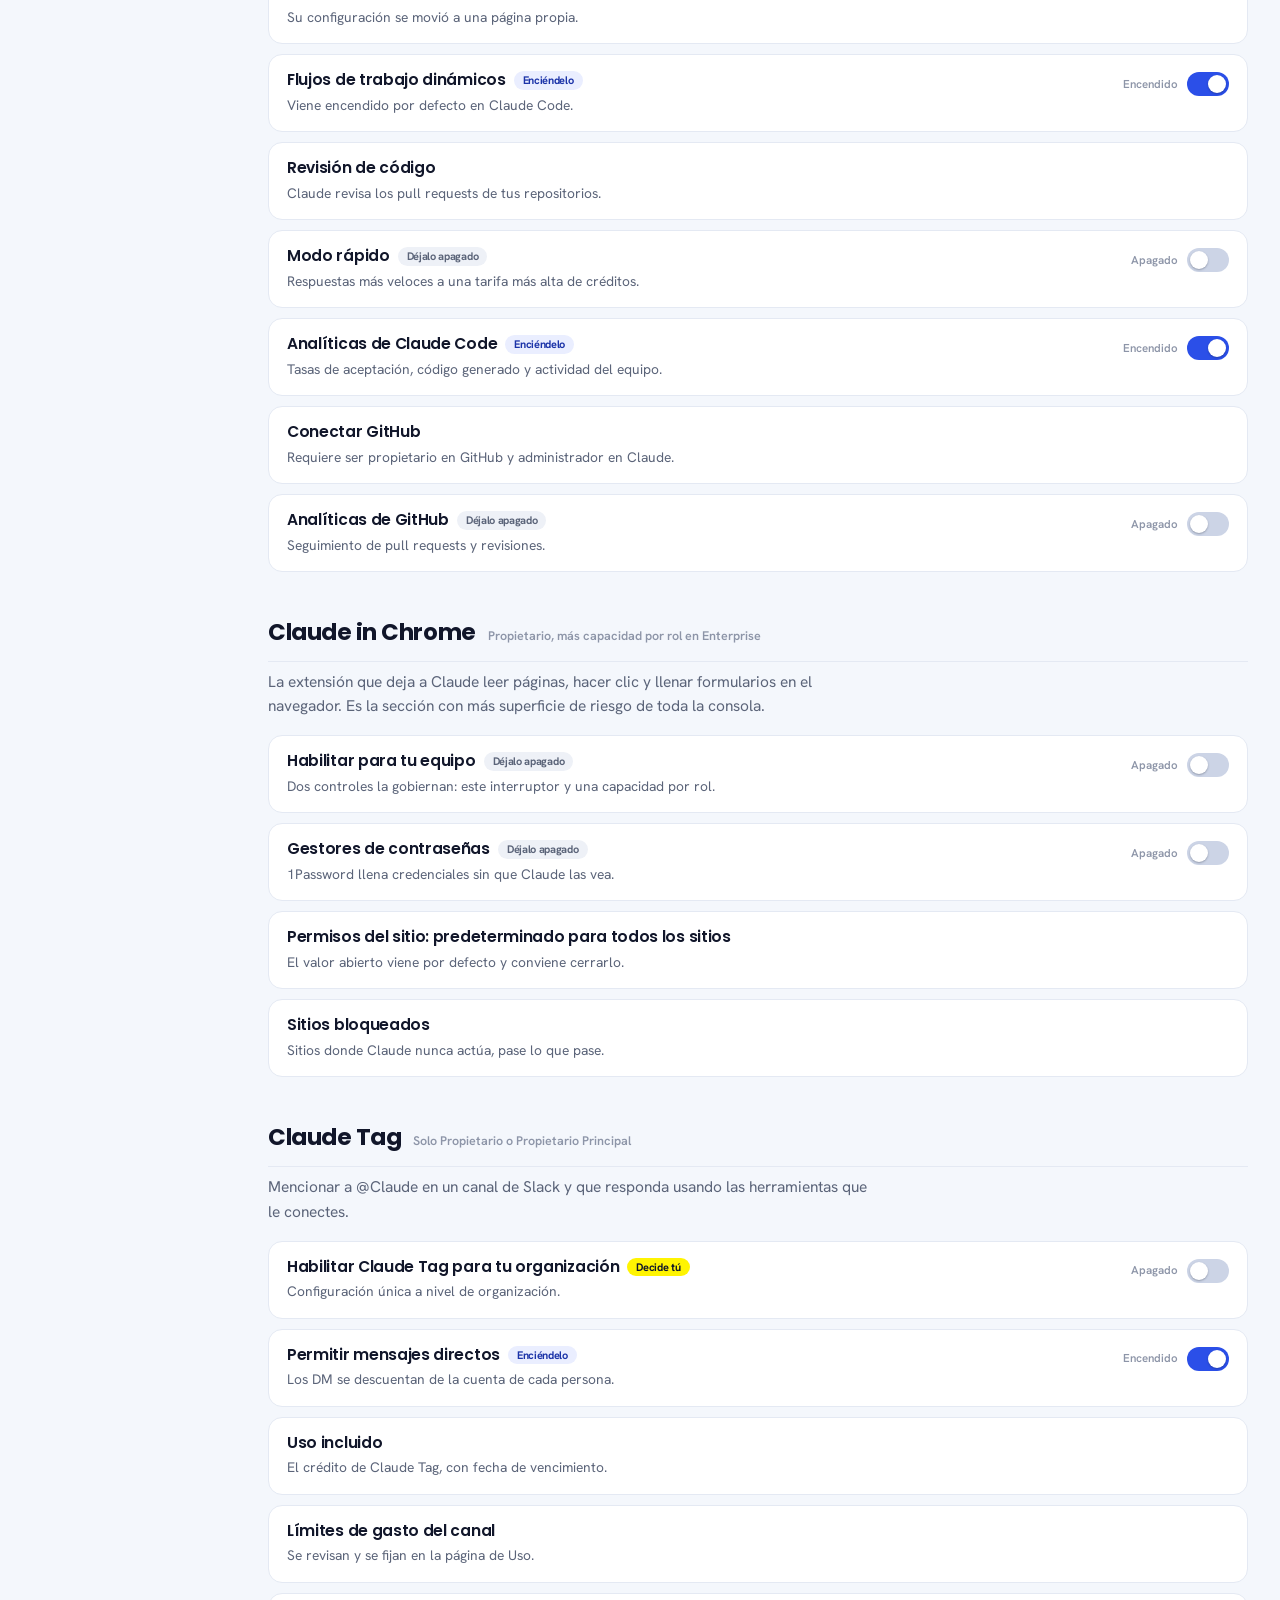
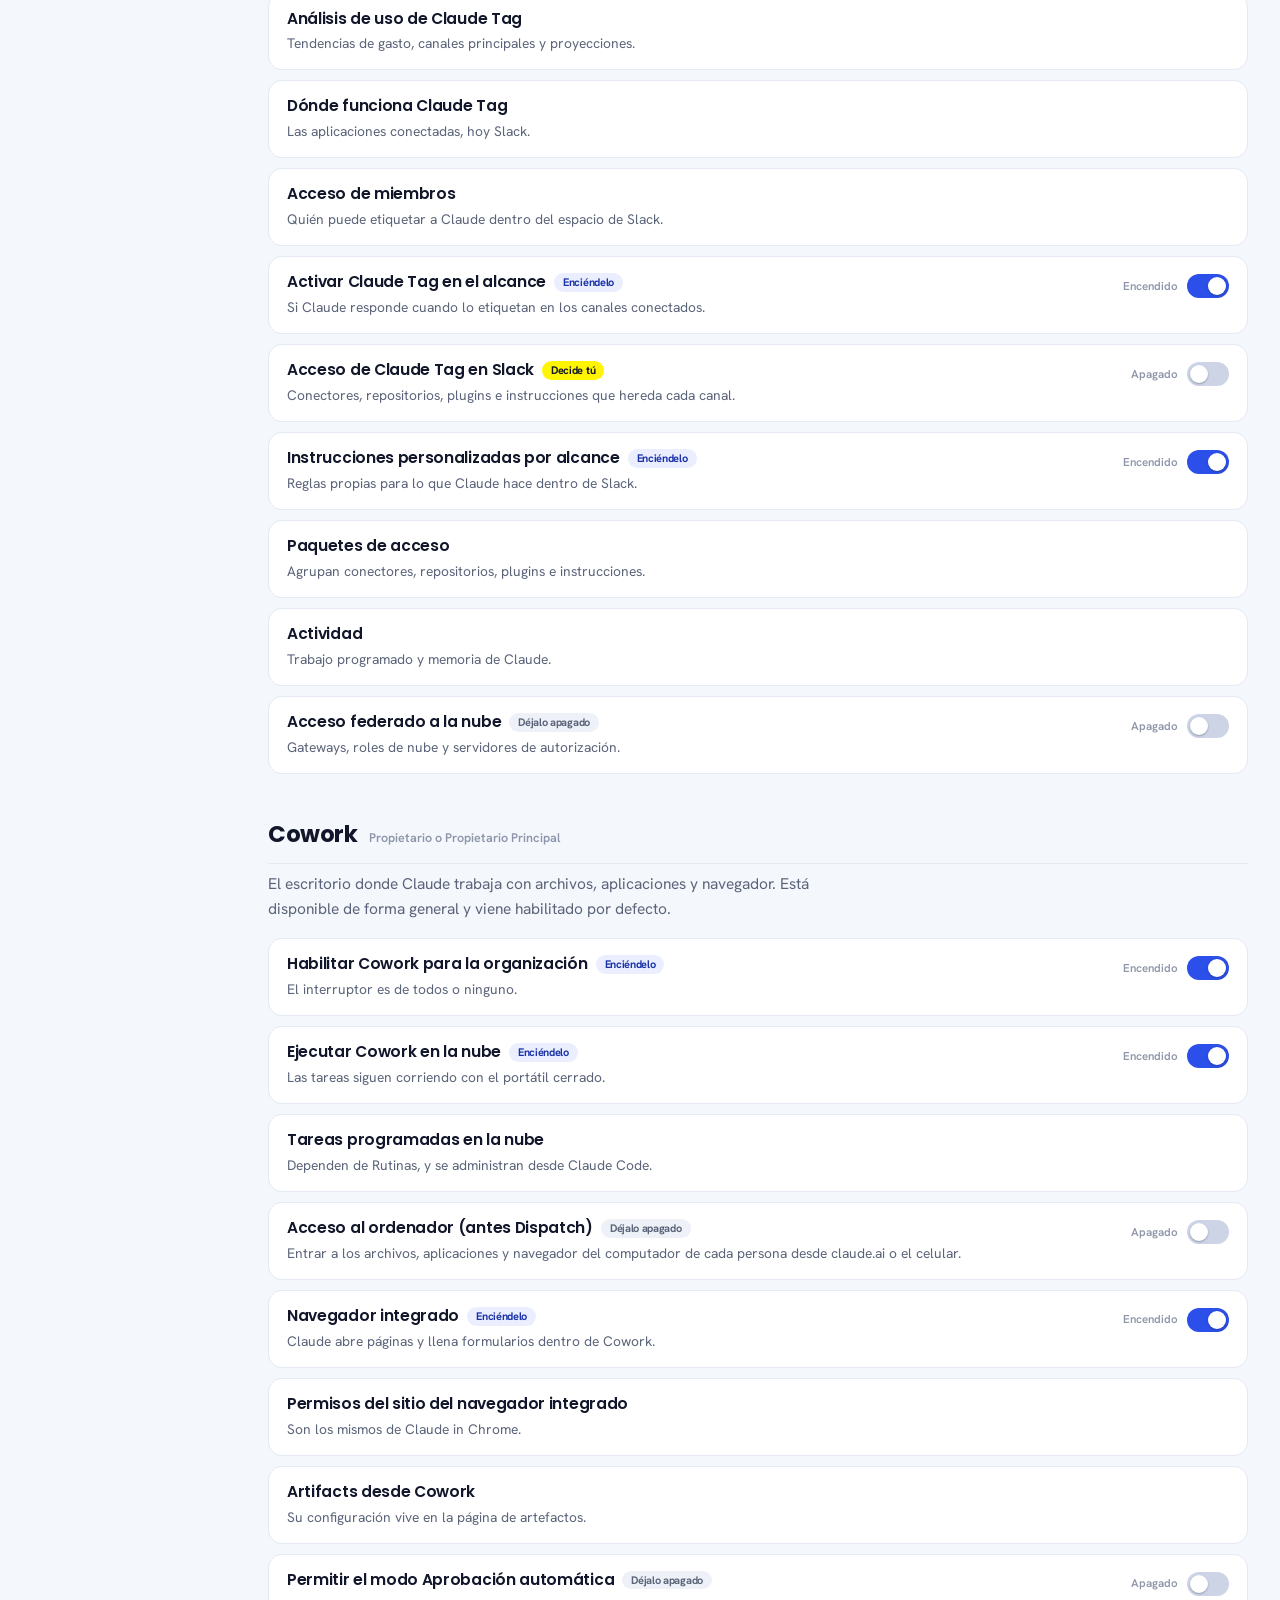
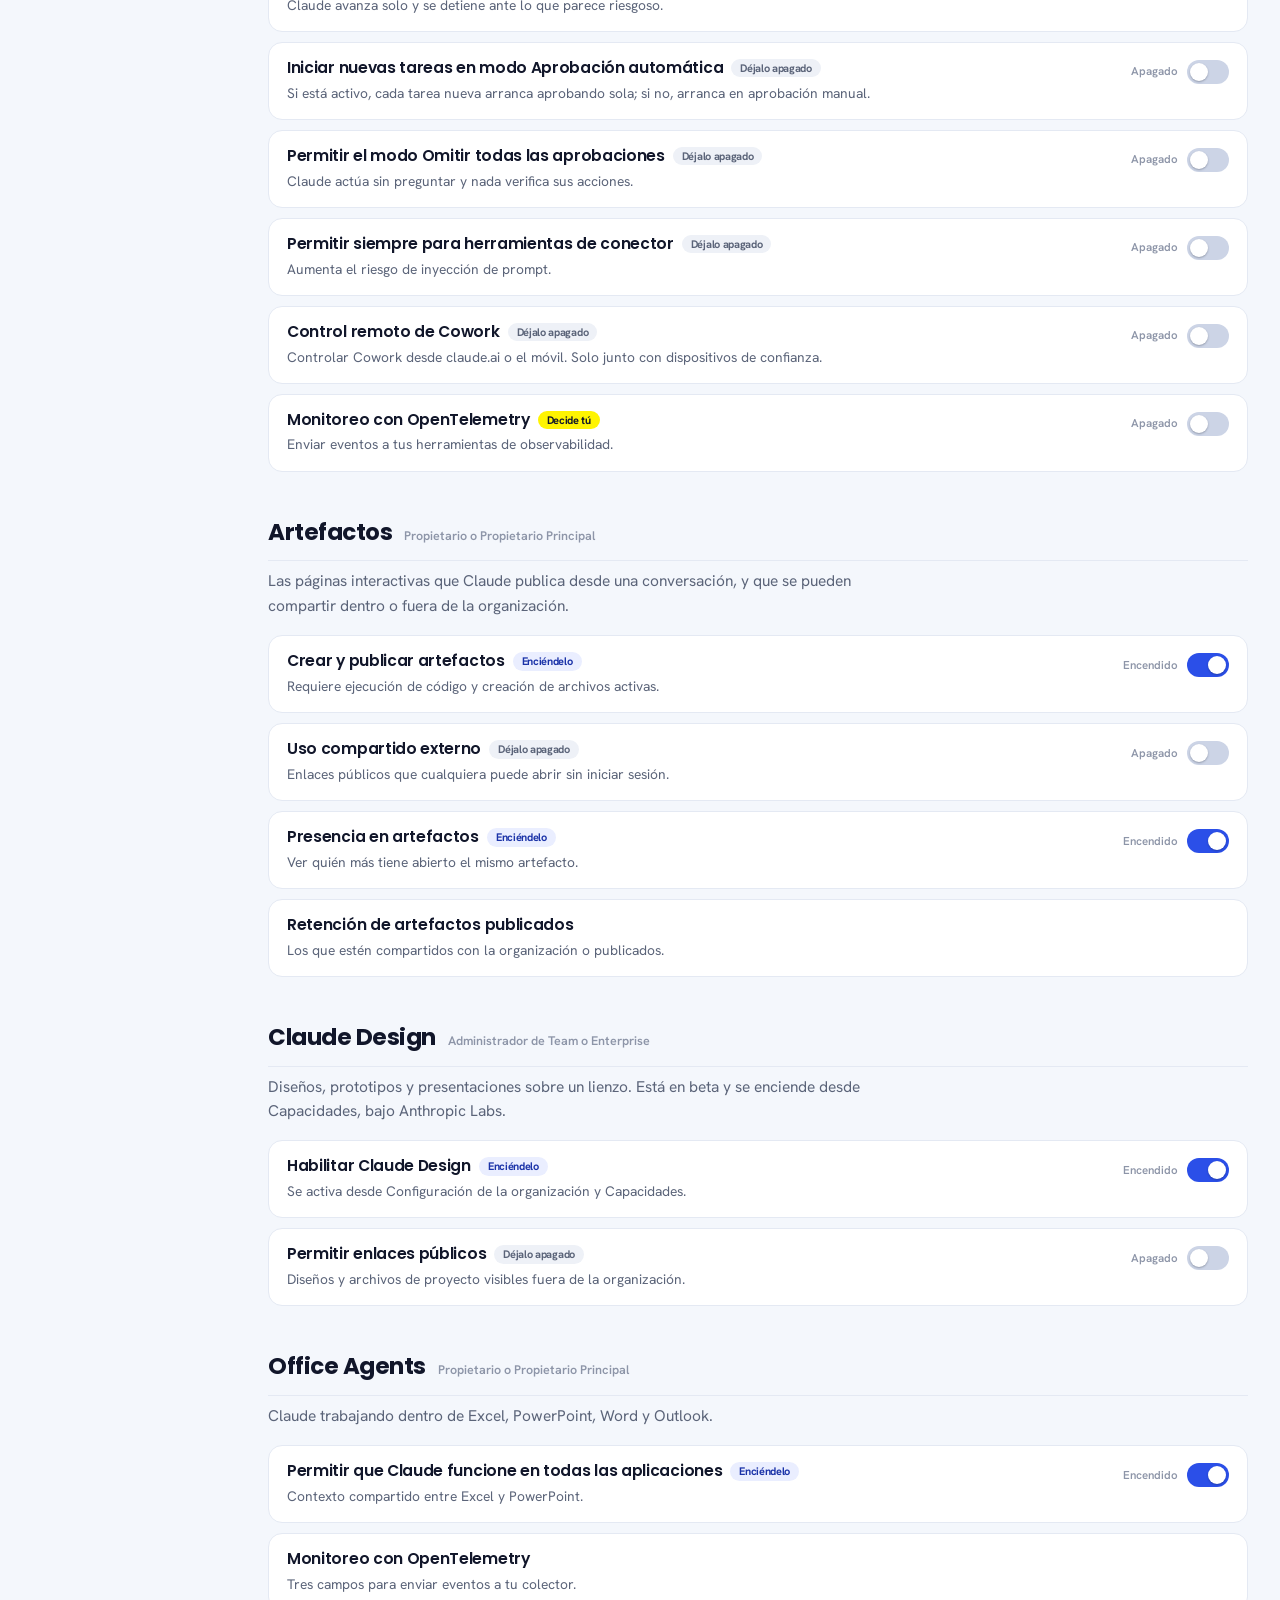
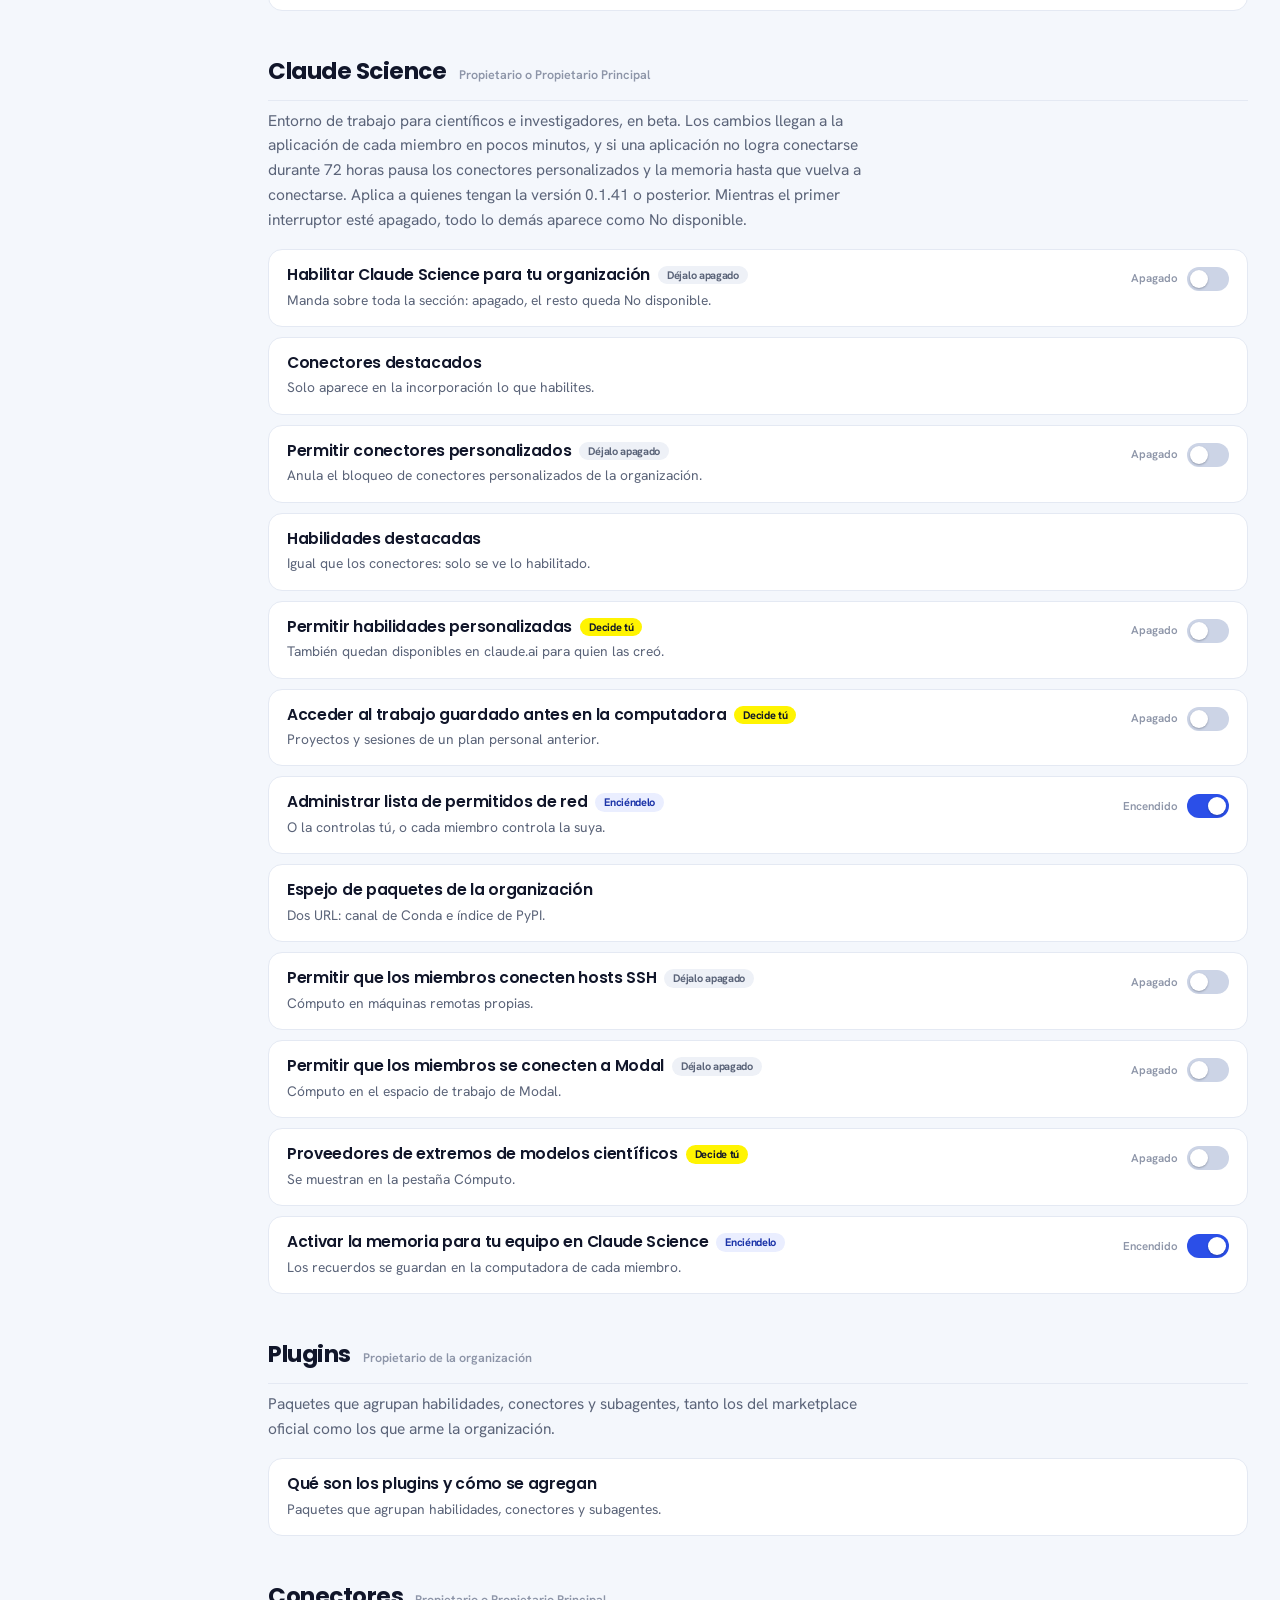
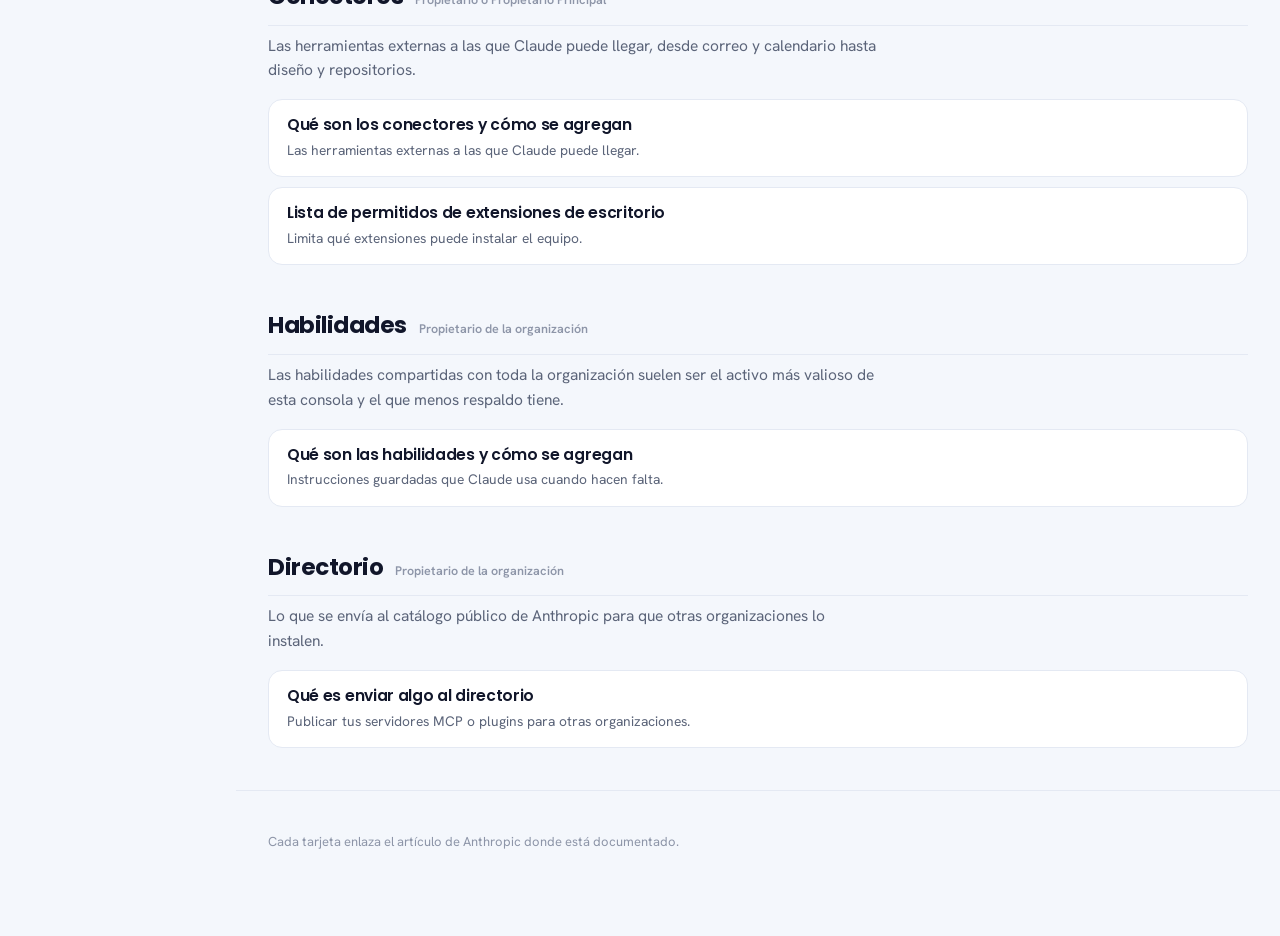
==== commit b7752ccb: "Configurar Claude: lista de arranque en el orden de la consola y cuatro ajustes nuevos Lista despleg" ====
--- a/public/configuracion.html
+++ b/public/configuracion.html
@@ -203,6 +203,21 @@
   .sw small{display:none}
 }
 @media(prefers-reduced-motion:reduce){*{transition:none!important}}
+
+    /* lista de arranque */
+    .arranque{margin:18px 0 6px}
+    .arranque details{border:1px solid rgba(0,0,0,.12);border-radius:14px;background:#fff;padding:0 18px}
+    .arranque summary{cursor:pointer;padding:14px 0;font-weight:700;font-size:1.05rem;list-style:none;display:flex;align-items:center;gap:10px}
+    .arranque summary::-webkit-details-marker{display:none}
+    .arranque summary::after{content:'+';margin-left:auto;font-weight:400;opacity:.6}
+    .arranque details[open] summary::after{content:'–'}
+    .arranque ol{margin:0 0 16px;padding-left:22px}
+    .arranque li{margin:10px 0 14px}
+    .arranque li>strong{display:block;margin-bottom:4px}
+    .arranque .l{margin:3px 0;line-height:1.5}
+    .arranque .l .marca{margin-right:6px}
+    .arranque .l em{font-style:normal;font-weight:600;opacity:.75;display:block;margin-top:8px}
+    .arranque .nota{font-size:.92rem;opacity:.8;margin:0 0 14px}
 </style>
 </head>
 <body>
@@ -234,6 +249,93 @@
     <p class="intro">Si acabas de crear la organización, aplica tal cual lo marcado <strong>Encender</strong> y <strong>Apagar</strong>. Lo marcado <strong>Por decidir</strong> depende de tu empresa: revísalo con tu administrador después de la primera semana de uso. Cada tarjeta explica el criterio y enlaza el artículo de Anthropic donde está documentado.</p>
   </div>
 
+  <div class="wrap arranque">
+    <details>
+      <summary>Lista de arranque: todo lo que va encendido y apagado, en el orden de la consola</summary>
+      <p class="nota">Para una organización nueva. “Depende” se revisa con el administrador después de la primera semana. Al terminar, guarda una captura con fecha de cada pantalla.</p>
+      <ol>
+        <li><strong>Organización</strong>
+          <p class="l"><span class="marca m-activar">Encender</span>Instrucciones de la organización, dominio verificado, aprobación del administrador para nuevos miembros, restringir la creación de organizaciones, SSO si el dominio ya está verificado.</p>
+          <p class="l"><span class="marca m-desactivar">Apagar</span>Enlace de invitación, aprovisionamiento automático (JIT), invitaciones por miembros, fusionar organizaciones.</p>
+          <p class="l"><span class="marca m-decidir">Depende</span>Detectable.</p>
+        </li>
+        <li><strong>Facturación</strong>
+          <p class="l"><span class="marca m-activar">Encender</span>Créditos de uso.</p>
+          <p class="l"><span class="marca m-desactivar">Apagar</span>Recarga automática.</p>
+        </li>
+        <li><strong>Uso</strong>
+          <p class="l"><span class="marca m-activar">Encender</span>Límite de gasto mensual, solicitudes de créditos de uso.</p>
+          <p class="l"><span class="marca m-decidir">Depende</span>Activar créditos de uso para los miembros.</p>
+        </li>
+        <li><strong>Miembros</strong>
+          <p class="l"><span class="marca m-decidir">Depende</span>Sin interruptores: cada persona entra con correo del dominio, tipo de asiento y rol. Revisar las invitaciones pendientes, que ocupan asiento desde que se envían.</p>
+        </li>
+        <li><strong>Datos y privacidad</strong>
+          <p class="l"><em>Uso compartido</em></p>
+          <p class="l"><span class="marca m-activar">Encender</span>Compartir chats, compartir chats que usan conectores, compartir sesiones en la nube, compartir proyectos.</p>
+          <p class="l"><span class="marca m-desactivar">Apagar</span>Compartir chats externamente, proyectos públicos.</p>
+          <p class="l"><span class="marca m-decidir">Depende</span>Comparte chats con todas las personas de tu organización: apagar si hay varias áreas.</p>
+          <p class="l"><em>Controles de datos</em></p>
+          <p class="l"><span class="marca m-desactivar">Apagar</span>Permitir que los miembros exporten sus propios datos.</p>
+          <p class="l"><em>Controles de privacidad</em></p>
+          <p class="l"><span class="marca m-desactivar">Apagar</span>Valoración de chats, metadatos de ubicación.</p>
+          <p class="l"><em>Monitorización</em></p>
+          <p class="l"><span class="marca m-decidir">Depende</span>Vacía, salvo que TI tenga una herramienta de observabilidad.</p>
+        </li>
+        <li><strong>Capacidades</strong>
+          <p class="l"><span class="marca m-desactivar">Apagar</span>Chat y Cowork unificados.</p>
+          <p class="l"><em>Fuentes de datos</em></p>
+          <p class="l"><span class="marca m-activar">Encender</span>Búsqueda web, contenido interactivo, navegador integrado, visualizaciones integradas.</p>
+          <p class="l"><span class="marca m-desactivar">Apagar</span>Pregunta a tu organización, hasta revisar los permisos de carpetas.</p>
+          <p class="l"><span class="marca m-decidir">Depende</span>Conectores de artefactos: apagado hasta tener el caso.</p>
+          <p class="l"><em>Aprobaciones de herramientas</em></p>
+          <p class="l"><span class="marca m-desactivar">Apagar</span>Aprobar automáticamente, iniciar nuevas tareas en aprobar automáticamente, omitir todas las aprobaciones, “permitir siempre” para herramientas de conector.</p>
+          <p class="l"><em>Ejecución de código</em></p>
+          <p class="l"><span class="marca m-activar">Encender</span>Ejecución de código en la nube y creación de archivos; acceso de red saliente con la lista de dominios en “solo gestores de paquetes”.</p>
+          <p class="l"><em>Sesiones remotas</em></p>
+          <p class="l"><span class="marca m-activar">Encender</span>Requerir dispositivos de confianza, tareas programadas (antes Rutinas).</p>
+          <p class="l"><span class="marca m-desactivar">Apagar</span>Acceso al ordenador.</p>
+          <p class="l"><em>Memoria</em></p>
+          <p class="l"><span class="marca m-activar">Encender</span>Habilitar memoria para el equipo.</p>
+          <p class="l"><span class="marca m-desactivar">Apagar</span>Temas sensibles en la memoria.</p>
+        </li>
+        <li><strong>Claude Code</strong>
+          <p class="l"><span class="marca m-activar">Encender</span>Escritorio, web y móvil; requerir dispositivos de confianza; flujos de trabajo dinámicos; analíticas de Claude Code.</p>
+          <p class="l"><span class="marca m-desactivar">Apagar</span>Control remoto (hasta tener el caso), configuración rápida de sesiones en la nube, canales, modo rápido, analíticas de GitHub.</p>
+        </li>
+        <li><strong>Claude in Chrome</strong>
+          <p class="l"><span class="marca m-desactivar">Apagar</span>Habilitar para tu equipo, gestores de contraseñas. Si se enciende: piloto con dos personas y lista de sitios permitidos.</p>
+        </li>
+        <li><strong>Claude Tag</strong>
+          <p class="l"><span class="marca m-desactivar">Apagar</span>Apagado salvo que la empresa use Slack. Si se usa: encender mensajes directos e instrucciones por alcance; apagar acceso federado a la nube.</p>
+        </li>
+        <li><strong>Cowork</strong>
+          <p class="l"><span class="marca m-activar">Encender</span>Habilitar Cowork, ejecutar Cowork en la nube, navegador integrado.</p>
+          <p class="l"><span class="marca m-desactivar">Apagar</span>Acceso al ordenador (antes Dispatch), control remoto, aprobación automática, omitir todas las aprobaciones, “permitir siempre” para conectores.</p>
+          <p class="l"><span class="marca m-decidir">Depende</span>Monitorización con OpenTelemetry.</p>
+        </li>
+        <li><strong>Artefactos</strong>
+          <p class="l"><span class="marca m-activar">Encender</span>Crear y publicar artefactos, presencia en artefactos.</p>
+          <p class="l"><span class="marca m-desactivar">Apagar</span>Uso compartido externo.</p>
+        </li>
+        <li><strong>Claude Design</strong>
+          <p class="l"><span class="marca m-activar">Encender</span>Habilitar Claude Design.</p>
+          <p class="l"><span class="marca m-desactivar">Apagar</span>Permitir enlaces públicos.</p>
+        </li>
+        <li><strong>Office Agents</strong>
+          <p class="l"><span class="marca m-activar">Encender</span>Permitir que Claude funcione en todas las aplicaciones.</p>
+        </li>
+        <li><strong>Claude Science</strong>
+          <p class="l"><span class="marca m-desactivar">Apagar</span>Completo, salvo que un equipo técnico lo pida.</p>
+        </li>
+        <li><strong>Plugins, conectores y habilidades</strong>
+          <p class="l"><span class="marca m-decidir">Depende</span>Solo fuentes aprobadas por TI. Lista de extensiones de escritorio permitidas. Cada conector nuevo se revisa antes de habilitarlo para la organización.</p>
+        </li>
+      </ol>
+      <p class="nota">Si un ajuste no está en esta lista, déjalo como viene y anótalo para revisarlo.</p>
+    </details>
+  </div>
+
   <div class="barra">
     <div class="wrap">
       <button class="filtro" data-f="todo" aria-pressed="true">Todo</button>
@@ -400,6 +502,11 @@
   criterio:'Apágalo. Cada pulgar envía la conversación completa a Anthropic, que la guarda hasta cinco años y puede usarla para mejorar sus modelos. Con material de clientes no hay caso de uso que lo justifique.',
   fuente:{t:'Gestión de configuraciones de comentarios de usuarios', u:'https://support.anthropic.com/es/articles/10504844-gestion-de-configuraciones-de-comentarios-de-usuarios-en-claude-for-work-planes-team-y-enterprise'}},
 
+ {titulo:'Permitir que los miembros exporten sus propios datos', rec:'desactivar', resumen:'Cada persona puede descargar una copia de sus conversaciones.',
+  que:'Cuando está activo, cada miembro puede descargar una copia de sus propias conversaciones desde su configuración. Los administradores pueden seguir exportando todos los datos de la organización sin importar este ajuste. Viene apagado por defecto.',
+  criterio:'Apagado: la exportación la hace el Propietario Principal y la empresa controla qué sale y cuándo. Enciéndelo solo si la empresa quiere que cada persona pueda llevarse sus conversaciones, por ejemplo al retirarse.',
+  fuente:{t:'Exportar los datos de la organización', u:'https://support.claude.com/articles/13346720'}},
+
  {titulo:'Compartir chats dentro de la organización', rec:'activar', resumen:'Los enlaces de chat funcionan solo entre miembros de la organización.',
   que:'En Team y Enterprise los enlaces a chats solo funcionan para miembros de la misma organización. Al compartir, solo el resultado final y la conversación quedan visibles para quien la abre: los datos de las llamadas de herramientas subyacentes permanecen privados, de modo que la información de archivos y herramientas conectadas no se expone en la instantánea.',
   criterio:'Es la forma más barata de que el equipo aprenda de los prompts de los demás. Enciéndelo y usa los chats compartidos como material de formación interna.',
@@ -415,6 +522,11 @@
   criterio:'Apagado por defecto: es la puerta por la que sale material que no debía salir. Si más adelante necesitas mostrarle a un cliente cómo se llegó a un entregable, enciéndelo con una regla escrita en las instrucciones de la organización sobre cuándo se puede usar.',
   fuente:{t:'Compartir y dejar de compartir chats', u:'https://support.claude.com/es/articles/10593882-compartir-y-dejar-de-compartir-chats'}},
 
+ {titulo:'Comparte chats con todas las personas de tu organización', rec:'decidir', resumen:'Permite compartir un chat con toda la organización, no solo con personas o grupos concretos.',
+  que:'Cuando está activo, al compartir un chat aparece la opción de hacerlo visible para todas las personas de la organización. Si se desactiva, los chats solo pueden compartirse con personas y grupos concretos. Viene encendido por defecto.',
+  criterio:'En un equipo pequeño donde todos ven lo mismo, déjalo encendido. En una empresa con varias áreas, apágalo: así nadie de contabilidad ve por accidente un chat de recursos humanos, y cada chat se comparte con quien debe verlo.',
+  fuente:{t:'Compartir y dejar de compartir chats', u:'https://support.claude.com/es/articles/10593882-compartir-y-dejar-de-compartir-chats'}},
+
  {titulo:'Metadatos de ubicación', rec:'desactivar', resumen:'Ciudad y región aproximadas para mejorar las respuestas.',
   que:'Permite que Claude use metadatos de ubicación aproximada, a nivel de ciudad o región, para mejorar la experiencia de producto de los miembros del equipo.',
   criterio:'Apagado: es dato de las personas, no de la empresa, y la ubicación se aclara en una línea cuando hace falta. Enciéndelo solo si el equipo trabaja en varios países y lo pide.',
@@ -435,6 +547,12 @@
 id:'capacidades', nombre:'Capacidades', quien:'Propietario o Propietario Principal',
 intro:'Lo que Claude puede hacer además de escribir: buscar en internet, ejecutar código, crear archivos, recordar y mostrar contenido visual. De aquí depende que funcionen las skills que ya tienes cargadas.',
 items:[
+ {titulo:'Chat y Cowork unificados', rec:'desactivar', resumen:'La nueva experiencia en la que chat y Cowork son una sola cosa y las tareas largas corren en la nube.',
+  que:'Permite que los miembros usen la experiencia unificada de chat y Cowork, en la que Claude puede ejecutar código, trabajar con archivos y mantener tareas largas en la nube desde la misma conversación. Apagado, todo el mundo conserva el chat clásico y Cowork por separado. Viene apagado por defecto.',
+  aviso:'En la experiencia unificada, Claude puede editar un documento en Claude Docs sin pedir aprobación, incluso con la aprobación de conectores apagada.',
+  criterio:'Apagado hasta que salga de novedad. Cuando se encienda cambia la experiencia de todo el equipo de golpe, así que conviene hacerlo con aviso y después de revisar las aprobaciones de herramientas.',
+  fuente:null},
+
  {titulo:'Búsqueda web', rec:'activar', resumen:'Sin esto, Claude trabaja solo con lo que sabe hasta su fecha de corte.',
   que:'Un Propietario o Propietario Principal debe habilitar primero la búsqueda web para todo el espacio de trabajo. Una vez habilitada a nivel de organización, cada miembro puede activarla en su propia configuración. Cuando está encendida, Claude también puede buscar y mostrar imágenes en la conversación: no hay que habilitar nada aparte porque los resultados de imágenes son parte de la búsqueda web y vienen de Bing.',
   criterio:'Para cualquier equipo que trabaje con información de mercado o actualidad esto no se discute. Encendido.',
@@ -540,7 +658,7 @@
   criterio:'Déjalo apagado mientras GitHub no esté conectado a la organización. Cuando lo esté, el acceso a repositorios debería decidirse en la conexión, no con las credenciales sueltas de cada quien.',
   fuente:null},
 
- {titulo:'Rutinas', rec:'activar', resumen:'Apagarlas también apaga Claude Tag y las tareas programadas de Cowork.',
+ {titulo:'Tareas programadas (antes Rutinas)', rec:'activar', resumen:'Apagarlas también apaga Claude Tag y las tareas programadas de Cowork.',
   que:'Permite que el equipo cree rutinas programadas y activadas por webhook que ejecutan Claude Code de forma autónoma en la nube. Al desactivar esta opción también se desactivan Claude Tag y las tareas programadas para Cowork en la nube.',
   nodoc:'La dependencia entre Rutinas, Claude Tag y las tareas de Cowork está declarada en la consola. No encontré un artículo de soporte que la desarrolle.',
   criterio:'Déjalo encendido: apagarlo mata también las tareas programadas de Cowork y Claude Tag. Si algún día Claude Tag deja de responder en Slack sin explicación, este es el primer lugar donde mirar.',
@@ -716,10 +834,10 @@
   criterio:'Si un día dejan de correr, revisa Rutinas en Claude Code antes que nada: ese interruptor apaga estas tareas y también Claude Tag.',
   fuente:{t:'Rutinas de Claude Code', u:'https://code.claude.com/docs/en/routines'}},
 
- {titulo:'Habilitar Dispatch', rec:'desactivar', resumen:'Cowork sigue trabajando en tu computador mientras no estás.',
+ {titulo:'Acceso al ordenador (antes Dispatch)', rec:'desactivar', resumen:'Entrar a los archivos, aplicaciones y navegador del computador de cada persona desde claude.ai o el celular.',
   que:'Permite que los miembros mantengan Cowork ejecutándose en su computador para trabajar en tareas en segundo plano. Pueden enviar instrucciones desde cualquier dispositivo con sesión iniciada, y Cowork puede acceder a archivos, aplicaciones y sitios web en esa máquina sin supervisión directa.',
   aviso:'Sin supervisión directa es la parte que hay que leer dos veces.',
-  criterio:'Apagado al arrancar: es la misma exposición que el control remoto de Claude Code. Si lo enciendes después, que sea con dispositivos de confianza activo.',
+  criterio:'Apagado al arrancar: es la misma exposición que el control remoto de Claude Code. Si hoy lo tienes encendido con Requerir dispositivos de confianza apagado, esa es la combinación que hay que corregir primero: enciende los dispositivos de confianza y luego decide si este se queda.',
   fuente:{t:'Usar Claude Cowork de forma segura', u:'https://support.claude.com/es/articles/13364135-usar-claude-cowork-de-forma-segura'}},
 
  {titulo:'Navegador integrado', rec:'activar', resumen:'Claude abre páginas y llena formularios dentro de Cowork.',
@@ -740,6 +858,11 @@
  {titulo:'Permitir el modo Aprobación automática', rec:'desactivar', resumen:'Claude avanza solo y se detiene ante lo que parece riesgoso.',
   que:'Cuando está habilitado, los usuarios pueden permitir que Claude apruebe acciones por su cuenta en lugar de aprobar cada una, incluido el uso de herramientas, la edición de archivos y la navegación. Claude revisa cada acción por seguridad y hace una pausa ante cualquier cosa que parezca insegura. Está disponible de forma predeterminada, y si el administrador lo desactiva, el modo no aparece en el selector de los usuarios.',
   criterio:'Apagado las primeras semanas: con archivos de clientes, aprobación por acción. Es una relajación de control, no una protección. Cuando el equipo ya sepa qué hace Claude y con qué material, enciéndelo para que la gente no apruebe cincuenta veces por tarea sin leer.',
+  fuente:{t:'Comienza con Claude Cowork', u:'https://support.claude.com/es/articles/13345190-comienza-con-claude-cowork'}},
+
+ {titulo:'Iniciar nuevas tareas en modo Aprobación automática', rec:'desactivar', resumen:'Si está activo, cada tarea nueva arranca aprobando sola; si no, arranca en aprobación manual.',
+  que:'Define en qué modo empiezan las tareas nuevas cuando la aprobación automática pasa a ser el valor por defecto del plan. Apagado, las tareas nuevas empiezan en modo Aprobar manualmente. Quien ya eligió un modo lo conserva para sus tareas nuevas, y cualquiera puede cambiar de modo dentro de una tarea. Las tareas programadas no se ven afectadas.',
+  criterio:'Apagado, junto con el interruptor anterior. Que cada persona decida por tarea cuándo soltar el control, y que el valor por defecto sea aprobar a mano.',
   fuente:{t:'Comienza con Claude Cowork', u:'https://support.claude.com/es/articles/13345190-comienza-con-claude-cowork'}},
 
  {titulo:'Permitir el modo Omitir todas las aprobaciones', rec:'desactivar', resumen:'Claude actúa sin preguntar y nada verifica sus acciones.',
